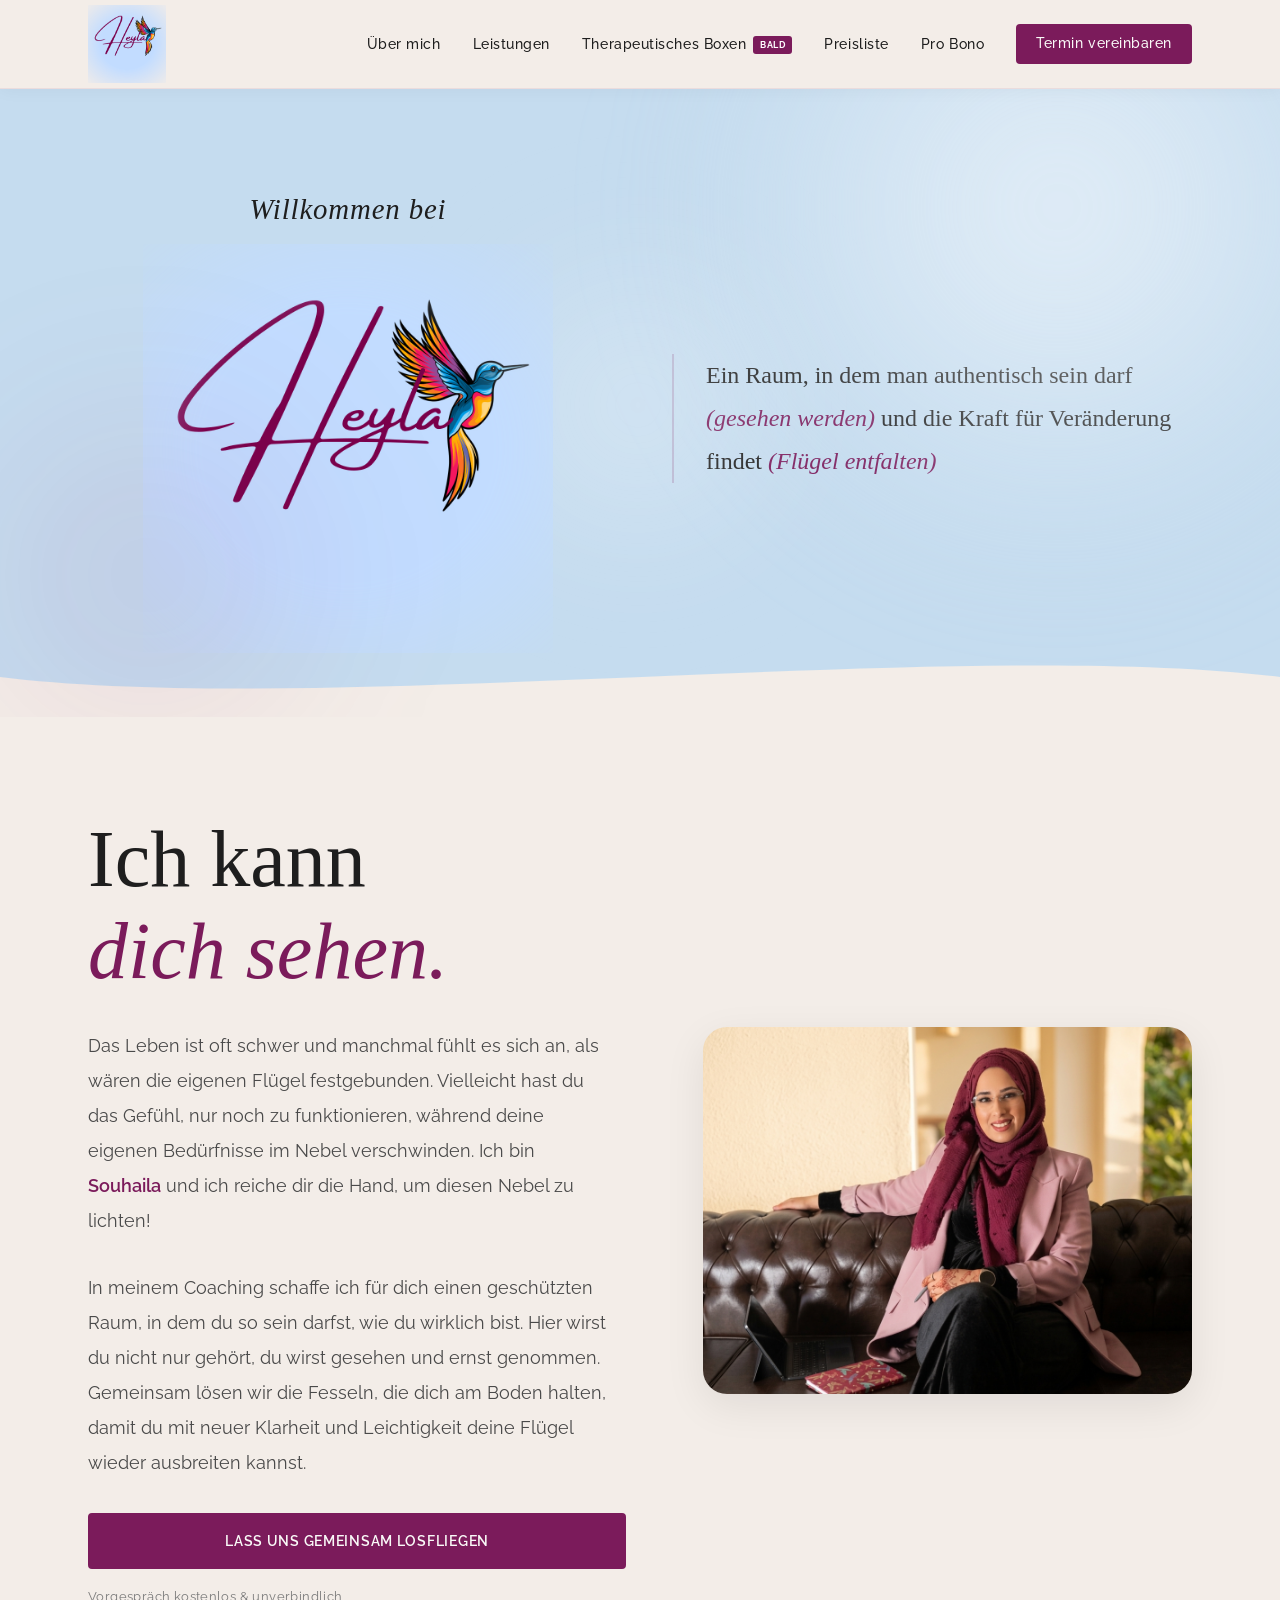
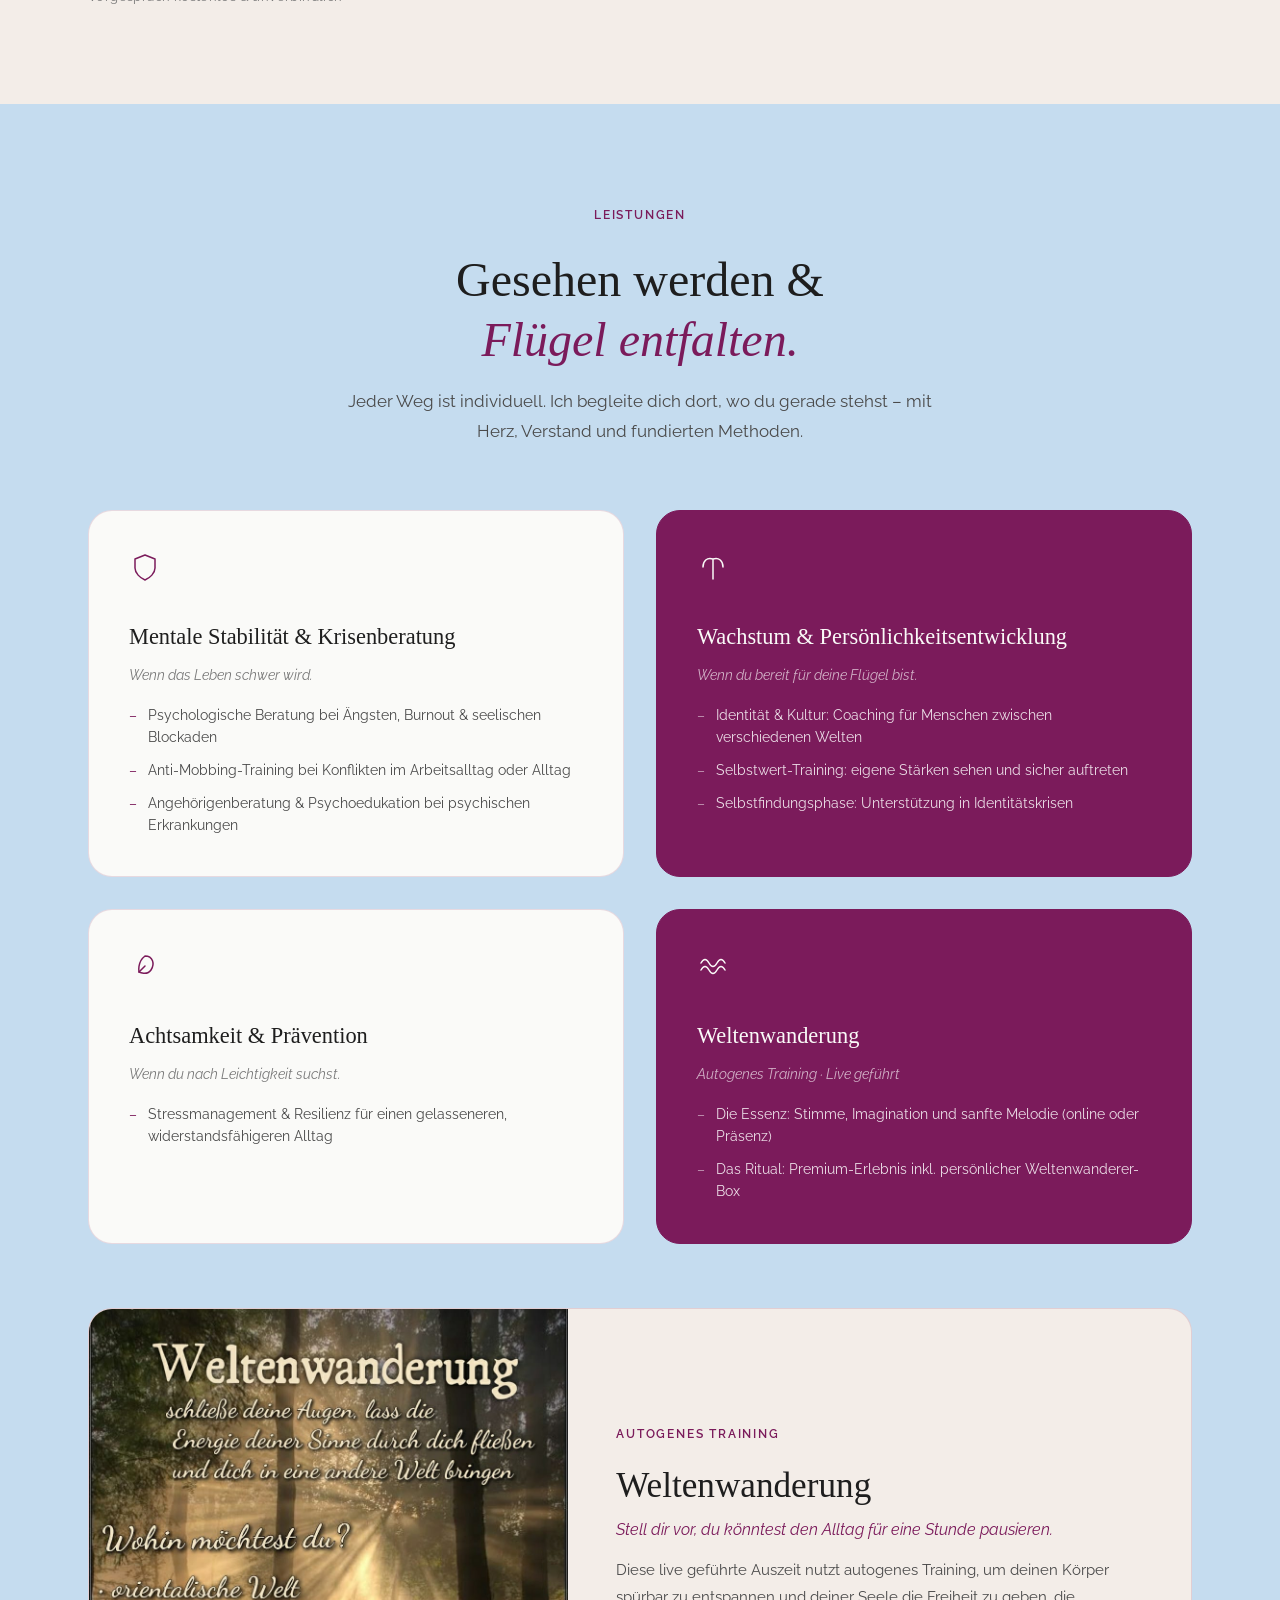
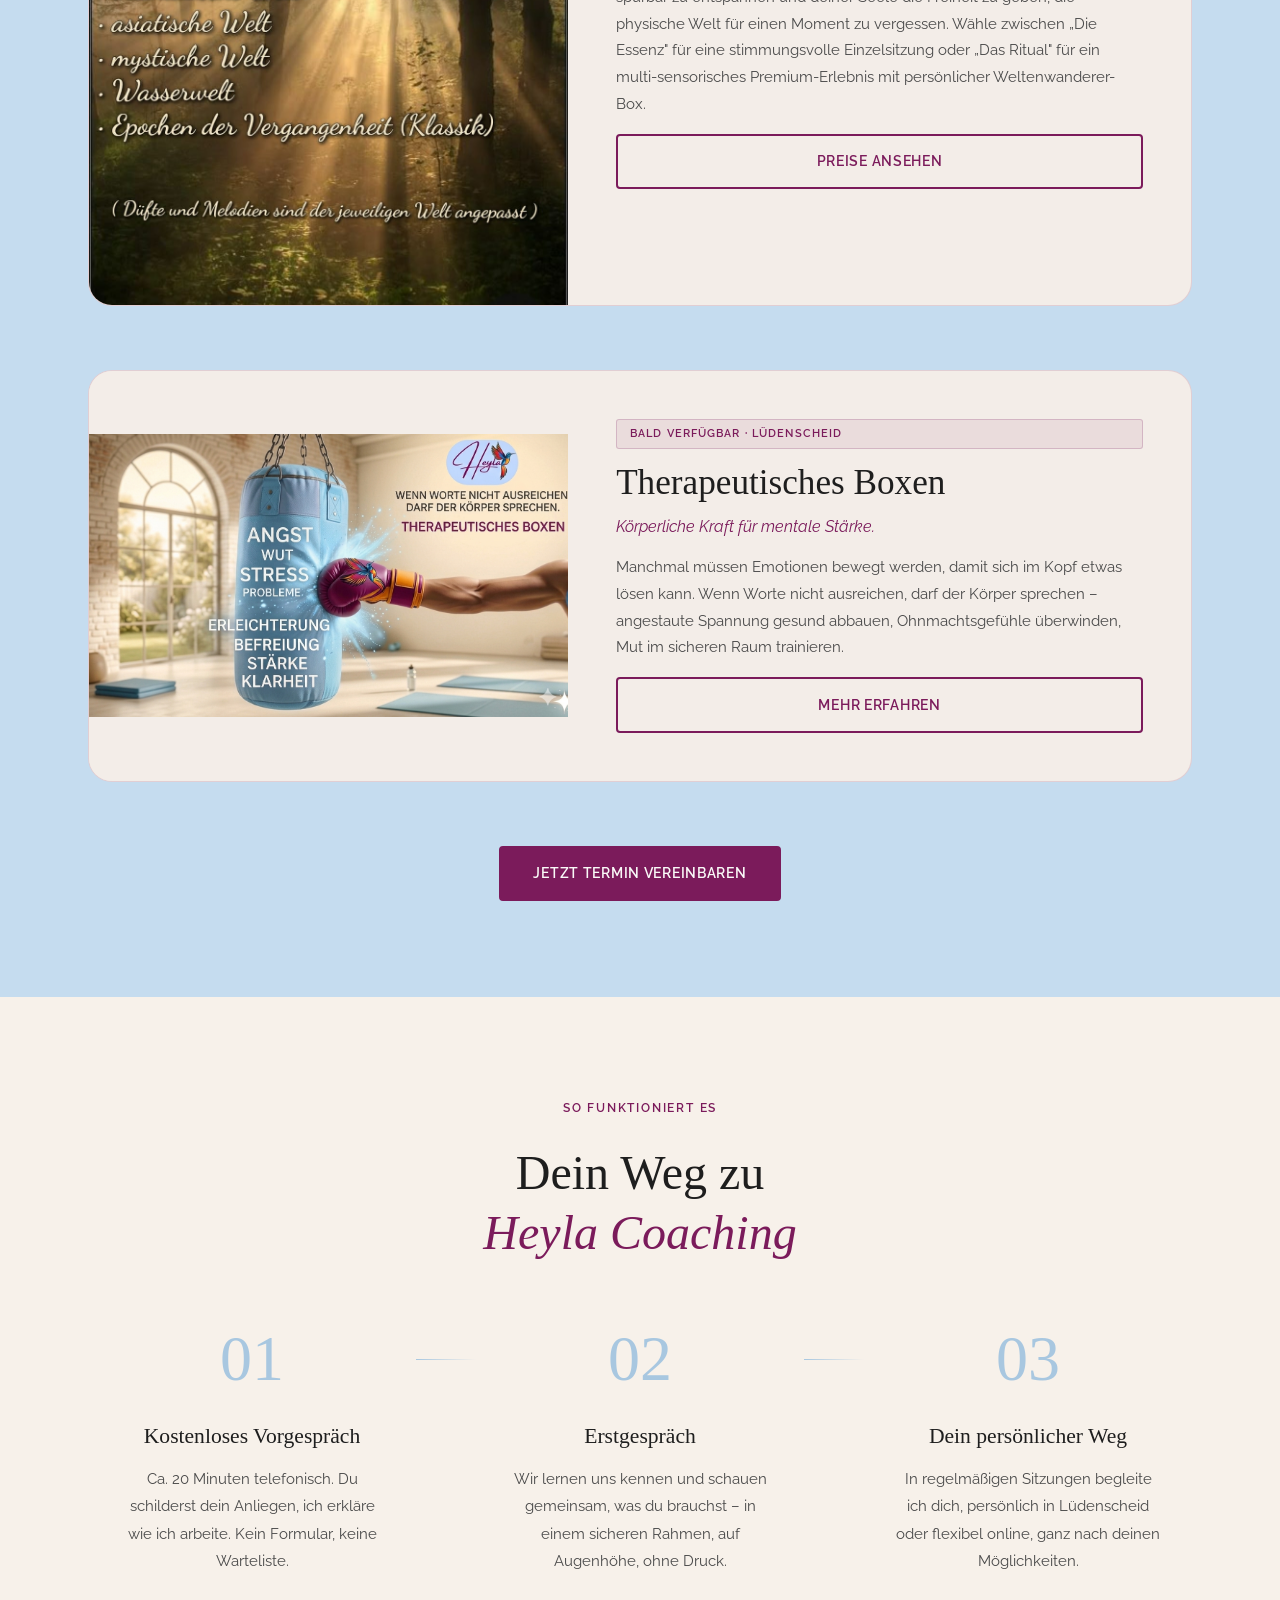
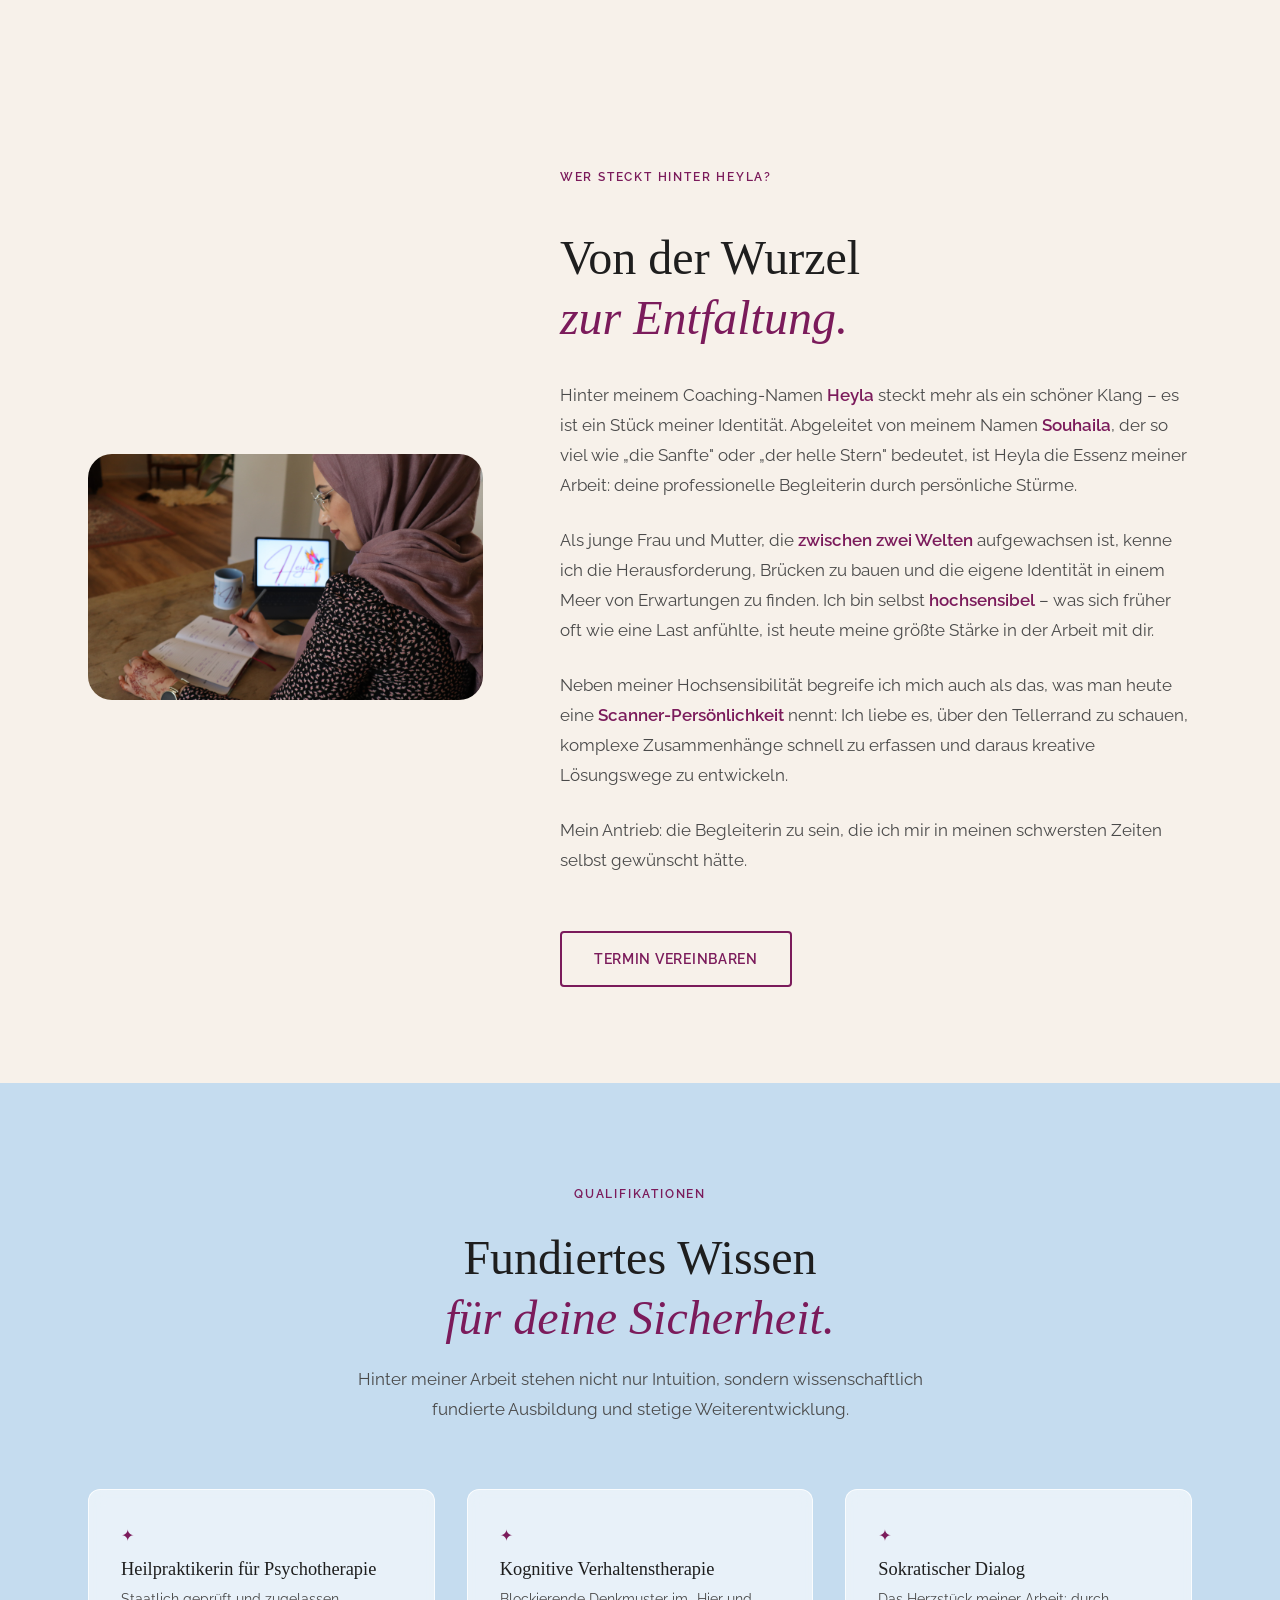
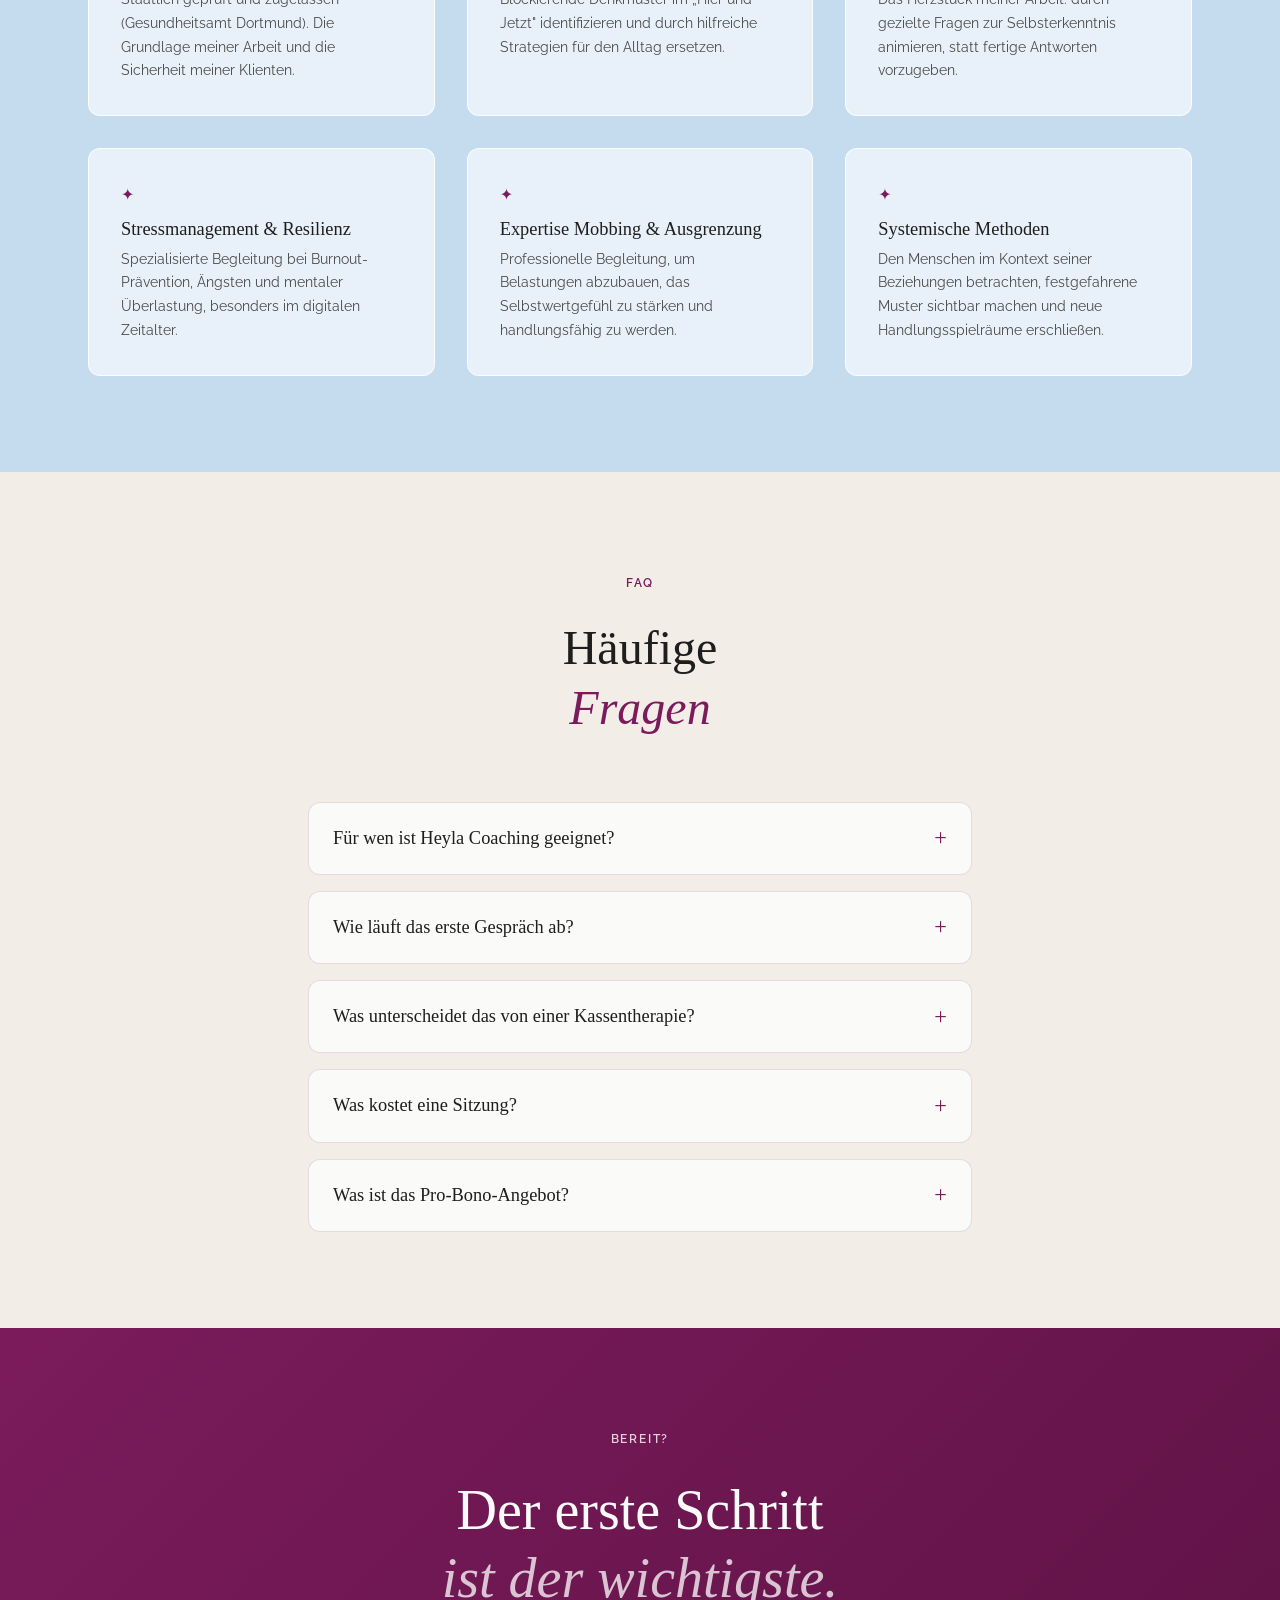
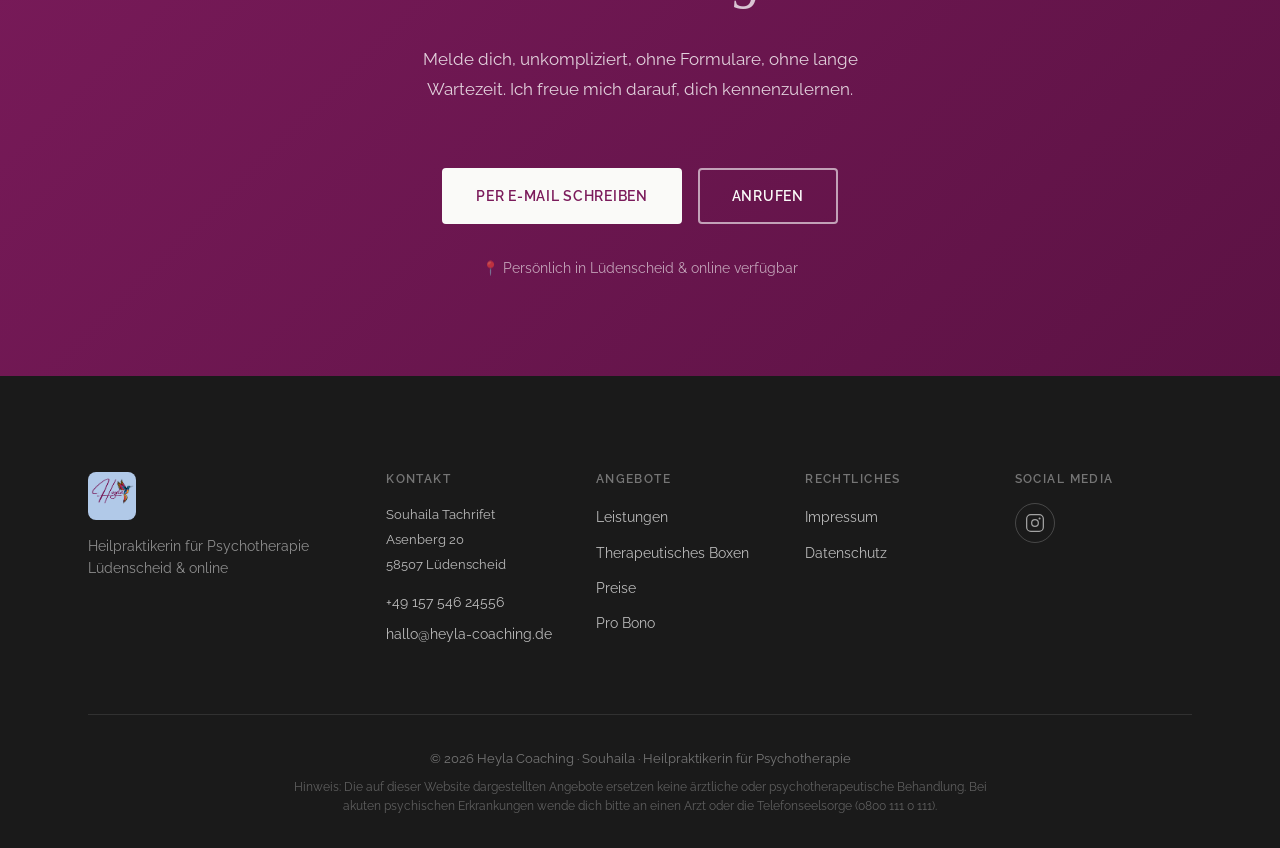
==== index.html @ 09fd82c3 "DSGVO-Audit: Rechtslücken geschlossen, Platzhalter befüllt - datenschutz.html: Art. 9 DSGVO (Gesundh" ====
<!DOCTYPE html>
<html lang="de">
<head>
  <meta charset="UTF-8">
  <meta name="viewport" content="width=device-width, initial-scale=1.0">
  <meta name="description" content="Heyla Coaching – Souhaila, Heilpraktikerin für Psychotherapie in Lüdenscheid & online. Psychologische Beratung, Coaching für innere Stärke, Identität und Selbstfindung.">
  <meta name="keywords" content="Heilpraktiker Psychotherapie, psychologische Beratung, Coaching, Stressbewältigung, innere Stärke, Identität, Lüdenscheid">
  <meta property="og:title" content="Heyla Coaching – Heilpraktikerin für Psychotherapie">
  <meta property="og:description" content="Ich kann dich sehen. Psychologische Beratung & Coaching mit Souhaila – zurück zu dir selbst finden.">
  <meta property="og:type" content="website">
  <meta property="og:image" content="Logo.jpg">
  <title>Heyla Coaching – Heilpraktikerin für Psychotherapie</title>

  <link rel="preconnect" href="https://fonts.bunny.net">
  <link href="https://fonts.bunny.net/css?family=cormorant-garamond:300,300i,400,400i,500,500i,600,600i|great-vibes:400|raleway:300,400,500,600&display=swap" rel="stylesheet">

  <link rel="stylesheet" href="style.css">
</head>
<body>

  <!-- ===== HEADER ===== -->
  <header class="header" id="header">
    <div class="header__inner container">

      <a href="index.html" class="header__logo">
        <img src="Logo.jpg" alt="Heyla Coaching Logo" class="logo-img">
      </a>

      <nav class="nav" id="nav" aria-label="Hauptnavigation">
        <ul class="nav__list">
          <li><a href="#ueber-mich" class="nav__link">Über mich</a></li>
          <li><a href="#angebote" class="nav__link">Leistungen</a></li>
          <li>
            <a href="therapeutisches-boxen.html" class="nav__link nav__link--badge">
              Therapeutisches Boxen
              <span class="nav__badge">Bald</span>
            </a>
          </li>
          <li><a href="honorar.html" class="nav__link">Preisliste</a></li>
          <li><a href="pro-bono.html" class="nav__link">Pro Bono</a></li>
          <li><a href="#kontakt" class="nav__link nav__link--cta">Termin vereinbaren</a></li>
        </ul>
      </nav>

      <button class="burger" id="burger" aria-label="Menü öffnen" aria-expanded="false">
        <span></span>
        <span></span>
        <span></span>
      </button>

    </div>
  </header>

  <main>

    <!-- ===== HERO ===== -->
    <section class="hero" id="hero">
      <div class="hero-orb3" aria-hidden="true"></div>
      <div class="hero__inner container">

        <!-- Links: Willkommen + Logo -->
        <div class="hero__welcome">
          <p class="hero__welcome-pre">Willkommen bei</p>
          <img src="Logo.jpg" alt="Heyla Coaching Logo" class="hero__logo-large">
        </div>

        <!-- Rechts: Tagline -->
        <div class="hero__tagline">
          <p class="hero__tagline-text">
            Ein Raum, in dem man authentisch sein darf
            <em>(gesehen werden)</em>
            und die Kraft für Veränderung findet
            <em>(Flügel entfalten)</em>
          </p>
        </div>

      </div>

      <div class="wave" aria-hidden="true">
        <svg viewBox="0 0 1440 80" fill="none" xmlns="http://www.w3.org/2000/svg" preserveAspectRatio="none">
          <path d="M0,40 C360,80 1080,0 1440,40 L1440,80 L0,80 Z" fill="#F3EDE8"/>
        </svg>
      </div>
    </section>

    <!-- ===== ICH KANN DICH SEHEN ===== -->
    <section class="ich-sehe" id="ich-sehe">
      <div class="container">
        <div class="ich-sehe__inner">

          <div class="ich-sehe__content">
            <h1 class="hero__headline">
              Ich kann<br>
              <em>dich&nbsp;sehen.</em>
            </h1>
            <p class="hero__sub">
              Das Leben ist oft schwer und manchmal fühlt es sich an, als wären die eigenen Flügel festgebunden.
              Vielleicht hast du das Gefühl, nur noch zu funktionieren, während deine eigenen Bedürfnisse im Nebel verschwinden.
              Ich bin <strong style="color: var(--berry);">Souhaila</strong> und ich reiche dir die Hand, um diesen Nebel zu lichten!
            </p>
            <p class="hero__sub">
              In meinem Coaching schaffe ich für dich einen geschützten Raum, in dem du so sein darfst, wie du wirklich bist.
              Hier wirst du nicht nur gehört, du wirst gesehen und ernst genommen.
              Gemeinsam lösen wir die Fesseln, die dich am Boden halten, damit du mit neuer Klarheit und Leichtigkeit
              deine Flügel wieder ausbreiten kannst.
            </p>
            <a href="#kontakt" class="btn btn--primary">Lass uns gemeinsam losfliegen</a>
            <p class="hero__hint">Vorgespräch kostenlos &amp; unverbindlich</p>
          </div>

          <div class="ich-sehe__visual">
            <img src="Bilder/Bild 01 Startseite.png" alt="Souhaila, Heilpraktikerin für Psychotherapie" class="ich-sehe__photo" loading="lazy">
          </div>

        </div>
      </div>
    </section>

    <!-- ===== ANGEBOTE ===== -->
    <section class="leistungen" id="angebote">
      <div class="container">
        <div class="section-header text-center">
          <span class="section-tag">Leistungen</span>
          <h2 class="section-title">Gesehen werden &amp;<br><em>Flügel entfalten.</em></h2>
          <p class="section-subtitle">
            Jeder Weg ist individuell. Ich begleite dich dort, wo du gerade stehst –
            mit Herz, Verstand und fundierten Methoden.
          </p>
        </div>

        <div class="cards">

          <article class="card">
            <div class="card__icon" aria-hidden="true">
              <svg width="32" height="32" viewBox="0 0 32 32" fill="none">
                <path d="M16 4 L26 8 L26 17 C26 22 21 27 16 29 C11 27 6 22 6 17 L6 8 Z" stroke="currentColor" stroke-width="1.5" stroke-linejoin="round"/>
              </svg>
            </div>
            <h3 class="card__title">Mentale Stabilität &amp; Krisenberatung</h3>
            <p class="card__text--sub">Wenn das Leben schwer wird.</p>
            <ul class="card__list">
              <li>Psychologische Beratung bei Ängsten, Burnout &amp; seelischen Blockaden</li>
              <li>Anti-Mobbing-Training bei Konflikten im Arbeitsalltag oder Alltag</li>
              <li>Angehörigenberatung &amp; Psychoedukation bei psychischen Erkrankungen</li>
            </ul>
          </article>

          <article class="card card--accent">
            <div class="card__icon" aria-hidden="true">
              <svg width="32" height="32" viewBox="0 0 32 32" fill="none">
                <path d="M16 28 L16 8 M6 16 C6 10 10 6 16 8 M26 16 C26 10 22 6 16 8" stroke="currentColor" stroke-width="1.5" stroke-linecap="round"/>
              </svg>
            </div>
            <h3 class="card__title">Wachstum &amp; Persönlichkeitsentwicklung</h3>
            <p class="card__text--sub">Wenn du bereit für deine Flügel bist.</p>
            <ul class="card__list">
              <li>Identität &amp; Kultur: Coaching für Menschen zwischen verschiedenen Welten</li>
              <li>Selbstwert-Training: eigene Stärken sehen und sicher auftreten</li>
              <li>Selbstfindungsphase: Unterstützung in Identitätskrisen</li>
            </ul>
          </article>

          <article class="card">
            <div class="card__icon" aria-hidden="true">
              <svg width="32" height="32" viewBox="0 0 32 32" fill="none">
                <path d="M10 22 C10 22 8 12 16 6 C24 6 26 14 22 20 C18 26 10 22 10 22Z" stroke="currentColor" stroke-width="1.5" stroke-linejoin="round"/>
                <path d="M10 22 L16 16" stroke="currentColor" stroke-width="1.5" stroke-linecap="round"/>
              </svg>
            </div>
            <h3 class="card__title">Achtsamkeit &amp; Prävention</h3>
            <p class="card__text--sub">Wenn du nach Leichtigkeit suchst.</p>
            <ul class="card__list">
              <li>Stressmanagement &amp; Resilienz für einen gelasseneren, widerstandsfähigeren Alltag</li>
            </ul>
          </article>

          <article class="card card--accent">
            <div class="card__icon" aria-hidden="true">
              <svg width="32" height="32" viewBox="0 0 32 32" fill="none">
                <path d="M4 20 Q8 13 12 20 Q16 27 20 20 Q24 13 28 20" stroke="currentColor" stroke-width="1.5" stroke-linecap="round"/>
                <path d="M4 13 Q8 6 12 13 Q16 20 20 13 Q24 6 28 13" stroke="currentColor" stroke-width="1.5" stroke-linecap="round"/>
              </svg>
            </div>
            <h3 class="card__title">Weltenwanderung</h3>
            <p class="card__text--sub">Autogenes Training · Live geführt</p>
            <ul class="card__list">
              <li>Die Essenz: Stimme, Imagination und sanfte Melodie (online oder Präsenz)</li>
              <li>Das Ritual: Premium-Erlebnis inkl. persönlicher Weltenwanderer-Box</li>
            </ul>
          </article>

        </div>

        <!-- Weltenwanderung Teaser -->
        <div class="weltenwanderung-teaser">
          <div class="weltenwanderung-teaser__image-wrap">
            <img src="Bilder/Autogenes%20Training.jpg" alt="Weltenwanderung – Autogenes Training bei Heyla Coaching" class="weltenwanderung-teaser__image" loading="lazy">
          </div>
          <div class="weltenwanderung-teaser__content">
            <span class="section-tag" style="margin-bottom:0.5rem;">Autogenes Training</span>
            <h3 class="weltenwanderung-teaser__title">Weltenwanderung</h3>
            <p class="weltenwanderung-teaser__subtitle">Stell dir vor, du könntest den Alltag für eine Stunde pausieren.</p>
            <p class="weltenwanderung-teaser__text">
              Diese live geführte Auszeit nutzt autogenes Training, um deinen Körper spürbar zu entspannen
              und deiner Seele die Freiheit zu geben, die physische Welt für einen Moment zu vergessen.
              Wähle zwischen „Die Essenz" für eine stimmungsvolle Einzelsitzung oder „Das Ritual"
              für ein multi-sensorisches Premium-Erlebnis mit persönlicher Weltenwanderer-Box.
            </p>
            <a href="honorar.html#weltenwanderung" class="btn btn--outline">Preise ansehen</a>
          </div>
        </div>

        <!-- Therapeutisches Boxen Teaser -->
        <div class="boxing-teaser">
          <div class="boxing-teaser__image-wrap">
            <img src="Bilder/Neues Bild therapeutisches Boxen.png" alt="Therapeutisches Boxen bei Heyla Coaching – Bald verfügbar" class="boxing-teaser__image" loading="lazy">
          </div>
          <div class="boxing-teaser__content">
            <span class="badge badge--soon">Bald verfügbar · Lüdenscheid</span>
            <h3 class="boxing-teaser__title">Therapeutisches Boxen</h3>
            <p class="boxing-teaser__subtitle">Körperliche Kraft für mentale Stärke.</p>
            <p class="boxing-teaser__text">
              Manchmal müssen Emotionen bewegt werden, damit sich im Kopf etwas lösen kann.
              Wenn Worte nicht ausreichen, darf der Körper sprechen –
              angestaute Spannung gesund abbauen, Ohnmachtsgefühle überwinden, Mut im sicheren Raum trainieren.
            </p>
            <a href="therapeutisches-boxen.html" class="btn btn--outline">Mehr erfahren</a>
          </div>
        </div>

        <div class="text-center cta-spacing">
          <a href="#kontakt" class="btn btn--primary">Jetzt Termin vereinbaren</a>
        </div>
      </div>
    </section>

    <!-- ===== ABLAUF ===== -->
    <section class="ablauf" id="ablauf">
      <div class="container">
        <div class="section-header text-center">
          <span class="section-tag">So funktioniert es</span>
          <h2 class="section-title">Dein Weg zu<br><em>Heyla Coaching</em></h2>
        </div>

        <div class="steps">

          <div class="step">
            <div class="step__number" aria-hidden="true">01</div>
            <div class="step__content">
              <h3 class="step__title">Kostenloses Vorgespräch</h3>
              <p class="step__text">
                Ca. 20 Minuten telefonisch. Du schilderst dein Anliegen,
                ich erkläre wie ich arbeite. Kein Formular, keine Warteliste.
              </p>
            </div>
          </div>

          <div class="step__connector" aria-hidden="true"></div>

          <div class="step">
            <div class="step__number" aria-hidden="true">02</div>
            <div class="step__content">
              <h3 class="step__title">Erstgespräch</h3>
              <p class="step__text">
                Wir lernen uns kennen und schauen gemeinsam, was du brauchst –
                in einem sicheren Rahmen, auf Augenhöhe, ohne Druck.
              </p>
            </div>
          </div>

          <div class="step__connector" aria-hidden="true"></div>

          <div class="step">
            <div class="step__number" aria-hidden="true">03</div>
            <div class="step__content">
              <h3 class="step__title">Dein persönlicher Weg</h3>
              <p class="step__text">
                In regelmäßigen Sitzungen begleite ich dich, persönlich in Lüdenscheid
                oder flexibel online, ganz nach deinen Möglichkeiten.
              </p>
            </div>
          </div>

        </div>
      </div>
    </section>

    <!-- ===== ÜBER MICH ===== -->
    <section class="ueber" id="ueber-mich">
      <div class="container">
        <div class="ueber__inner">

          <div class="ueber__image-wrap">
            <img src="Bilder/Bild mit Laptop.jpg" alt="Souhaila – Heilpraktikerin für Psychotherapie" class="ueber__photo" loading="lazy">
          </div>

          <div class="ueber__content">
            <span class="section-tag">Wer steckt hinter Heyla?</span>
            <h2 class="section-title">Von der Wurzel<br><em>zur Entfaltung.</em></h2>
            <p>
              Hinter meinem Coaching-Namen <strong>Heyla</strong> steckt mehr als ein schöner Klang –
              es ist ein Stück meiner Identität. Abgeleitet von meinem Namen <strong>Souhaila</strong>,
              der so viel wie „die Sanfte" oder „der helle Stern" bedeutet, ist Heyla die Essenz
              meiner Arbeit: deine professionelle Begleiterin durch persönliche Stürme.
            </p>
            <p>
              Als junge Frau und Mutter, die <strong>zwischen zwei Welten</strong> aufgewachsen ist,
              kenne ich die Herausforderung, Brücken zu bauen und die eigene Identität in einem Meer
              von Erwartungen zu finden. Ich bin selbst <strong>hochsensibel</strong> –
              was sich früher oft wie eine Last anfühlte, ist heute meine größte Stärke in der Arbeit mit dir.
            </p>
            <p>
              Neben meiner Hochsensibilität begreife ich mich auch als das, was man heute eine
              <strong>Scanner-Persönlichkeit</strong> nennt: Ich liebe es, über den Tellerrand zu schauen,
              komplexe Zusammenhänge schnell zu erfassen und daraus kreative Lösungswege zu entwickeln.
            </p>
            <p>
              Mein Antrieb: die Begleiterin zu sein, die ich mir in meinen schwersten Zeiten
              selbst gewünscht hätte.
            </p>
            <a href="#kontakt" class="btn btn--outline">Termin vereinbaren</a>
          </div>

        </div>
      </div>
    </section>

    <!-- ===== QUALIFIKATIONEN ===== -->
    <section class="qual" id="qualifikationen">
      <div class="container">
        <div class="section-header text-center">
          <span class="section-tag">Qualifikationen</span>
          <h2 class="section-title">Fundiertes Wissen<br><em>für deine Sicherheit.</em></h2>
          <p class="section-subtitle">
            Hinter meiner Arbeit stehen nicht nur Intuition, sondern wissenschaftlich
            fundierte Ausbildung und stetige Weiterentwicklung.
          </p>
        </div>

        <div class="qual-grid">

          <div class="qual-item">
            <div class="qual-item__icon" aria-hidden="true">✦</div>
            <h3 class="qual-item__title">Heilpraktikerin für Psychotherapie</h3>
            <p class="qual-item__text">Staatlich geprüft und zugelassen (Gesundheitsamt Dortmund). Die Grundlage meiner Arbeit und die Sicherheit meiner Klienten.</p>
          </div>

          <div class="qual-item">
            <div class="qual-item__icon" aria-hidden="true">✦</div>
            <h3 class="qual-item__title">Kognitive Verhaltenstherapie</h3>
            <p class="qual-item__text">Blockierende Denkmuster im „Hier und Jetzt" identifizieren und durch hilfreiche Strategien für den Alltag ersetzen.</p>
          </div>

          <div class="qual-item">
            <div class="qual-item__icon" aria-hidden="true">✦</div>
            <h3 class="qual-item__title">Sokratischer Dialog</h3>
            <p class="qual-item__text">Das Herzstück meiner Arbeit: durch gezielte Fragen zur Selbsterkenntnis animieren, statt fertige Antworten vorzugeben.</p>
          </div>

          <div class="qual-item">
            <div class="qual-item__icon" aria-hidden="true">✦</div>
            <h3 class="qual-item__title">Stressmanagement &amp; Resilienz</h3>
            <p class="qual-item__text">Spezialisierte Begleitung bei Burnout-Prävention, Ängsten und mentaler Überlastung, besonders im digitalen Zeitalter.</p>
          </div>

          <div class="qual-item">
            <div class="qual-item__icon" aria-hidden="true">✦</div>
            <h3 class="qual-item__title">Expertise Mobbing &amp; Ausgrenzung</h3>
            <p class="qual-item__text">Professionelle Begleitung, um Belastungen abzubauen, das Selbstwertgefühl zu stärken und handlungsfähig zu werden.</p>
          </div>

          <div class="qual-item">
            <div class="qual-item__icon" aria-hidden="true">✦</div>
            <h3 class="qual-item__title">Systemische Methoden</h3>
            <p class="qual-item__text">Den Menschen im Kontext seiner Beziehungen betrachten, festgefahrene Muster sichtbar machen und neue Handlungsspielräume erschließen.</p>
          </div>

        </div>
      </div>
    </section>

    <!-- ===== FAQ ===== -->
    <section class="faq" id="faq">
      <div class="container container--narrow">
        <div class="section-header text-center">
          <span class="section-tag">FAQ</span>
          <h2 class="section-title">Häufige<br><em>Fragen</em></h2>
        </div>

        <div class="faq__list">

          <details class="faq__item">
            <summary class="faq__question">
              Für wen ist Heyla Coaching geeignet?
              <span class="faq__icon" aria-hidden="true">+</span>
            </summary>
            <div class="faq__answer">
              <p>
                Für Menschen, die in einer belastenden Lebensphase stecken, sich neu orientieren möchten
                oder jemanden suchen, der ehrlich zuhört. Ob Stress, innere Unruhe, Orientierungslosigkeit
                oder das Gefühl, nicht mehr ganz man selbst zu sein. Du bist willkommen, wie du bist.
              </p>
            </div>
          </details>

          <details class="faq__item">
            <summary class="faq__question">
              Wie läuft das erste Gespräch ab?
              <span class="faq__icon" aria-hidden="true">+</span>
            </summary>
            <div class="faq__answer">
              <p>
                Das kostenlose Vorgespräch dauert ca. 20 Minuten und findet telefonisch statt.
                Du schilderst, was dich beschäftigt, ich erkläre wie ich arbeite –
                gemeinsam schauen wir, ob wir gut zusammenpassen. Kein Druck, keine Verpflichtung.
              </p>
            </div>
          </details>

          <details class="faq__item">
            <summary class="faq__question">
              Was unterscheidet das von einer Kassentherapie?
              <span class="faq__icon" aria-hidden="true">+</span>
            </summary>
            <div class="faq__answer">
              <p>
                Als Heilpraktikerin für Psychotherapie arbeite ich außerhalb des Kassensystems –
                das bedeutet mehr Flexibilität, deutlich kürzere Wartezeiten und ein individuell
                abgestimmtes Vorgehen ohne formale Diagnose. Die Kosten werden in der Regel selbst
                getragen und können ggf. über eine private Zusatzversicherung abgerechnet werden.
              </p>
            </div>
          </details>

          <details class="faq__item">
            <summary class="faq__question">
              Was kostet eine Sitzung?
              <span class="faq__icon" aria-hidden="true">+</span>
            </summary>
            <div class="faq__answer">
              <p>
                Eine Einzelsitzung (60 Min.) kostet 95,00 €. Es gibt auch Coaching-Pakete ab 275,00 €
                für eine nachhaltige Begleitung.
                <a href="honorar.html" class="faq__link">Alle Preise &amp; Pakete findest du hier.</a>
              </p>
            </div>
          </details>

          <details class="faq__item">
            <summary class="faq__question">
              Was ist das Pro-Bono-Angebot?
              <span class="faq__icon" aria-hidden="true">+</span>
            </summary>
            <div class="faq__answer">
              <p>
                Mentale Gesundheit sollte kein Privileg sein. Ich vergebe pro Monat bis zu 2 Plätze
                für Menschen in schwierigen finanziellen Notlagen, kostenfrei oder zu reduzierten Konditionen.
                <a href="pro-bono.html" class="faq__link">Mehr zum Pro-Bono-Angebot.</a>
              </p>
            </div>
          </details>

        </div>
      </div>
    </section>

    <!-- ===== CTA / KONTAKT ===== -->
    <section class="cta-section" id="kontakt">
      <div class="container text-center">
        <span class="section-tag section-tag--light">Bereit?</span>
        <h2 class="cta-section__headline">
          Der erste Schritt<br>
          <em>ist der wichtigste.</em>
        </h2>
        <p class="cta-section__text">
          Melde dich, unkompliziert, ohne Formulare, ohne lange Wartezeit.
          Ich freue mich darauf, dich kennenzulernen.
        </p>
        <div class="cta-section__buttons">
          <a href="mailto:hallo@heyla-coaching.de" class="btn btn--white">Per E-Mail schreiben</a>
          <a href="tel:+4915754624556" class="btn btn--outline-white">Anrufen</a>
        </div>
        <p class="cta-section__location">📍 Persönlich in Lüdenscheid &amp; online verfügbar</p>
      </div>
    </section>

  </main>

  <!-- ===== FOOTER ===== -->
  <footer class="footer">
    <div class="container">
      <div class="footer__inner">

        <div class="footer__brand">
          <img src="Logo.jpg" alt="Heyla Coaching" class="footer__logo">
          <p class="footer__tagline">Heilpraktikerin für Psychotherapie<br>Lüdenscheid &amp; online</p>
        </div>

        <div class="footer__contact">
          <h3 class="footer__heading">Kontakt</h3>
          <p class="footer__address">
            Souhaila Tachrifet<br>
            Asenberg 20<br>
            58507 Lüdenscheid
          </p>
          <p>
            <a href="tel:+4915754624556" class="footer__link">+49 157 546 24556</a><br>
            <a href="mailto:hallo@heyla-coaching.de" class="footer__link">hallo@heyla-coaching.de</a>
          </p>
        </div>

        <div class="footer__nav">
          <h3 class="footer__heading">Angebote</h3>
          <ul class="footer__list">
            <li><a href="#angebote" class="footer__link">Leistungen</a></li>
            <li><a href="therapeutisches-boxen.html" class="footer__link">Therapeutisches Boxen</a></li>
            <li><a href="honorar.html" class="footer__link">Preise</a></li>
            <li><a href="pro-bono.html" class="footer__link">Pro Bono</a></li>
          </ul>
        </div>

        <div class="footer__nav">
          <h3 class="footer__heading">Rechtliches</h3>
          <ul class="footer__list">
            <li><a href="impressum.html" class="footer__link">Impressum</a></li>
            <li><a href="datenschutz.html" class="footer__link">Datenschutz</a></li>
          </ul>
        </div>

        <div class="footer__social">
          <h3 class="footer__heading">Social Media</h3>
          <div class="social-links">
            <a href="https://www.instagram.com/heyla_coaching?igsh=MWkzM3N6ZHNwd3JidQ==" data-instagram-consent class="social-link" aria-label="Instagram" target="_blank" rel="noopener noreferrer">
              <svg width="20" height="20" viewBox="0 0 24 24" fill="none" stroke="currentColor" stroke-width="1.5">
                <rect x="2" y="2" width="20" height="20" rx="5" ry="5"/>
                <circle cx="12" cy="12" r="4"/>
                <circle cx="17.5" cy="6.5" r="0.5" fill="currentColor"/>
              </svg>
            </a>
          </div>
        </div>

      </div>

      <div class="footer__bottom">
        <p>&copy; 2026 Heyla Coaching · Souhaila · Heilpraktikerin für Psychotherapie</p>
        <p class="footer__disclaimer">
          Hinweis: Die auf dieser Website dargestellten Angebote ersetzen keine ärztliche oder
          psychotherapeutische Behandlung. Bei akuten psychischen Erkrankungen wende dich bitte
          an einen Arzt oder die Telefonseelsorge (0800 111 0 111).
        </p>
      </div>

    </div>
  </footer>

  <script src="script.js"></script>
</body>
</html>
---- style.css ----
/* ============================================
   HEYLA COACHING – Stylesheet
   Heilpraktikerin für Psychotherapie
   Lüdenscheid & online
   ============================================ */

/* ===== CSS VARIABLEN ===== */
:root {
  /* Farben aus dem Logo */
  --powder-blue:    #C5DCEF;
  --powder-mid:     #A8C7E0;
  --powder-deep:    #8AAECB;
  --berry:          #7B1B5B;
  --berry-dark:     #5C1244;
  --berry-light:    #9B2B75;

  /* Neutrale Töne */
  --white:          #FAFAF8;
  --beige-light:    #F7F1EA;
  --cream:          #F3EDE8;
  --text-dark:      #1E1E1E;
  --text-mid:       #4A4A4A;
  --text-light:     #7A7A7A;
  --border:         rgba(123, 27, 91, 0.15);

  /* Typografie */
  --font-display:   'Great Vibes', cursive;
  --font-heading:   'Cormorant Garamond', Georgia, serif;
  --font-body:      'Raleway', system-ui, sans-serif;

  /* Abstände */
  --space-xs:   0.5rem;
  --space-sm:   1rem;
  --space-md:   2rem;
  --space-lg:   4rem;
  --space-xl:   6rem;
  --space-2xl:  9rem;

  /* Layout */
  --container:    1200px;
  --container-narrow: 760px;
  --radius:       12px;
  --radius-lg:    24px;

  /* Übergänge */
  --transition:   0.3s ease;
}

/* ===== RESET & BASIS ===== */
*, *::before, *::after {
  box-sizing: border-box;
  margin: 0;
  padding: 0;
}

html {
  scroll-behavior: smooth;
  font-size: 16px;
}

body {
  font-family: var(--font-body);
  font-weight: 400;
  color: var(--text-dark);
  background-color: var(--white);
  line-height: 1.7;
  -webkit-font-smoothing: antialiased;
}

img {
  max-width: 100%;
  height: auto;
  display: block;
}

a {
  color: inherit;
  text-decoration: none;
}

ul {
  list-style: none;
}

/* ===== TYPOGRAFIE ===== */
h1, h2, h3, h4 {
  font-family: var(--font-heading);
  font-weight: 400;
  line-height: 1.25;
  color: var(--text-dark);
}

h1 { font-size: clamp(2.4rem, 6vw, 4.2rem); }
h2 { font-size: clamp(2rem, 4vw, 3rem); }
h3 { font-size: clamp(1.2rem, 2.5vw, 1.6rem); }

em {
  font-style: italic;
  color: var(--berry);
}

p {
  font-size: clamp(0.95rem, 2vw, 1.05rem);
  color: var(--text-mid);
  line-height: 1.8;
}

strong {
  font-weight: 600;
  color: var(--text-dark);
}

/* ===== LAYOUT-HELFER ===== */
.container {
  width: 100%;
  max-width: var(--container);
  margin-inline: auto;
  padding-inline: clamp(1.25rem, 5vw, 3rem);
}

.container--narrow {
  max-width: var(--container-narrow);
}

.text-center {
  text-align: center;
}

.cta-spacing {
  margin-top: var(--space-lg);
}

/* ===== SECTION HEADER ===== */
.section-header {
  margin-bottom: var(--space-lg);
}

.section-tag {
  display: inline-block;
  font-family: var(--font-body);
  font-size: 0.75rem;
  font-weight: 600;
  letter-spacing: 0.15em;
  text-transform: uppercase;
  color: var(--berry);
  margin-bottom: var(--space-sm);
}

.section-tag--light {
  color: rgba(255, 255, 255, 0.8);
}

.section-title {
  margin-top: 0.5rem;
}

/* ===== BUTTONS ===== */
.btn {
  display: inline-flex;
  align-items: center;
  justify-content: center;
  min-height: 52px;
  padding: 0.85rem 2rem;
  font-family: var(--font-body);
  font-size: 0.9rem;
  font-weight: 600;
  letter-spacing: 0.05em;
  text-transform: uppercase;
  border-radius: 4px;
  border: 2px solid transparent;
  cursor: pointer;
  transition: background var(--transition), color var(--transition),
              border-color var(--transition), transform var(--transition),
              box-shadow var(--transition);
  white-space: nowrap;
}

.btn:hover {
  transform: translateY(-2px);
}

.btn--primary {
  background: var(--berry);
  color: var(--white);
  border-color: var(--berry);
}

.btn--primary:hover {
  background: var(--berry-dark);
  border-color: var(--berry-dark);
  box-shadow: 0 8px 24px rgba(123, 27, 91, 0.3);
}

.btn--outline {
  background: transparent;
  color: var(--berry);
  border-color: var(--berry);
}

.btn--outline:hover {
  background: var(--berry);
  color: var(--white);
}

.btn--white {
  background: var(--white);
  color: var(--berry);
  border-color: var(--white);
}

.btn--white:hover {
  background: var(--cream);
  box-shadow: 0 8px 24px rgba(0, 0, 0, 0.15);
}

.btn--outline-white {
  background: transparent;
  color: var(--white);
  border-color: rgba(255, 255, 255, 0.6);
}

.btn--outline-white:hover {
  background: rgba(255, 255, 255, 0.15);
  border-color: var(--white);
}

/* ===== HEADER ===== */
.header {
  position: fixed;
  top: 0;
  left: 0;
  right: 0;
  z-index: 100;
  background: var(--cream);
  border-bottom: 1px solid rgba(123, 27, 91, 0.08);
  box-shadow: 0 2px 16px rgba(0, 0, 0, 0.04);
  transition: box-shadow var(--transition);
}

.header__inner {
  display: flex;
  align-items: center;
  justify-content: space-between;
  height: 88px;
}

.header__logo {
  flex-shrink: 0;
}

.logo-img {
  height: 78px;
  width: auto;
  object-fit: contain;
  /* Ränder weich in den weißen Header ausblenden */
  -webkit-mask-image: radial-gradient(ellipse 78% 72% at 50% 50%, black 45%, transparent 100%);
  mask-image: radial-gradient(ellipse 78% 72% at 50% 50%, black 45%, transparent 100%);
}

/* Navigation */
.nav__list {
  display: flex;
  align-items: center;
  gap: clamp(1rem, 2.5vw, 2rem);
}

.nav__link {
  font-size: 0.85rem;
  font-weight: 500;
  letter-spacing: 0.04em;
  color: var(--text-dark);
  transition: color var(--transition);
  position: relative;
}

.nav__link::after {
  content: '';
  position: absolute;
  left: 0;
  bottom: -4px;
  width: 0;
  height: 1px;
  background: var(--berry);
  transition: width var(--transition);
}

.nav__link:hover {
  color: var(--berry);
}

.nav__link:hover::after {
  width: 100%;
}

.nav__link--cta {
  background: var(--berry);
  color: var(--white) !important;
  padding: 0.5rem 1.25rem;
  border-radius: 4px;
  min-height: 40px;
  display: inline-flex;
  align-items: center;
  transition: background var(--transition), transform var(--transition);
}

.nav__link--cta::after { display: none; }

.nav__link--cta:hover {
  background: var(--berry-dark);
  transform: translateY(-1px);
}

/* Burger Menu */
.burger {
  display: none;
  flex-direction: column;
  gap: 5px;
  background: none;
  border: none;
  cursor: pointer;
  padding: 8px;
  min-height: 44px;
  min-width: 44px;
  align-items: center;
  justify-content: center;
}

.burger span {
  display: block;
  width: 24px;
  height: 1.5px;
  background: var(--text-dark);
  transition: transform var(--transition), opacity var(--transition);
}

.burger.open span:nth-child(1) {
  transform: translateY(6.5px) rotate(45deg);
}

.burger.open span:nth-child(2) {
  opacity: 0;
}

.burger.open span:nth-child(3) {
  transform: translateY(-6.5px) rotate(-45deg);
}

/* ===== HERO ===== */
@keyframes orb1 {
  0%, 100% { transform: translate(0, 0) scale(1); }
  33%       { transform: translate(40px, -30px) scale(1.08); }
  66%       { transform: translate(-20px, 20px) scale(0.95); }
}
@keyframes orb2 {
  0%, 100% { transform: translate(0, 0) scale(1); }
  40%       { transform: translate(-50px, 30px) scale(1.12); }
  75%       { transform: translate(30px, -20px) scale(0.92); }
}
@keyframes orb3 {
  0%, 100% { transform: translate(0, 0) scale(1); }
  50%       { transform: translate(25px, 40px) scale(1.06); }
}

.hero {
  background: #C5DCEF;
  padding-top: calc(88px + var(--space-xl));
  padding-bottom: var(--space-lg);
  position: relative;
  overflow: hidden;
}

/* Sanft schwebende Farbkreise */
.hero::before,
.hero::after {
  content: '';
  position: absolute;
  border-radius: 50%;
  pointer-events: none;
  filter: blur(70px);
}

/* Orb oben rechts – warmes Weiß */
.hero::before {
  width: 55vw;
  height: 55vw;
  max-width: 700px;
  max-height: 700px;
  top: -20%;
  right: -10%;
  background: radial-gradient(circle, rgba(255,255,255,0.55) 0%, rgba(197,220,239,0.1) 70%);
  animation: orb1 14s ease-in-out infinite;
}

/* Orb unten links – zartes Berry */
.hero::after {
  width: 40vw;
  height: 40vw;
  max-width: 500px;
  max-height: 500px;
  bottom: -15%;
  left: -8%;
  background: radial-gradient(circle, rgba(155,43,117,0.10) 0%, rgba(197,220,239,0.0) 70%);
  animation: orb2 18s ease-in-out infinite;
}

/* Dritter Orb – mittiges Aufhellen */
.hero .hero-orb3 {
  position: absolute;
  width: 30vw;
  height: 30vw;
  max-width: 380px;
  max-height: 380px;
  top: 30%;
  left: 35%;
  border-radius: 50%;
  pointer-events: none;
  filter: blur(60px);
  background: radial-gradient(circle, rgba(255,255,255,0.30) 0%, transparent 70%);
  animation: orb3 22s ease-in-out infinite;
}

.hero__inner {
  display: grid;
  grid-template-columns: 1.1fr 1fr;
  gap: var(--space-lg);
  align-items: center;
}

.hero__content {
  max-width: 640px;
}

.hero__eyebrow {
  font-size: 0.8rem;
  font-weight: 600;
  letter-spacing: 0.12em;
  text-transform: uppercase;
  color: var(--berry);
  margin-bottom: var(--space-md);
}

.hero__headline {
  font-family: var(--font-heading);
  font-size: clamp(2.8rem, 7vw, 5rem);
  font-weight: 300;
  line-height: 1.15;
  color: var(--text-dark);
  margin-bottom: var(--space-md);
}

.hero__sub {
  font-size: clamp(1rem, 2.5vw, 1.15rem);
  color: var(--text-mid);
  margin-bottom: var(--space-md);
  max-width: 520px;
  line-height: 1.9;
}

.hero__hint {
  margin-top: var(--space-sm);
  font-size: 0.82rem;
  color: var(--text-light);
  letter-spacing: 0.03em;
}

/* Hero Visual */
.hero__visual {
  display: flex;
  align-items: center;
  justify-content: center;
}

/* Hero Foto */
.hero__photo-wrap {
  position: relative;
  width: clamp(280px, 38vw, 480px);
  flex-shrink: 0;
}

.hero__photo-wrap::before {
  display: none;
}

.hero__photo {
  width: 100%;
  aspect-ratio: 4 / 3;
  object-fit: cover;
  object-position: center center;
  border-radius: var(--radius-lg);
  display: block;
  position: relative;
  z-index: 1;
}

/* Welle */
.wave {
  position: absolute;
  bottom: 0;
  left: 0;
  right: 0;
  line-height: 0;
}

.wave svg {
  width: 100%;
  height: 80px;
}

/* ===== INTRO ===== */
.intro {
  background: var(--beige-light);
  padding: var(--space-xl) 0;
}

.intro__text {
  font-size: clamp(1.05rem, 2.5vw, 1.2rem);
  line-height: 1.9;
  max-width: 640px;
  margin-inline: auto;
  margin-top: var(--space-md);
}

/* ===== LEISTUNGEN ===== */
.leistungen {
  background: var(--powder-blue);
  padding: var(--space-xl) 0;
}

.cards {
  display: grid;
  grid-template-columns: repeat(2, 1fr);
  gap: var(--space-md);
  margin-top: var(--space-lg);
}

.card {
  background: var(--white);
  border-radius: var(--radius-lg);
  padding: clamp(1.5rem, 4vw, 2.5rem);
  border: 1px solid var(--border);
  transition: transform var(--transition), box-shadow var(--transition);
}

.card:hover {
  transform: translateY(-4px);
  box-shadow: 0 16px 48px rgba(0, 0, 0, 0.08);
}

.card--accent {
  background: var(--berry);
  border-color: var(--berry);
}

.card--accent .card__icon,
.card--accent .card__title,
.card--accent .card__text {
  color: var(--white);
}

.card__icon {
  color: var(--berry);
  margin-bottom: var(--space-md);
}

.card__title {
  font-family: var(--font-heading);
  font-size: 1.4rem;
  font-weight: 400;
  margin-bottom: var(--space-sm);
  color: var(--text-dark);
}

.card__text {
  font-size: 0.95rem;
  line-height: 1.8;
}

/* ===== ABLAUF ===== */
.ablauf {
  background: var(--beige-light);
  padding: var(--space-xl) 0;
}

.steps {
  display: flex;
  align-items: flex-start;
  gap: 0;
  margin-top: var(--space-lg);
  flex-wrap: wrap;
}

.step {
  flex: 1;
  min-width: 200px;
  display: flex;
  flex-direction: column;
  align-items: center;
  text-align: center;
  padding: 0 var(--space-md);
}

.step__number {
  font-family: var(--font-heading);
  font-size: 4rem;
  font-weight: 300;
  color: var(--powder-mid);
  line-height: 1;
  margin-bottom: var(--space-md);
  transition: color var(--transition);
}

.step:hover .step__number {
  color: var(--berry-light);
}

.step__title {
  font-family: var(--font-heading);
  font-size: 1.35rem;
  font-weight: 400;
  margin-bottom: var(--space-sm);
}

.step__text {
  font-size: 0.95rem;
  line-height: 1.8;
}

.step__connector {
  flex: 0 0 60px;
  height: 1px;
  background: linear-gradient(to right, var(--powder-mid), transparent);
  margin-top: 2rem;
  align-self: flex-start;
}

/* ===== WARUM HEYLA ===== */
.warum {
  background: var(--powder-blue);
  padding: var(--space-xl) 0;
}

.usps {
  display: grid;
  grid-template-columns: repeat(auto-fit, minmax(min(100%, 240px), 1fr));
  gap: var(--space-md);
  margin-top: var(--space-lg);
}

.usp {
  background: rgba(255, 255, 255, 0.6);
  border-radius: var(--radius);
  padding: var(--space-md) var(--space-md) var(--space-md);
  border: 1px solid rgba(255, 255, 255, 0.8);
  backdrop-filter: blur(8px);
  transition: background var(--transition), transform var(--transition);
}

.usp:hover {
  background: rgba(255, 255, 255, 0.85);
  transform: translateY(-3px);
}

.usp__icon {
  font-size: 1.1rem;
  color: var(--berry);
  margin-bottom: 0.75rem;
}

.usp__title {
  font-family: var(--font-heading);
  font-size: 1.2rem;
  font-weight: 500;
  margin-bottom: 0.5rem;
}

.usp__text {
  font-size: 0.9rem;
  line-height: 1.7;
}

/* ===== ÜBER MICH ===== */
.ueber {
  background: var(--beige-light);
  padding: var(--space-xl) 0;
}

.ueber__inner {
  display: grid;
  grid-template-columns: 1fr 1.6fr;
  gap: clamp(2rem, 6vw, 5rem);
  align-items: center;
}

.ueber__image-wrap {
  position: relative;
  border-radius: var(--radius-lg);
  overflow: hidden;
}

.ueber__photo {
  width: 100%;
  height: auto;
  display: block;
  transform: scale(1.1);
}


.ueber__content {
  display: flex;
  flex-direction: column;
  gap: var(--space-sm);
}

.ueber__content .section-title {
  margin-bottom: var(--space-sm);
}

.ueber__content p {
  margin-bottom: 0.5rem;
}

.ueber__content strong {
  color: var(--berry);
}

.ueber__content .btn {
  margin-top: var(--space-md);
  align-self: flex-start;
}

/* ===== FAQ ===== */
.faq {
  background: var(--cream);
  padding: var(--space-xl) 0;
}

.faq__list {
  margin-top: var(--space-lg);
  display: flex;
  flex-direction: column;
  gap: var(--space-sm);
}

.faq__item {
  background: var(--white);
  border: 1px solid var(--border);
  border-radius: var(--radius);
  overflow: hidden;
}

.faq__question {
  display: flex;
  align-items: center;
  justify-content: space-between;
  gap: var(--space-md);
  padding: 1.25rem 1.5rem;
  cursor: pointer;
  font-family: var(--font-heading);
  font-size: 1.15rem;
  font-weight: 500;
  color: var(--text-dark);
  list-style: none;
  transition: background var(--transition), color var(--transition);
  min-height: 56px;
}

.faq__question::-webkit-details-marker { display: none; }

.faq__item[open] .faq__question {
  color: var(--berry);
  background: rgba(123, 27, 91, 0.03);
}

.faq__icon {
  flex-shrink: 0;
  font-size: 1.4rem;
  font-weight: 300;
  color: var(--berry);
  transition: transform var(--transition);
  line-height: 1;
}

.faq__item[open] .faq__icon {
  transform: rotate(45deg);
}

.faq__answer {
  padding: 0 1.5rem 1.5rem;
  border-top: 1px solid var(--border);
}

.faq__answer p {
  padding-top: 1rem;
  font-size: 0.95rem;
}

/* ===== ABSCHLUSS-CTA ===== */
.cta-section {
  background: linear-gradient(135deg, var(--berry) 0%, var(--berry-dark) 100%);
  padding: var(--space-xl) 0;
  position: relative;
  overflow: hidden;
}


.cta-section__headline {
  font-family: var(--font-heading);
  font-size: clamp(2rem, 5vw, 3.5rem);
  font-weight: 300;
  color: var(--white);
  margin: 0.75rem 0 var(--space-md);
  line-height: 1.2;
}

.cta-section__headline em {
  color: rgba(255, 255, 255, 0.75);
  font-style: italic;
}

.cta-section__text {
  font-size: 1.05rem;
  color: rgba(255, 255, 255, 0.8);
  max-width: 480px;
  margin-inline: auto;
  margin-bottom: var(--space-lg);
}

.cta-section__buttons {
  display: flex;
  align-items: center;
  justify-content: center;
  gap: var(--space-sm);
  flex-wrap: wrap;
}

.cta-section__location {
  margin-top: var(--space-md);
  font-size: 0.85rem;
  color: rgba(255, 255, 255, 0.6);
}

/* ===== FOOTER ===== */
.footer {
  background: #1A1A1A;
  color: rgba(255, 255, 255, 0.75);
  padding: var(--space-xl) 0 var(--space-md);
}

.footer__inner {
  display: grid;
  grid-template-columns: 1.5fr 1fr 1fr 1fr 1fr;
  gap: var(--space-md);
  padding-bottom: var(--space-lg);
  border-bottom: 1px solid rgba(255, 255, 255, 0.1);
}

.footer__logo {
  height: 48px;
  width: auto;
  object-fit: contain;
  margin-bottom: var(--space-sm);
  /* Das Logo hat blauen Hintergrund, leicht abdunkeln */
  border-radius: 8px;
  opacity: 0.9;
}

.footer__tagline {
  font-size: 0.85rem;
  color: rgba(255, 255, 255, 0.5);
  line-height: 1.6;
}

.footer__heading {
  font-family: var(--font-body);
  font-size: 0.75rem;
  font-weight: 600;
  letter-spacing: 0.12em;
  text-transform: uppercase;
  color: rgba(255, 255, 255, 0.4);
  margin-bottom: 1rem;
}

.footer__list {
  display: flex;
  flex-direction: column;
  gap: 0.5rem;
}

.footer__link {
  font-size: 0.9rem;
  color: rgba(255, 255, 255, 0.7);
  transition: color var(--transition);
}

.footer__link:hover {
  color: var(--white);
}

.footer__contact p {
  color: rgba(255, 255, 255, 0.7);
  line-height: 1.9;
}

/* Social Links */
.social-links {
  display: flex;
  gap: 0.75rem;
}

.social-link {
  display: flex;
  align-items: center;
  justify-content: center;
  width: 40px;
  height: 40px;
  border-radius: 50%;
  border: 1px solid rgba(255, 255, 255, 0.2);
  color: rgba(255, 255, 255, 0.6);
  transition: border-color var(--transition), color var(--transition),
              background var(--transition);
}

.social-link:hover {
  border-color: var(--berry-light);
  color: var(--white);
  background: rgba(123, 27, 91, 0.3);
}

/* Footer Bottom */
.footer__bottom {
  padding-top: var(--space-md);
  display: flex;
  flex-direction: column;
  gap: 0.5rem;
  text-align: center;
}

.footer__bottom p {
  font-size: 0.8rem;
  color: rgba(255, 255, 255, 0.4);
}

.footer__disclaimer {
  font-size: 0.75rem !important;
  color: rgba(255, 255, 255, 0.3) !important;
  max-width: 700px;
  margin-inline: auto;
  line-height: 1.6;
}

/* ===== ANIMATIONEN – Scroll Reveal ===== */
@keyframes fadeUp {
  from {
    opacity: 0;
    transform: translateY(24px);
  }
  to {
    opacity: 1;
    transform: translateY(0);
  }
}

.reveal {
  opacity: 0;
  animation: fadeUp 0.7s ease forwards;
}

.reveal.visible {
  opacity: 1;
  animation: fadeUp 0.7s ease forwards;
}

/* ===== RESPONSIVE ===== */

/* TABLET ≤1024px */
@media (max-width: 1024px) {
  .footer__inner {
    grid-template-columns: 1fr 1fr 1fr;
    gap: var(--space-md);
  }

  .ueber__inner {
    grid-template-columns: 1fr 1fr;
    gap: var(--space-md);
  }

  .ich-sehe__inner {
    gap: var(--space-md);
  }

  .boxing-after-inner {
    grid-template-columns: 1fr;
    gap: var(--space-lg);
  }

  .step__connector {
    display: none;
  }

  .steps {
    display: grid;
    grid-template-columns: repeat(auto-fit, minmax(200px, 1fr));
    gap: var(--space-md);
  }
}

/* MOBILE ≤768px */
@media (max-width: 768px) {

  /* Abstände reduzieren */
  :root {
    --space-xl: 4.5rem;
    --space-lg: 3rem;
  }

  /* Header kompakter */
  .header__inner {
    height: 68px;
  }

  .logo-img {
    height: 58px;
  }

  /* Burger sichtbar */
  .burger {
    display: flex;
  }

  /* Mobile Nav Overlay */
  .nav {
    position: fixed;
    top: 68px;
    left: 0;
    right: 0;
    background: rgba(250, 250, 248, 0.97);
    backdrop-filter: blur(16px);
    -webkit-backdrop-filter: blur(16px);
    border-bottom: 1px solid var(--border);
    transform: translateY(-100%);
    opacity: 0;
    visibility: hidden;
    transition: transform 0.35s ease, opacity 0.35s ease, visibility 0.35s ease;
    padding: var(--space-md) 0;
  }

  .nav.open {
    transform: translateY(0);
    opacity: 1;
    visibility: visible;
  }

  .nav__list {
    flex-direction: column;
    gap: 0;
    align-items: stretch;
  }

  .nav__link {
    display: block;
    padding: 1rem 1.5rem;
    font-size: 1rem;
    border-bottom: 1px solid rgba(123, 27, 91, 0.06);
  }

  .nav__link::after { display: none; }

  .nav__link--cta {
    margin: 1rem 1.5rem 0;
    text-align: center;
    border-radius: 4px;
    border-bottom: none;
  }

  /* Abstände für fixierten Header anpassen */
  .hero {
    padding-top: calc(68px + var(--space-lg));
    padding-bottom: var(--space-xl);
  }

  .page-hero {
    padding-top: calc(68px + var(--space-lg));
  }

  .boxing-page-hero {
    padding-top: calc(68px + var(--space-md));
  }

  /* Hero: 2 Spalten → 1 Spalte */
  .hero__inner {
    grid-template-columns: 1fr;
    min-height: auto;
    text-align: center;
    gap: var(--space-md);
  }

  .hero__logo-large {
    width: clamp(180px, 60vw, 280px);
  }

  .hero__tagline {
    border-left: none;
    padding-left: 0;
    border-top: none;
    padding-top: 0;
    justify-content: center;
    text-align: center;
  }

  .hero__sub {
    max-width: 100%;
    margin-inline: auto;
  }

  .hero__visual {
    display: flex;
    justify-content: center;
  }

  .hero__photo-wrap {
    width: clamp(240px, 80vw, 360px);
  }

  .hero__photo {
    aspect-ratio: 4 / 3;
  }

  /* Ich-sehe: 2 Spalten → 1 Spalte, Foto oben */
  .ich-sehe__inner {
    grid-template-columns: 1fr;
  }

  .ich-sehe__visual {
    order: -1;
  }

  .ich-sehe__content .btn {
    align-self: stretch;
    text-align: center;
  }

  /* Über mich: 2 Spalten → 1 Spalte */
  .ueber__inner {
    grid-template-columns: 1fr;
  }

  .ueber__content .btn {
    align-self: stretch;
    text-align: center;
  }

  /* Ablauf: 1 Spalte */
  .steps {
    grid-template-columns: 1fr;
  }

  /* Footer: 2 Spalten */
  .footer__inner {
    grid-template-columns: 1fr 1fr;
    gap: var(--space-md);
  }

  /* CTA Buttons */
  .cta-section__buttons {
    flex-direction: column;
    align-items: stretch;
    padding-inline: var(--space-md);
  }

  .cta-section__buttons .btn {
    text-align: center;
  }

  /* Boxing Teaser */
  .boxing-teaser {
    grid-template-columns: 1fr;
  }

  .boxing-teaser__image-wrap {
    aspect-ratio: 4 / 3;
    min-height: unset;
    max-height: unset;
  }

  .boxing-teaser__image {
    object-fit: cover;
    height: 100%;
  }

  .boxing-teaser__content {
    padding: var(--space-md);
  }

  /* Boxing Unterseite Hero */
  .boxing-page-hero__inner {
    grid-template-columns: 1fr;
  }

  .boxing-page-hero__content {
    padding-bottom: var(--space-md);
  }

  .boxing-page-hero__image-wrap {
    display: flex;
    justify-content: center;
    width: 100%;
    padding: var(--space-md) 0;
    order: unset;
  }

  /* Boxing Danach-Bild */
  .boxing-after-inner {
    grid-template-columns: 1fr;
    gap: var(--space-md);
  }

  /* Pro-Bono Zielgruppe: 3 schmale Spalten → 1 Spalte */
  .probono-who-grid {
    grid-template-columns: 1fr;
  }

  /* Hero-Hinweis zentrieren */
  .hero__hint {
    text-align: center;
  }

  /* Section Header Abstand kompakter */
  .section-header {
    margin-bottom: var(--space-md);
  }

  /* Qualifikationen auf Tablet: 2 Spalten */
  .qual-grid {
    grid-template-columns: repeat(2, 1fr);
  }

  /* Page-Hero Unterseiten kompakter */
  .page-hero {
    padding-bottom: var(--space-md);
  }

  /* Über-mich Abstand kompakter */
  .ueber__content {
    gap: var(--space-sm);
  }
}

/* MITTLERE MOBILGERÄTE ≤640px */
@media (max-width: 640px) {

  /* Boxing Zielgruppe: explizit 1 Spalte */
  .boxing-targets-grid {
    grid-template-columns: 1fr;
  }

  /* Boxing Fakten: explizit 1 Spalte */
  .boxing-facts-grid {
    grid-template-columns: 1fr;
  }

  /* Leistungskarten 1 Spalte */
  .cards {
    grid-template-columns: 1fr;
  }

  /* Preiskarten 1 Spalte */
  .price-cards {
    grid-template-columns: 1fr;
  }

  /* CTA Buttons vollbreit + gestapelt */
  .cta-section__buttons,
  .boxing-cta-section .cta-section__buttons,
  .ig-modal__buttons {
    flex-direction: column;
    align-items: stretch;
    padding-inline: 0;
  }

  .cta-section__buttons .btn,
  .ig-modal__buttons .btn {
    text-align: center;
    width: 100%;
  }
}

/* KLEINE MOBILGERÄTE ≤480px */
@media (max-width: 480px) {
  :root {
    --space-xl: 3.5rem;
    --space-lg: 2.5rem;
    --space-md: 1.5rem;
  }

  /* Typografie: kompaktere Headings */
  h1 { font-size: clamp(2rem, 9vw, 2.6rem); }
  h2 { font-size: clamp(1.6rem, 7vw, 2.2rem); }
  h3 { font-size: clamp(1.05rem, 4.5vw, 1.3rem); }

  .hero__headline {
    font-size: clamp(2rem, 9vw, 2.6rem);
  }

  .boxing-page-hero__title {
    font-size: clamp(2rem, 9vw, 2.8rem);
  }

  /* Karten: 1 Spalte (bereits durch 640px, Sicherheit) */
  .cards {
    grid-template-columns: 1fr;
  }

  .usps {
    grid-template-columns: 1fr;
  }

  /* Preiskarten: 1 Spalte */
  .price-cards {
    grid-template-columns: 1fr;
  }

  /* Footer: 1 Spalte */
  .footer__inner {
    grid-template-columns: 1fr;
  }

  /* Qualifikationen: 1 Spalte */
  .qual-grid {
    grid-template-columns: 1fr;
  }

  /* Boxing Inklusiv: weniger Padding */
  .boxing-inclusiv-item {
    padding: 0.75rem 1rem;
  }

  /* Section Header kompakter */
  .section-header {
    margin-bottom: var(--space-sm);
  }

  /* Ich-sehe Foto: Höhe begrenzen */
  .ich-sehe__photo {
    max-height: 260px;
  }

  /* FAQ Fragen */
  .faq__question {
    font-size: 1rem;
    line-height: 1.4;
  }

  /* Buttons volle Breite */
  .ich-sehe__content .btn {
    width: 100%;
  }

  /* Container Padding enger */
  .container {
    padding-inline: 1.25rem;
  }
}

/* ===== FOKUS-STILE (Accessibility) ===== */
:focus-visible {
  outline: 2px solid var(--berry);
  outline-offset: 3px;
  border-radius: 2px;
}

/* ===== SCROLLBAR ===== */
::-webkit-scrollbar {
  width: 8px;
}

::-webkit-scrollbar-track {
  background: var(--powder-blue);
}

::-webkit-scrollbar-thumb {
  background: var(--powder-mid);
  border-radius: 4px;
}

::-webkit-scrollbar-thumb:hover {
  background: var(--berry-light);
}

/* ============================================
   NEUE KOMPONENTEN & SEITEN
   ============================================ */

/* ===== NAV BADGE ===== */
.nav__link--badge {
  display: inline-flex;
  align-items: center;
  gap: 0.4rem;
}

.nav__badge {
  display: inline-block;
  background: var(--berry);
  color: #fff;
  font-size: 0.58rem;
  font-weight: 700;
  letter-spacing: 0.06em;
  text-transform: uppercase;
  padding: 0.15rem 0.45rem;
  border-radius: 3px;
  line-height: 1.5;
  vertical-align: middle;
}

/* ===== SECTION SUBTITLE ===== */
.section-subtitle {
  font-size: clamp(0.95rem, 2vw, 1.05rem);
  color: var(--text-mid);
  max-width: 600px;
  margin-inline: auto;
  margin-top: var(--space-sm);
  line-height: 1.8;
}

/* ===== CARD LIST (neue Leistungs-Karten) ===== */
.card__text--sub {
  font-size: 0.85rem;
  font-style: italic;
  color: var(--text-light);
  margin-bottom: var(--space-sm);
  margin-top: -0.25rem;
}

.card--accent .card__text--sub {
  color: rgba(255, 255, 255, 0.65);
}

.card__list {
  list-style: none;
  display: flex;
  flex-direction: column;
  gap: 0.65rem;
  margin-top: var(--space-sm);
}

.card__list li {
  font-size: 0.9rem;
  color: var(--text-mid);
  padding-left: 1.2rem;
  position: relative;
  line-height: 1.55;
}

.card__list li::before {
  content: '–';
  position: absolute;
  left: 0;
  color: var(--berry);
}

.card--accent .card__list li {
  color: rgba(255, 255, 255, 0.85);
}

.card--accent .card__list li::before {
  color: rgba(255, 255, 255, 0.55);
}

/* ===== BADGE ===== */
.badge {
  display: inline-block;
  font-family: var(--font-body);
  font-size: 0.7rem;
  font-weight: 600;
  letter-spacing: 0.1em;
  text-transform: uppercase;
  padding: 0.3rem 0.8rem;
  border-radius: 3px;
}

.badge--soon {
  background: rgba(123, 27, 91, 0.08);
  color: var(--berry);
  border: 1px solid rgba(123, 27, 91, 0.2);
}

/* ===== BOXING TEASER ===== */
.boxing-teaser {
  display: grid;
  grid-template-columns: 1fr 1.3fr;
  gap: 0;
  background: var(--cream);
  border-radius: var(--radius-lg);
  overflow: hidden;
  margin-top: var(--space-lg);
  border: 1px solid var(--border);
}

.boxing-teaser__image-wrap {
  min-height: 280px;
  overflow: hidden;
  background: var(--cream);
  display: flex;
  align-items: center;
}

.boxing-teaser__image {
  width: 100%;
  height: auto;
  object-fit: contain;
  display: block;
}

.boxing-teaser__content {
  padding: clamp(1.75rem, 4vw, 3rem);
  display: flex;
  flex-direction: column;
  gap: 0.5rem;
  justify-content: center;
}

.boxing-teaser__title {
  font-family: var(--font-heading);
  font-size: clamp(1.6rem, 3vw, 2.2rem);
  font-weight: 400;
  color: var(--text-dark);
  margin-top: 0.25rem;
}

.boxing-teaser__subtitle {
  font-size: 1rem;
  font-style: italic;
  color: var(--berry);
}

.boxing-teaser__text {
  font-size: 0.93rem;
  line-height: 1.8;
  color: var(--text-mid);
  margin: 0.25rem 0 0.5rem;
}

/* ===== WELTENWANDERUNG TEASER ===== */
.weltenwanderung-teaser {
  display: grid;
  grid-template-columns: 1fr 1.3fr;
  gap: 0;
  background: var(--cream);
  border-radius: var(--radius-lg);
  overflow: hidden;
  margin-top: var(--space-lg);
  border: 1px solid var(--border);
}

.weltenwanderung-teaser__image-wrap {
  min-height: 280px;
  overflow: hidden;
}

.weltenwanderung-teaser__image {
  width: 100%;
  height: 100%;
  object-fit: cover;
  display: block;
}

.weltenwanderung-teaser__content {
  padding: clamp(1.75rem, 4vw, 3rem);
  display: flex;
  flex-direction: column;
  gap: 0.5rem;
  justify-content: center;
}

.weltenwanderung-teaser__title {
  font-family: var(--font-heading);
  font-size: clamp(1.6rem, 3vw, 2.2rem);
  font-weight: 400;
  color: var(--text-dark);
  margin-top: 0.25rem;
}

.weltenwanderung-teaser__subtitle {
  font-size: 1rem;
  font-style: italic;
  color: var(--berry);
}

.weltenwanderung-teaser__text {
  font-size: 0.93rem;
  line-height: 1.8;
  color: var(--text-mid);
  margin: 0.25rem 0 0.5rem;
}

/* ===== PRICE CARD SUB-PRICES ===== */
.price-card__sub-prices {
  list-style: none;
  margin-top: 0.5rem;
  margin-bottom: 0.5rem;
  display: flex;
  flex-direction: column;
  gap: 0;
  font-size: 0.82rem;
}

.price-card__sub-prices li {
  display: flex;
  justify-content: space-between;
  color: var(--text-mid);
  padding: 0.3rem 0;
  border-bottom: 1px solid rgba(0, 0, 0, 0.06);
}

.price-card--featured .price-card__sub-prices li {
  color: rgba(255, 255, 255, 0.8);
  border-bottom-color: rgba(255, 255, 255, 0.15);
}

/* ===== FOOTER ADDRESS ===== */
.footer__address {
  font-size: 0.82rem;
  color: var(--text-mid);
  line-height: 1.6;
  margin-bottom: 0.5rem;
}

/* ===== FAQ LINK ===== */
.faq__link {
  color: var(--berry);
  text-decoration: underline;
  text-underline-offset: 2px;
}

/* ===== QUALIFIKATIONEN ===== */
.qual {
  background: var(--powder-blue);
  padding: var(--space-xl) 0;
}

.qual-grid {
  display: grid;
  grid-template-columns: repeat(auto-fit, minmax(min(100%, 300px), 1fr));
  gap: var(--space-md);
  margin-top: var(--space-lg);
}

.qual-item {
  background: rgba(255, 255, 255, 0.6);
  border-radius: var(--radius);
  padding: var(--space-md);
  border: 1px solid rgba(255, 255, 255, 0.8);
  backdrop-filter: blur(8px);
  transition: background var(--transition), transform var(--transition);
}

.qual-item:hover {
  background: rgba(255, 255, 255, 0.9);
  transform: translateY(-3px);
}

.qual-item__icon {
  font-size: 1rem;
  color: var(--berry);
  margin-bottom: 0.6rem;
}

.qual-item__title {
  font-family: var(--font-heading);
  font-size: 1.15rem;
  font-weight: 500;
  margin-bottom: 0.4rem;
  color: var(--text-dark);
}

.qual-item__text {
  font-size: 0.88rem;
  line-height: 1.7;
}


/* ============================================
   SUBPAGE: GEMEINSAME STYLES
   ============================================ */

/* Page Hero (Unterseiten-Header) */
.page-hero {
  background: var(--powder-blue);
  padding-top: calc(88px + var(--space-xl));
  padding-bottom: var(--space-lg);
  position: relative;
  overflow: hidden;
  text-align: center;
}

.page-hero::before {
  content: '';
  position: absolute;
  width: 45vw;
  height: 45vw;
  max-width: 550px;
  max-height: 550px;
  top: -20%;
  right: -8%;
  border-radius: 50%;
  background: radial-gradient(circle, rgba(255,255,255,0.45) 0%, transparent 70%);
  filter: blur(60px);
  pointer-events: none;
}

.page-hero__eyebrow {
  font-family: var(--font-body);
  font-size: 0.75rem;
  font-weight: 600;
  letter-spacing: 0.15em;
  text-transform: uppercase;
  color: var(--berry);
  margin-bottom: var(--space-sm);
  display: block;
}

.page-hero__title {
  font-family: var(--font-heading);
  font-size: clamp(2.4rem, 6vw, 4rem);
  font-weight: 300;
  line-height: 1.15;
  color: var(--text-dark);
  margin-bottom: var(--space-md);
}

.page-hero__subtitle {
  font-size: clamp(1rem, 2.5vw, 1.15rem);
  color: var(--text-mid);
  max-width: 580px;
  margin-inline: auto;
  line-height: 1.9;
}

/* ============================================
   SUBPAGE: THERAPEUTISCHES BOXEN
   ============================================ */

.boxing-page-hero {
  background: var(--powder-blue);
  padding-top: calc(88px + var(--space-lg));
  padding-bottom: 0;
  position: relative;
  overflow: hidden;
}

.boxing-page-hero__inner {
  display: grid;
  grid-template-columns: 1fr 1fr;
  gap: var(--space-lg);
  align-items: end;
}

.boxing-page-hero__content {
  padding-bottom: var(--space-xl);
  position: relative;
  z-index: 1;
}

.boxing-page-hero__eyebrow {
  font-family: var(--font-body);
  font-size: 0.75rem;
  font-weight: 600;
  letter-spacing: 0.15em;
  text-transform: uppercase;
  color: var(--berry);
  margin-bottom: var(--space-sm);
  display: block;
}

.boxing-page-hero__title {
  font-family: var(--font-heading);
  font-size: clamp(2.8rem, 6vw, 4.8rem);
  font-weight: 300;
  color: var(--text-dark);
  line-height: 1.1;
  margin-bottom: var(--space-md);
}

.boxing-page-hero__title em {
  color: var(--berry);
}

.boxing-page-hero__sub {
  color: var(--text-mid);
  font-size: 1.05rem;
  line-height: 1.9;
  margin-bottom: var(--space-lg);
  max-width: 460px;
}

.boxing-page-hero__image-wrap {
  align-self: center;
  display: flex;
  align-items: center;
  justify-content: center;
  order: 2;
}

.boxing-page-hero__content {
  order: 1;
}

.boxing-page-hero__image {
  width: 100%;
  max-width: 620px;
  display: block;
  border-radius: var(--radius-lg);
  object-fit: contain;
  box-shadow: 0 12px 40px rgba(0, 0, 0, 0.12);
}

/* Boxing Körper-Fakten */
.boxing-facts-section {
  background: var(--beige-light);
  padding: var(--space-xl) 0;
}

.boxing-facts-grid {
  display: grid;
  grid-template-columns: repeat(auto-fit, minmax(min(100%, 240px), 1fr));
  gap: var(--space-md);
  margin-top: var(--space-lg);
}

.boxing-fact-card {
  background: var(--powder-blue);
  border-radius: var(--radius);
  padding: var(--space-md);
}

.boxing-fact-card__title {
  font-family: var(--font-heading);
  font-size: 1.2rem;
  font-weight: 500;
  color: var(--berry);
  margin-bottom: 0.5rem;
}

.boxing-fact-card__text {
  font-size: 0.9rem;
  line-height: 1.7;
}

/* Boxing Zielgruppe */
.boxing-targets-section {
  background: var(--cream);
  padding: var(--space-xl) 0;
}

.boxing-targets-grid {
  display: grid;
  grid-template-columns: repeat(auto-fit, minmax(min(100%, 280px), 1fr));
  gap: var(--space-md);
  margin-top: var(--space-lg);
}

.boxing-target-item {
  display: flex;
  gap: 1rem;
  align-items: flex-start;
}

.boxing-target-item__icon {
  flex-shrink: 0;
  width: 42px;
  height: 42px;
  border-radius: 50%;
  background: var(--berry);
  color: #fff;
  display: flex;
  align-items: center;
  justify-content: center;
  font-size: 1.1rem;
}

.boxing-target-item__body h4 {
  font-family: var(--font-heading);
  font-size: 1.1rem;
  font-weight: 500;
  margin-bottom: 0.25rem;
  color: var(--text-dark);
}

.boxing-target-item__body p {
  font-size: 0.88rem;
  line-height: 1.65;
}

/* Boxing Nach-dem-Training Bild */
.boxing-after-section {
  background: var(--beige-light);
  padding: var(--space-xl) 0;
}

.boxing-after-inner {
  display: grid;
  grid-template-columns: 1fr 1fr;
  gap: clamp(2rem, 6vw, 5rem);
  align-items: center;
}

.boxing-after-image {
  width: 100%;
  border-radius: var(--radius-lg);
  display: block;
}

.boxing-after-content {
  display: flex;
  flex-direction: column;
  gap: var(--space-sm);
}

.boxing-after-content .section-title {
  margin-bottom: 0;
}

/* Boxing Inklusiv */
.boxing-inclusiv-section {
  background: var(--powder-blue);
  padding: var(--space-xl) 0;
}

.boxing-inclusiv-list {
  display: flex;
  flex-direction: column;
  gap: 1rem;
  margin-top: var(--space-lg);
  max-width: 640px;
  margin-inline: auto;
}

.boxing-inclusiv-item {
  background: rgba(255, 255, 255, 0.65);
  border-radius: var(--radius);
  padding: 1rem 1.5rem;
  display: flex;
  align-items: flex-start;
  gap: 1rem;
  border: 1px solid rgba(255,255,255,0.8);
}

.boxing-inclusiv-item__icon {
  color: var(--berry);
  font-size: 1rem;
  flex-shrink: 0;
  margin-top: 2px;
}

.boxing-inclusiv-item__text {
  font-size: 0.92rem;
  line-height: 1.6;
}

/* Boxing CTA */
.boxing-cta-section {
  background: var(--berry);
  padding: var(--space-xl) 0;
  text-align: center;
}

.boxing-cta-section__title {
  font-family: var(--font-heading);
  font-size: clamp(2rem, 5vw, 3.2rem);
  font-weight: 300;
  color: #fff;
  margin: 0.75rem 0 var(--space-md);
  line-height: 1.2;
}

.boxing-cta-section__title em {
  color: rgba(255, 255, 255, 0.85);
}

.boxing-cta-section__text {
  color: rgba(255,255,255,0.72);
  max-width: 480px;
  margin-inline: auto;
  margin-bottom: var(--space-lg);
  font-size: 1.05rem;
  line-height: 1.8;
}


/* ============================================
   SUBPAGE: HONORAR
   ============================================ */

.honorar-section {
  background: var(--beige-light);
  padding: var(--space-xl) 0;
}

.price-group {
  margin-bottom: var(--space-xl);
}

.price-group__title {
  font-family: var(--font-heading);
  font-size: clamp(1.6rem, 3vw, 2.2rem);
  font-weight: 400;
  color: var(--text-dark);
  margin-bottom: 0.4rem;
  padding-bottom: 0.75rem;
  border-bottom: 1px solid var(--border);
}

.price-group__subtitle {
  font-size: 0.88rem;
  color: var(--text-light);
  font-style: italic;
  margin-bottom: var(--space-md);
  margin-top: 0.5rem;
}

.price-cards {
  display: grid;
  grid-template-columns: repeat(auto-fit, minmax(min(100%, 220px), 1fr));
  gap: var(--space-md);
}

.price-card {
  background: var(--cream);
  border-radius: var(--radius);
  padding: var(--space-md);
  border: 1px solid var(--border);
  display: flex;
  flex-direction: column;
  position: relative;
  transition: transform 0.2s ease, box-shadow 0.2s ease;
}

.price-card:hover {
  transform: translateY(-4px);
  box-shadow: 0 8px 24px rgba(123, 27, 91, 0.12);
}

.price-card--featured {
  background: var(--berry);
  border-color: var(--berry);
}

.price-card--featured .price-card__label,
.price-card--featured .price-card__title,
.price-card--featured .price-card__duration,
.price-card--featured .price-card__price,
.price-card--featured .price-card__text {
  color: #fff;
}

.price-card--featured .price-card__duration {
  color: rgba(255, 255, 255, 0.65);
}

.price-card--featured .price-card__price {
  color: rgba(255, 255, 255, 0.9);
}

.price-card--coming {
  background: var(--cream);
  border-color: rgba(0,0,0,0.08);
}

.price-card--coming.price-card--featured {
  opacity: 1;
  background: var(--berry);
  border-color: var(--berry);
}

.price-card__label {
  font-size: 0.68rem;
  font-weight: 700;
  letter-spacing: 0.1em;
  text-transform: uppercase;
  color: var(--berry);
  margin-bottom: 0.5rem;
}

.price-card__title {
  font-family: var(--font-heading);
  font-size: 1.35rem;
  font-weight: 500;
  color: var(--text-dark);
  margin-bottom: 0.2rem;
}

.price-card__duration {
  font-size: 0.78rem;
  color: var(--text-light);
  margin-bottom: var(--space-sm);
}

.price-card__price {
  font-family: var(--font-heading);
  font-size: 2.4rem;
  font-weight: 300;
  color: var(--berry);
  margin: auto 0 0.5rem;
  line-height: 1;
}

.price-card__price-suffix {
  font-size: 1rem;
  font-weight: 400;
}

.price-card__text {
  font-size: 0.85rem;
  line-height: 1.6;
  color: var(--text-mid);
}

.price-card__badge {
  position: absolute;
  top: -10px;
  right: 1rem;
  background: var(--powder-deep);
  color: #fff;
  font-size: 0.65rem;
  font-weight: 700;
  letter-spacing: 0.08em;
  text-transform: uppercase;
  padding: 0.25rem 0.6rem;
  border-radius: 3px;
}

.honorar-note-box {
  background: var(--powder-blue);
  border-radius: var(--radius-lg);
  padding: clamp(1.5rem, 4vw, 3rem);
  margin-top: var(--space-xl);
}

.honorar-note-box h3 {
  font-family: var(--font-heading);
  font-size: 1.5rem;
  font-weight: 400;
  margin-bottom: var(--space-md);
}

.honorar-note-box ul {
  list-style: none;
  display: flex;
  flex-direction: column;
  gap: 0.85rem;
}

.honorar-note-box li {
  font-size: 0.92rem;
  line-height: 1.65;
  color: var(--text-mid);
  padding-left: 1.5rem;
  position: relative;
}

.honorar-note-box li::before {
  content: '✦';
  position: absolute;
  left: 0;
  color: var(--berry);
  font-size: 0.65rem;
  top: 5px;
}

/* ============================================
   SUBPAGE: PRO BONO
   ============================================ */

.probono-section {
  background: var(--beige-light);
  padding: var(--space-xl) 0;
}

.probono-quote-box {
  background: var(--cream);
  border-left: 3px solid var(--berry);
  border-radius: 0 var(--radius) var(--radius) 0;
  padding: clamp(1.5rem, 4vw, 2.5rem);
  margin-bottom: var(--space-xl);
}

.probono-quote-box blockquote {
  font-family: var(--font-heading);
  font-size: clamp(1.3rem, 3vw, 1.9rem);
  font-weight: 300;
  font-style: italic;
  color: var(--berry);
  line-height: 1.4;
  margin-bottom: 0.75rem;
}

.probono-quote-box p {
  font-size: 0.95rem;
  line-height: 1.8;
}

.probono-who-grid {
  display: grid;
  grid-template-columns: repeat(3, 1fr);
  gap: var(--space-md);
  margin: var(--space-lg) 0;
}

.probono-who-item {
  background: var(--white);
  border: 1px solid var(--border);
  border-top: 3px solid var(--berry);
  border-radius: 0 0 var(--radius) var(--radius);
  padding: var(--space-md);
  display: flex;
  flex-direction: column;
  gap: 0.6rem;
  transition: transform var(--transition), box-shadow var(--transition);
}

.probono-who-item:hover {
  transform: translateY(-4px);
  box-shadow: 0 16px 48px rgba(123, 27, 91, 0.10);
}

.probono-who-item__icon {
  color: var(--berry);
  display: flex;
  align-items: center;
  margin-bottom: 0.25rem;
}

.probono-who-item h4 {
  font-family: var(--font-heading);
  font-size: 1.2rem;
  font-weight: 500;
  color: var(--text-dark);
  line-height: 1.3;
}

.probono-who-item p {
  font-size: 0.9rem;
  line-height: 1.65;
  color: var(--text-mid);
}

.probono-process-box {
  background: var(--cream);
  border-radius: var(--radius-lg);
  padding: clamp(1.5rem, 4vw, 3rem);
  margin-top: var(--space-xl);
  transition: transform var(--transition), box-shadow var(--transition);
}

.probono-process-box:hover {
  transform: translateY(-4px);
  box-shadow: 0 16px 48px rgba(0, 0, 0, 0.08);
}

.probono-promise-box {
  transition: transform var(--transition), box-shadow var(--transition);
}

.probono-promise-box:hover {
  transform: translateY(-4px);
  box-shadow: 0 16px 48px rgba(123, 27, 91, 0.20);
}

.probono-process-box h3 {
  font-family: var(--font-heading);
  font-size: 1.5rem;
  font-weight: 400;
  margin-bottom: var(--space-md);
}

.probono-steps {
  display: flex;
  flex-direction: column;
  gap: 1.25rem;
}

.probono-step {
  display: flex;
  gap: 1.25rem;
  align-items: flex-start;
}

.probono-step__num {
  flex-shrink: 0;
  width: 36px;
  height: 36px;
  border-radius: 50%;
  background: var(--berry);
  color: #fff;
  display: flex;
  align-items: center;
  justify-content: center;
  font-family: var(--font-heading);
  font-size: 1rem;
  font-weight: 500;
}

.probono-step__text h4 {
  font-family: var(--font-heading);
  font-size: 1.05rem;
  font-weight: 500;
  margin-bottom: 0.2rem;
}

.probono-step__text p {
  font-size: 0.88rem;
  line-height: 1.6;
}

/* ============================================
   SUBPAGE: IMPRESSUM & DATENSCHUTZ
   ============================================ */

.legal-page {
  background: var(--beige-light);
  padding: var(--space-xl) 0;
}

.legal-content {
  max-width: 760px;
}

.legal-content h2 {
  font-family: var(--font-heading);
  font-size: clamp(1.4rem, 3vw, 1.9rem);
  font-weight: 400;
  margin: var(--space-lg) 0 var(--space-sm);
  padding-top: var(--space-md);
  border-top: 1px solid var(--border);
  color: var(--text-dark);
}

.legal-content h2:first-child {
  border-top: none;
  margin-top: 0;
  padding-top: 0;
}

.legal-content h3 {
  font-family: var(--font-heading);
  font-size: clamp(1.1rem, 2vw, 1.35rem);
  font-weight: 500;
  margin: var(--space-md) 0 0.5rem;
  color: var(--text-dark);
}

.legal-content p {
  font-size: 0.95rem;
  line-height: 1.85;
  margin-bottom: 0.75rem;
}

.legal-content ul {
  list-style: disc;
  padding-left: 1.5rem;
  margin-bottom: 0.75rem;
}

.legal-content ul li {
  font-size: 0.95rem;
  line-height: 1.8;
  margin-bottom: 0.3rem;
}

.legal-content a {
  color: var(--berry);
  text-decoration: underline;
  text-underline-offset: 2px;
}

.placeholder-field {
  display: inline-block;
  background: rgba(255, 193, 7, 0.18);
  border: 1px dashed #c09000;
  padding: 0.05rem 0.5rem;
  border-radius: 3px;
  font-style: italic;
  color: #7a5c00;
  font-size: 0.9em;
}

/* ===== HERO: WELCOME LINKS + TAGLINE RECHTS ===== */
.hero__inner {
  display: grid;
  grid-template-columns: 1fr 1fr;
  gap: var(--space-lg);
  align-items: center;
  min-height: calc(55vh - 88px);
}

.hero__welcome {
  display: flex;
  flex-direction: column;
  align-items: center;
  text-align: center;
  gap: 0.5rem;
}

.hero__welcome-pre {
  font-family: var(--font-heading);
  font-size: clamp(1.3rem, 2.5vw, 1.8rem);
  font-weight: 300;
  font-style: italic;
  color: var(--text-dark);
  letter-spacing: 0.03em;
}

/* Gleiche Maske wie Header-Logo */
.hero__logo-large {
  width: clamp(200px, 32vw, 420px);
  height: auto;
  display: block;
  -webkit-mask-image: radial-gradient(ellipse 78% 72% at 50% 50%, black 45%, transparent 100%);
  mask-image: radial-gradient(ellipse 78% 72% at 50% 50%, black 45%, transparent 100%);
}

.hero__tagline {
  display: flex;
  align-items: center;
  justify-content: flex-start;
  padding-left: var(--space-md);
  border-left: 2px solid rgba(123, 27, 91, 0.2);
}

.hero__tagline-text {
  font-family: var(--font-heading);
  font-size: clamp(1.1rem, 2.2vw, 1.5rem);
  font-weight: 300;
  color: var(--text-dark);
  line-height: 1.8;
}

.hero__tagline-text em {
  font-style: italic;
  color: var(--berry);
  font-weight: 400;
}

/* ===== SEKTION: ICH KANN DICH SEHEN ===== */
.ich-sehe {
  background: var(--cream);
  padding: var(--space-xl) 0;
}

.ich-sehe__inner {
  display: grid;
  grid-template-columns: 1.1fr 1fr;
  gap: clamp(2rem, 6vw, 5rem);
  align-items: center;
}

.ich-sehe__content {
  display: flex;
  flex-direction: column;
  gap: 0;
}

.ich-sehe__content .hero__sub {
  margin-bottom: var(--space-md);
}

.ich-sehe__photo {
  width: 100%;
  aspect-ratio: 4 / 3;
  object-fit: cover;
  object-position: center center;
  border-radius: var(--radius-lg);
  display: block;
  box-shadow: 0 12px 40px rgba(0, 0, 0, 0.08);
}

/* ===== INSTAGRAM CONSENT MODAL ===== */
.ig-modal {
  display: none;
  position: fixed;
  inset: 0;
  background: rgba(0, 0, 0, 0.55);
  z-index: 9999;
  align-items: center;
  justify-content: center;
  padding: var(--space-md);
  opacity: 0;
  transition: opacity 0.2s ease;
}

.ig-modal.is-visible {
  display: flex;
  opacity: 1;
}

.ig-modal__box {
  background: var(--cream);
  border-radius: var(--radius-lg);
  padding: clamp(1.5rem, 5vw, 2.5rem);
  max-width: 480px;
  width: 100%;
  box-shadow: 0 20px 60px rgba(0, 0, 0, 0.2);
  transform: translateY(12px);
  transition: transform 0.2s ease;
}

.ig-modal.is-visible .ig-modal__box {
  transform: translateY(0);
}

.ig-modal__title {
  font-family: var(--font-heading);
  font-size: 1.4rem;
  font-weight: 400;
  color: var(--text-dark);
  margin-bottom: var(--space-sm);
}

.ig-modal__text {
  font-size: 0.95rem;
  line-height: 1.7;
  color: var(--text-mid);
  margin-bottom: var(--space-md);
}

.ig-modal__buttons {
  display: flex;
  gap: var(--space-sm);
  flex-wrap: wrap;
}

.ig-modal__buttons .btn {
  flex: 1;
  min-width: 140px;
}

/* ===== MOBILE OVERRIDES (nach späten CSS-Definitionen) ===== */
@media (max-width: 768px) {
  /* Hero: kein horizontaler Strich, vertikaler Strich bleibt */
  .hero__tagline {
    border-top: none;
  }

  /* Weltenwanderung Teaser: 1-Spalte */
  .weltenwanderung-teaser {
    grid-template-columns: 1fr;
  }

  .weltenwanderung-teaser__image-wrap {
    aspect-ratio: 4 / 3;
    min-height: unset;
  }

  /* Pro-Bono Zielgruppe: 3 Spalten → 1 Spalte */
  .probono-who-grid {
    grid-template-columns: 1fr;
  }

  /* Boxing Hero: Bild über Text, sichtbare Mindesthöhe */
  .boxing-page-hero__image-wrap {
    order: -1;
    min-height: 280px;
  }

  .boxing-page-hero__image {
    width: 100%;
    height: 100%;
    max-width: unset;
    object-fit: cover;
  }

  /* Boxing Teaser: 1-Spalte, Bild (1. im DOM) erscheint oben */
  .boxing-teaser {
    grid-template-columns: 1fr;
  }

  /* Ich-sehe: 1-Spalte, Foto oben */
  .ich-sehe__inner {
    grid-template-columns: 1fr;
  }

  .ich-sehe__visual {
    order: -1;
  }

  .ich-sehe__content .btn {
    align-self: stretch;
    text-align: center;
  }
}
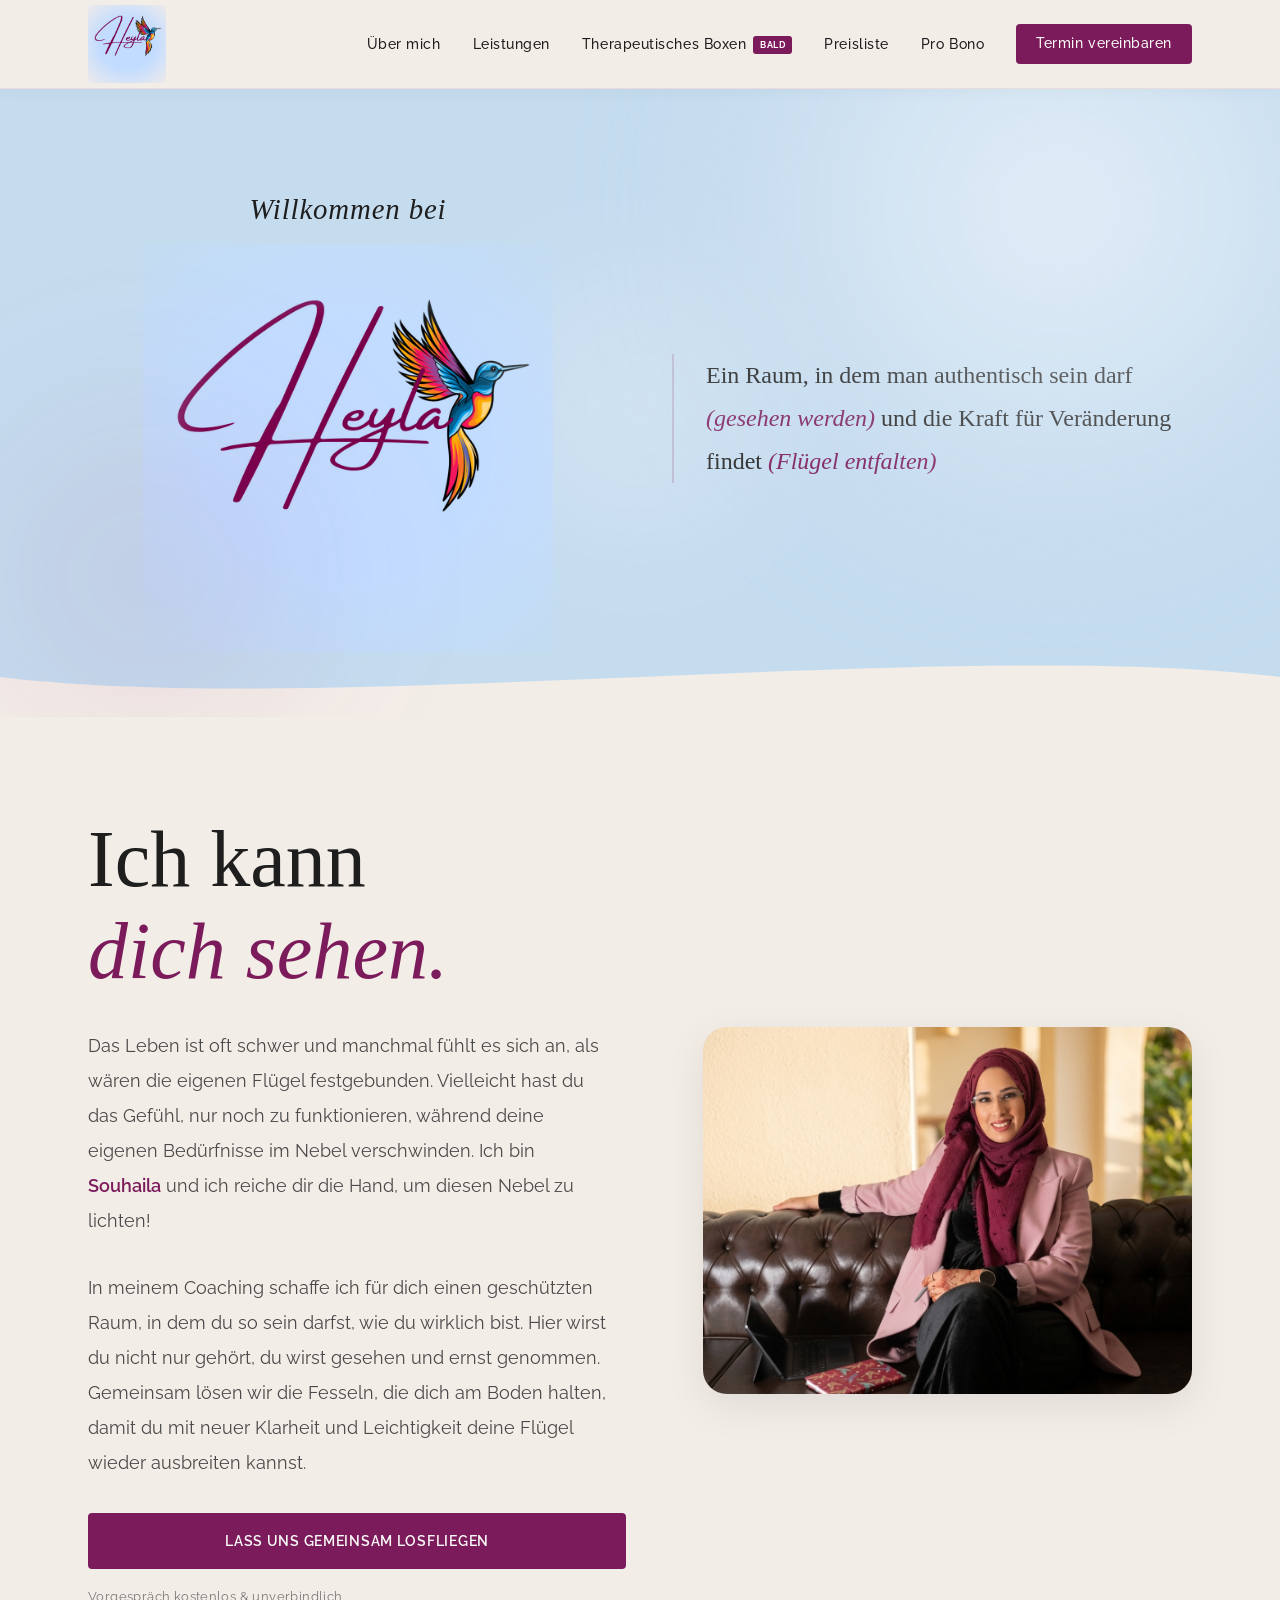
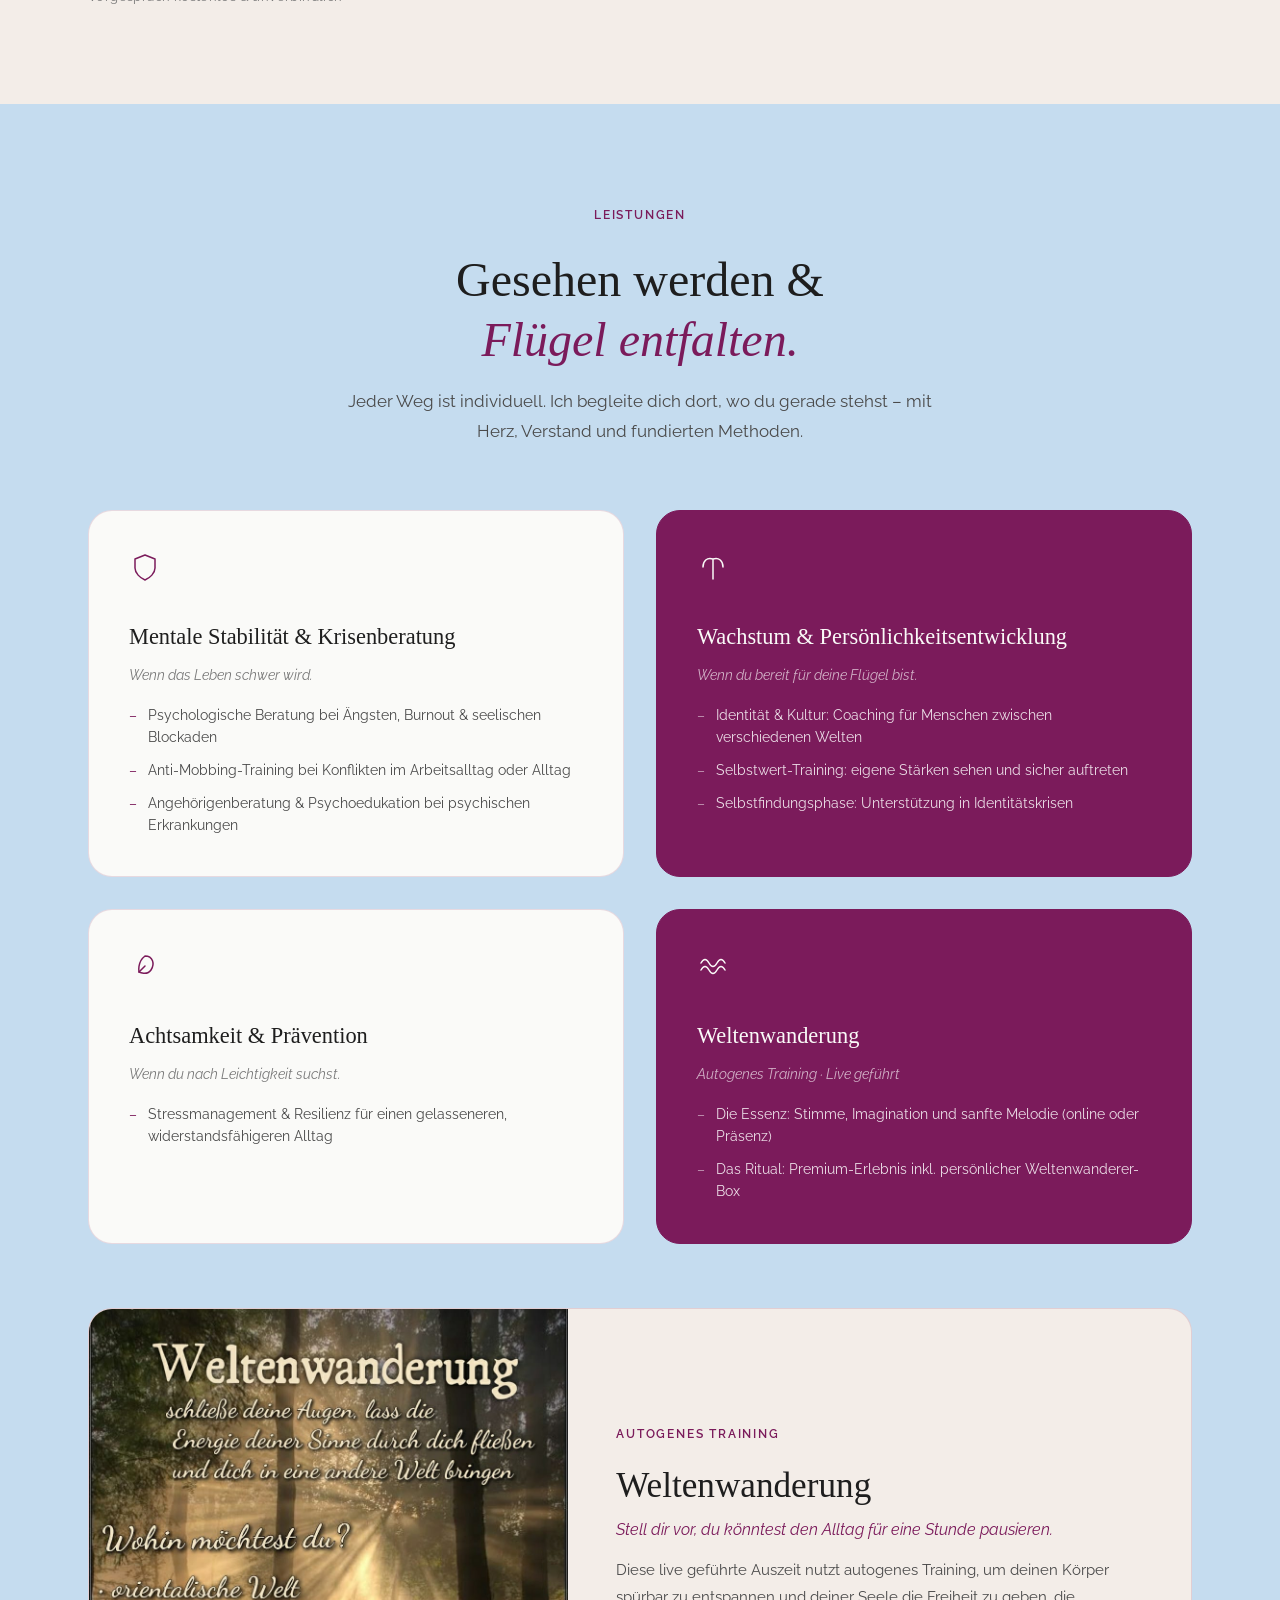
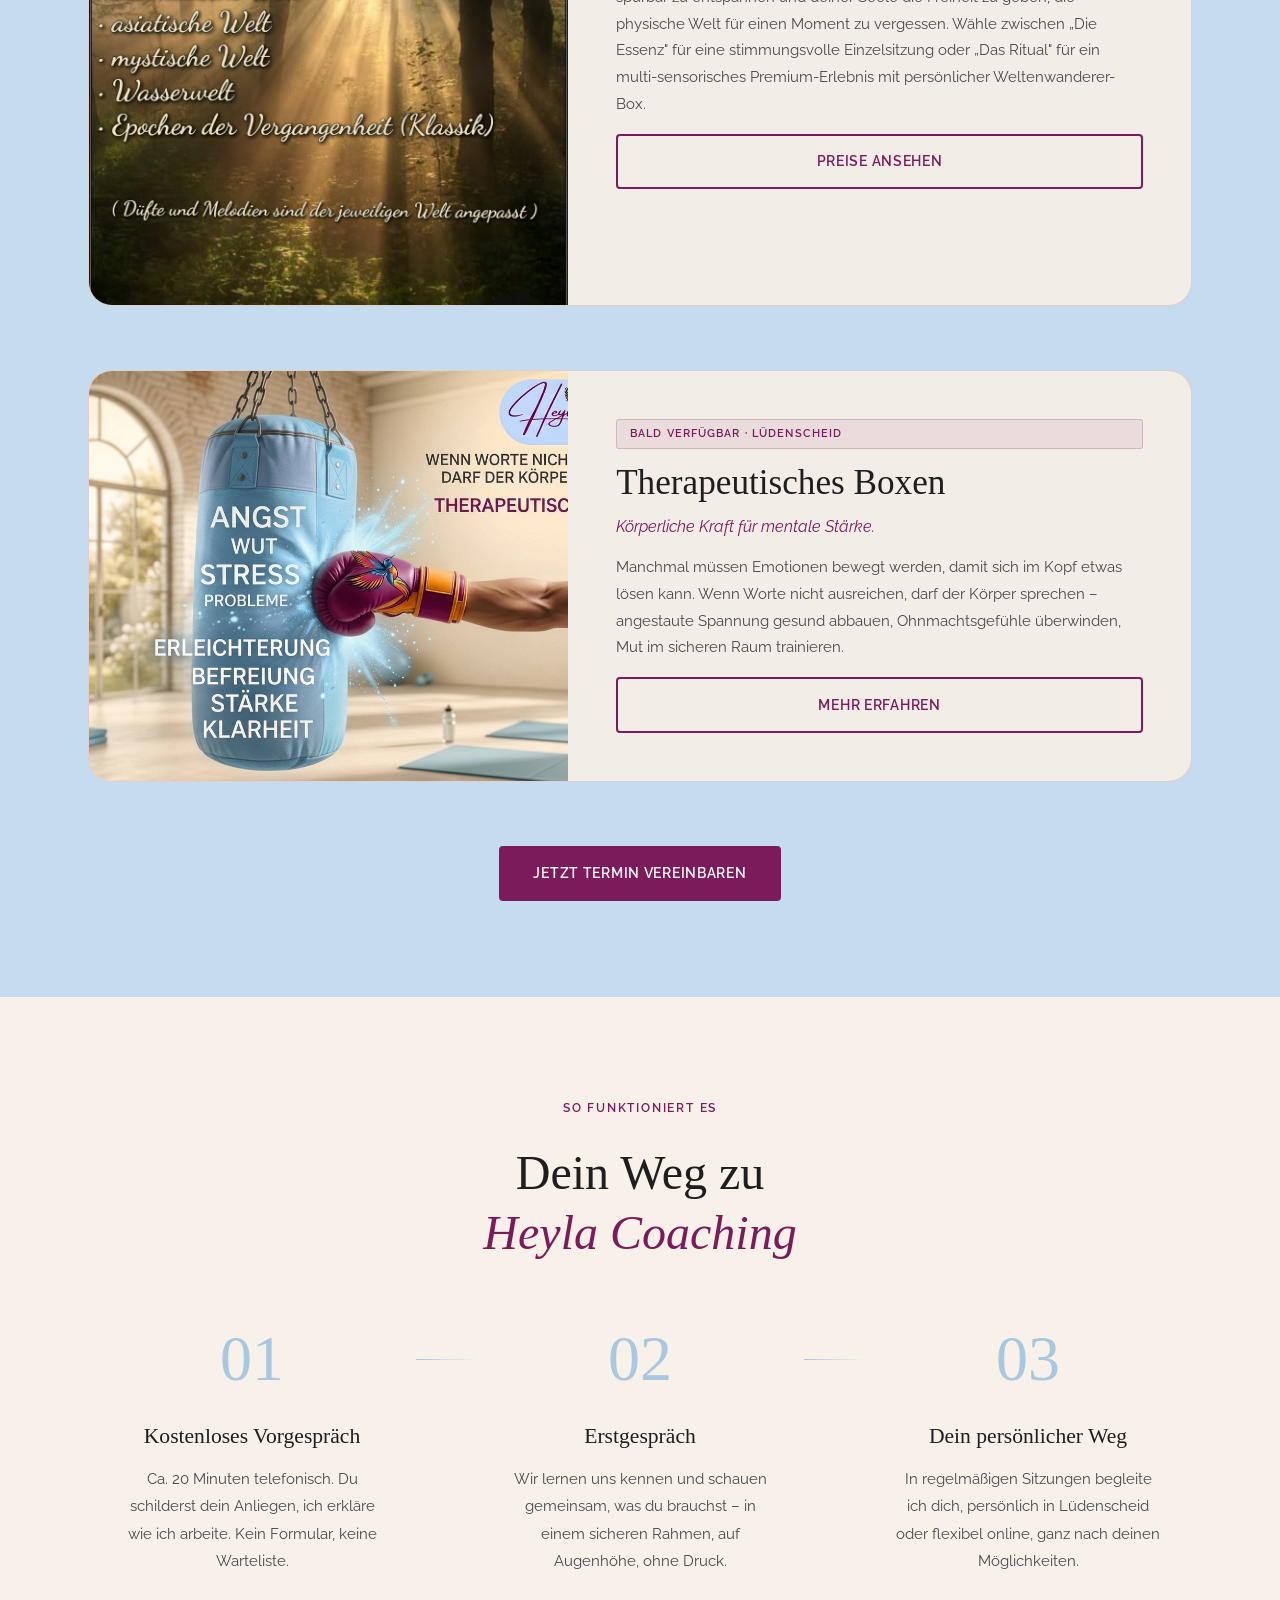
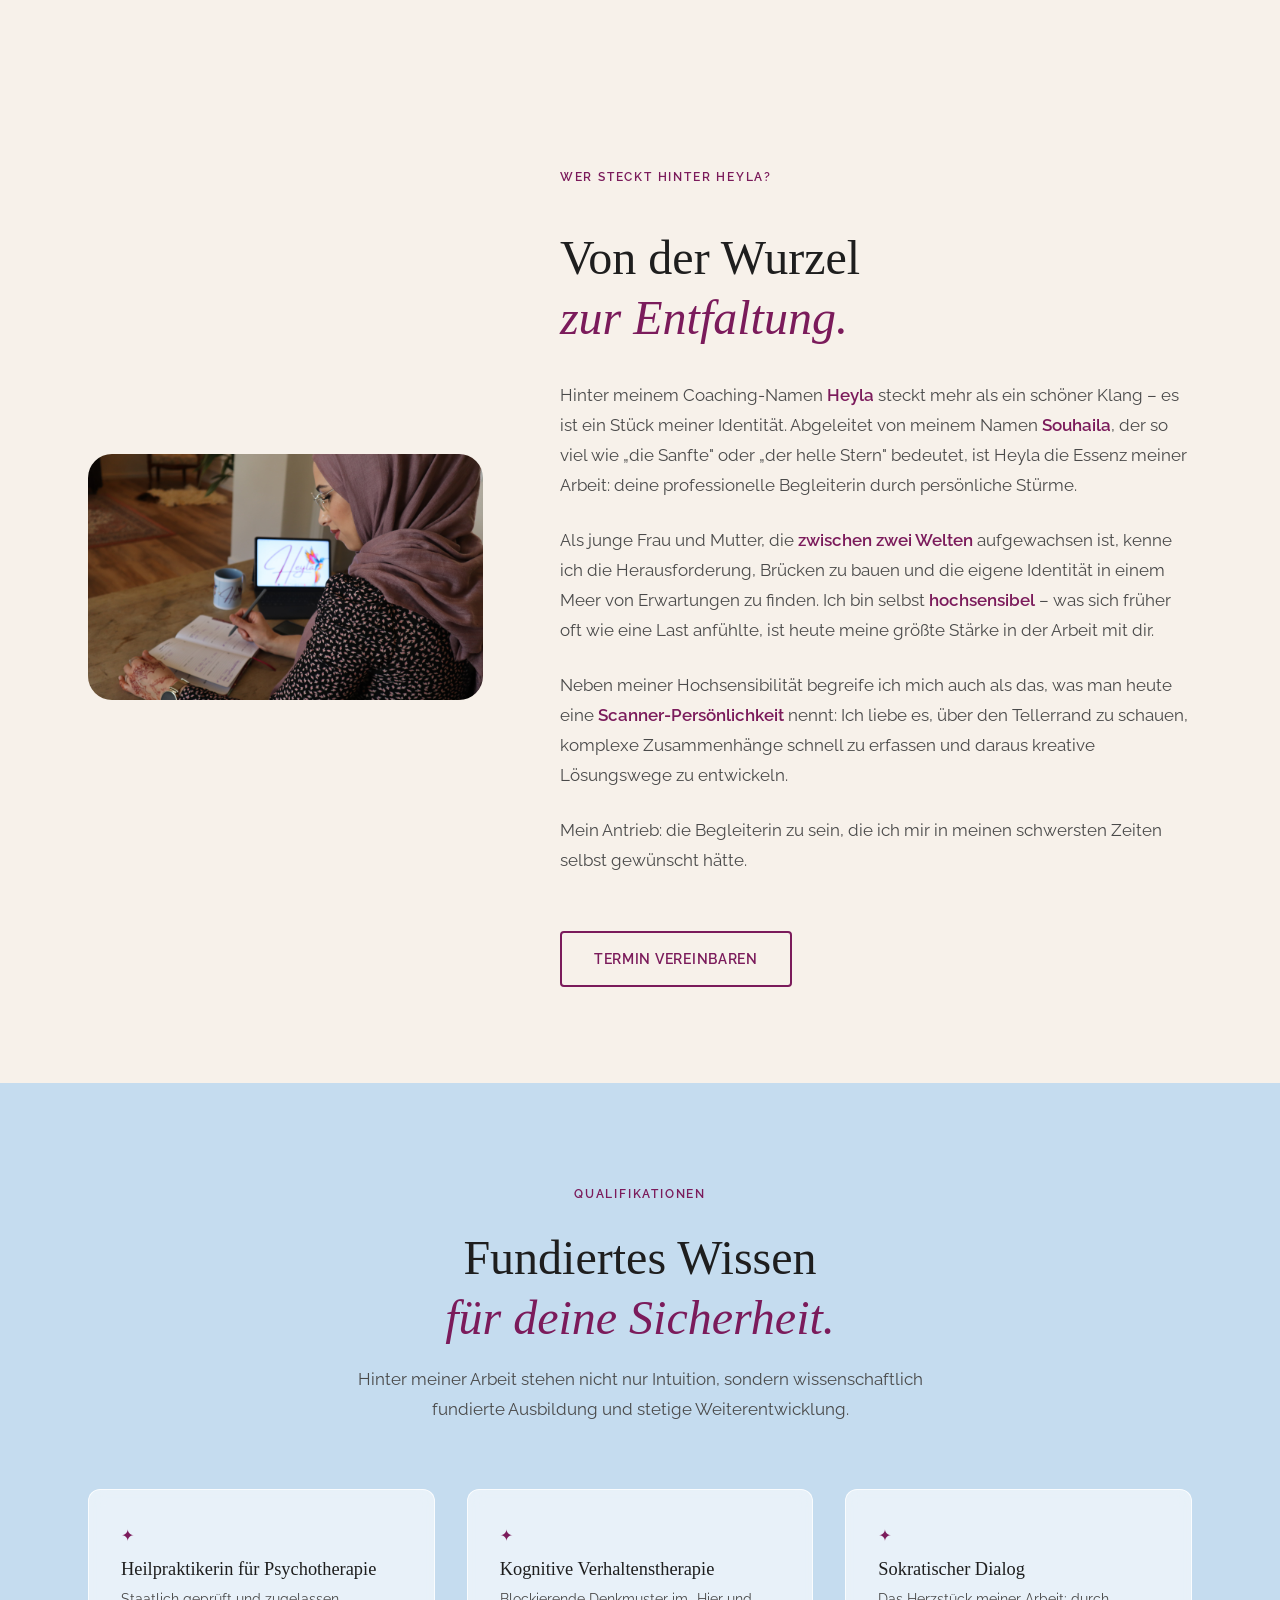
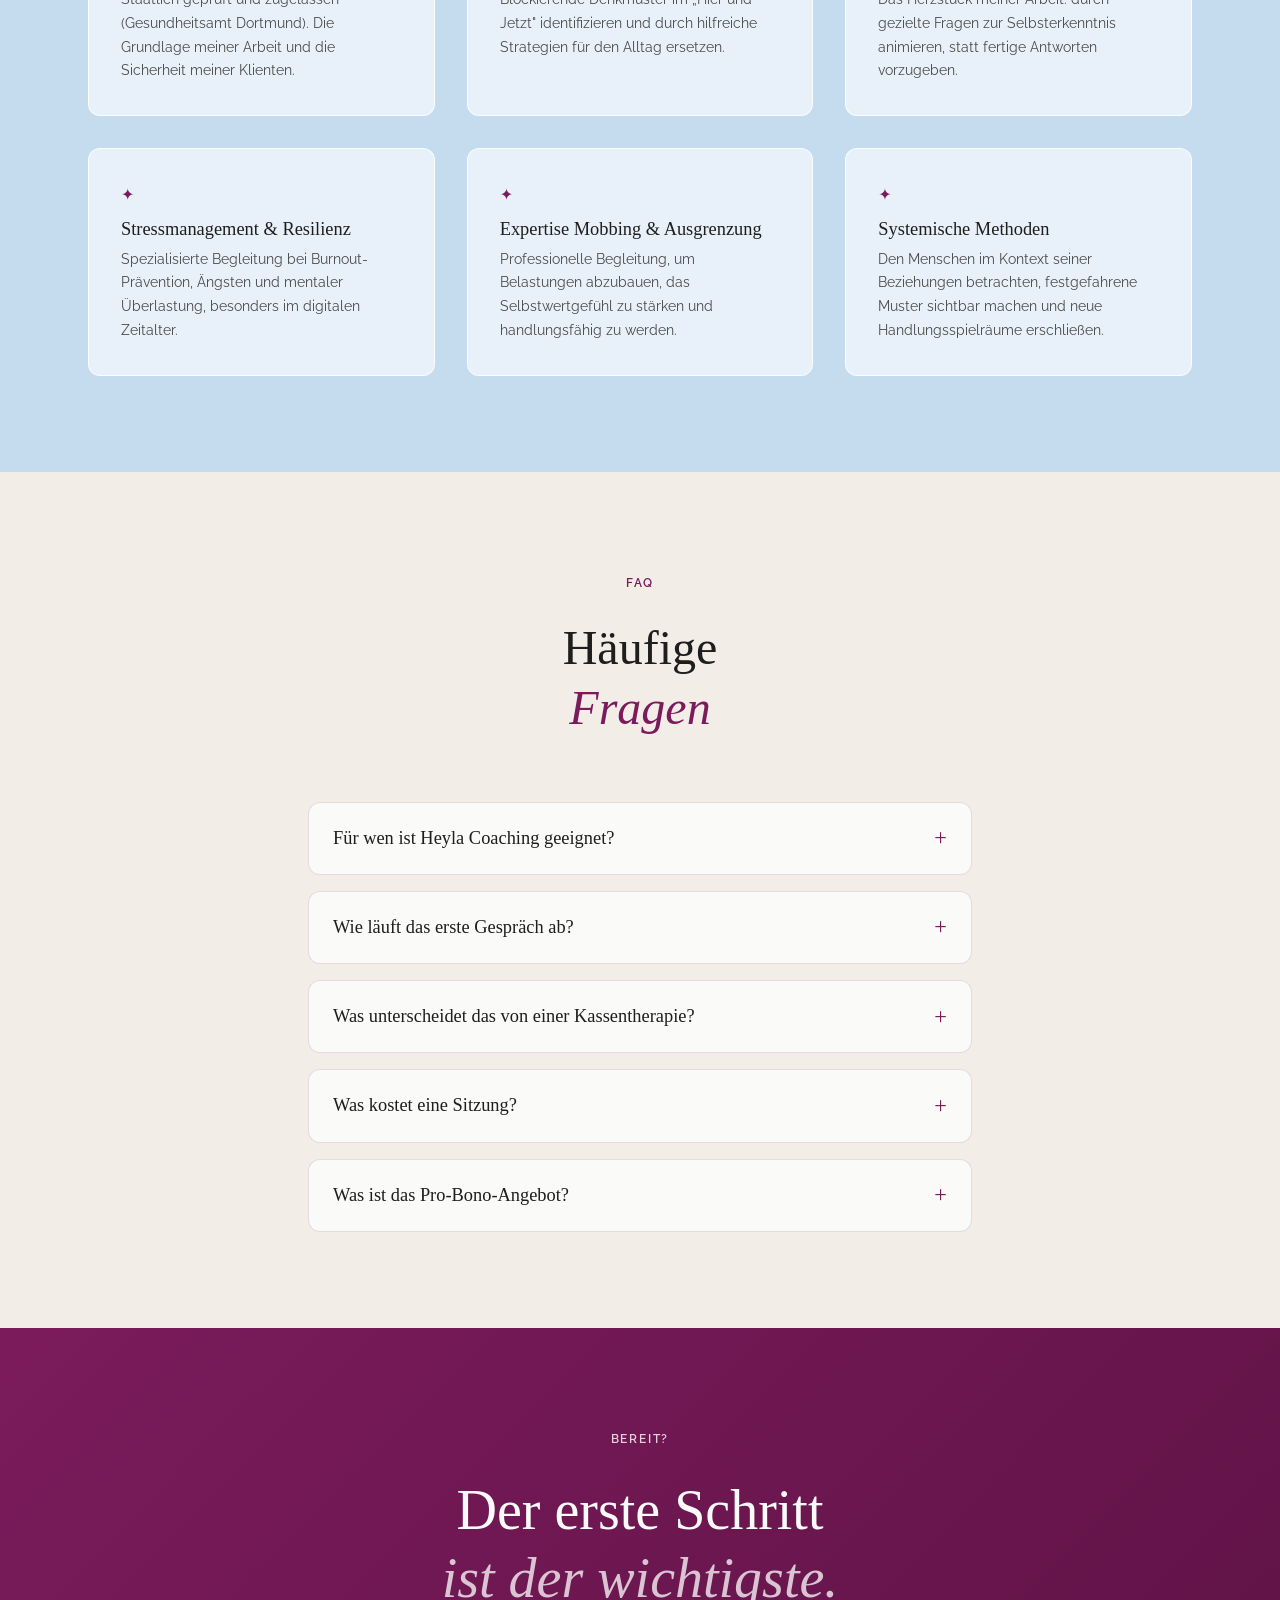
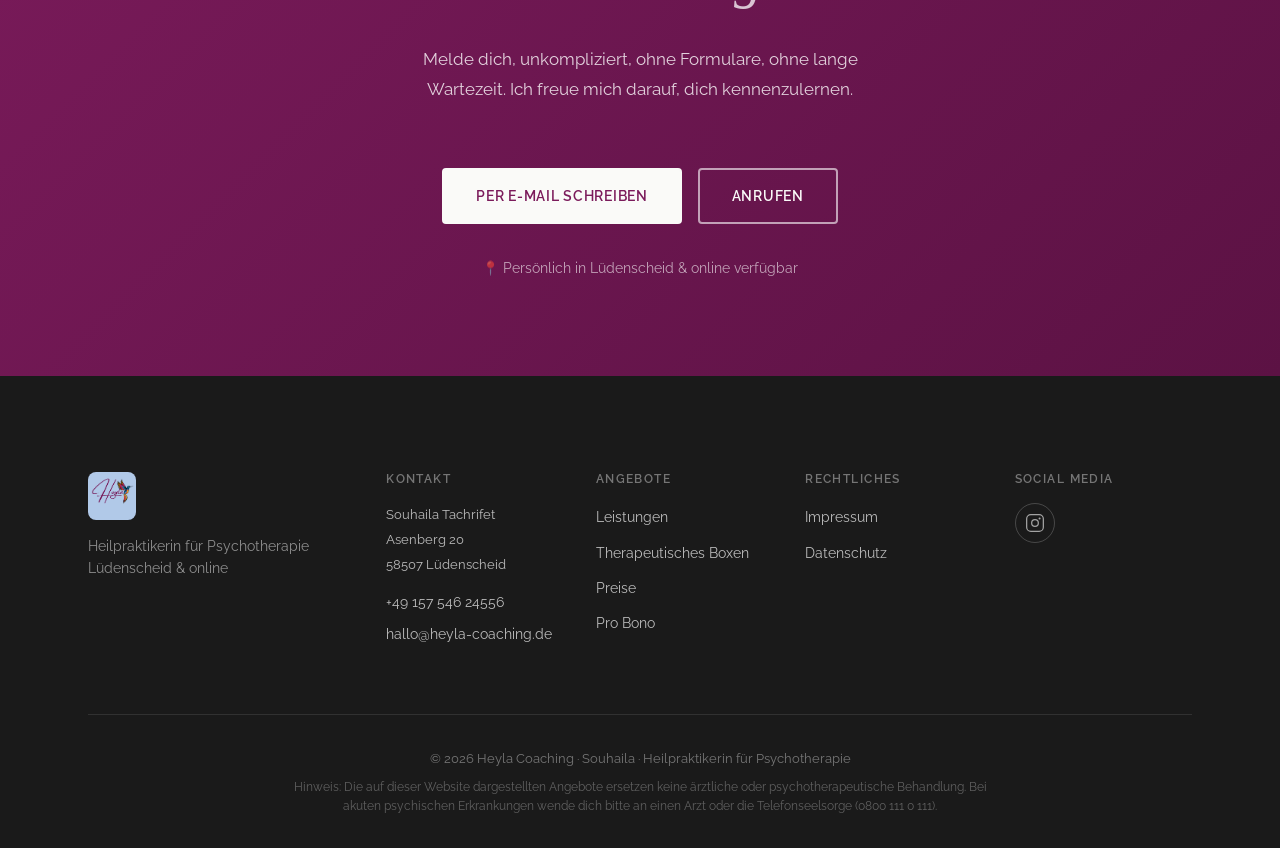
==== commit e7efe303: "Cache-Buster ?v=4 für alle HTML-Seiten Co-Authored-By: Claude Sonnet 4.6 <noreply@anthropic.com>" ====
--- a/index.html
+++ b/index.html
@@ -14,7 +14,7 @@
   <link rel="preconnect" href="https://fonts.bunny.net">
   <link href="https://fonts.bunny.net/css?family=cormorant-garamond:300,300i,400,400i,500,500i,600,600i|great-vibes:400|raleway:300,400,500,600&display=swap" rel="stylesheet">
 
-  <link rel="stylesheet" href="style.css">
+  <link rel="stylesheet" href="style.css?v=4">
 </head>
 <body>
 
--- a/style.css
+++ b/style.css
@@ -1177,14 +1177,13 @@
   }
 
   .boxing-teaser__image-wrap {
-    aspect-ratio: 4 / 3;
     min-height: unset;
     max-height: unset;
   }
 
   .boxing-teaser__image {
-    object-fit: cover;
-    height: 100%;
+    object-fit: contain;
+    height: auto;
   }
 
   .boxing-teaser__content {
@@ -1201,11 +1200,16 @@
   }
 
   .boxing-page-hero__image-wrap {
-    display: flex;
-    justify-content: center;
+    display: block;
     width: 100%;
-    padding: var(--space-md) 0;
-    order: unset;
+    padding: 0;
+    order: -1;
+  }
+
+  .boxing-page-hero__image {
+    width: 100%;
+    height: auto;
+    max-width: unset;
   }
 
   /* Boxing Danach-Bild */
@@ -1498,15 +1502,12 @@
 .boxing-teaser__image-wrap {
   min-height: 280px;
   overflow: hidden;
-  background: var(--cream);
-  display: flex;
-  align-items: center;
 }
 
 .boxing-teaser__image {
   width: 100%;
-  height: auto;
-  object-fit: contain;
+  height: 100%;
+  object-fit: cover;
   display: block;
 }
 
@@ -2555,19 +2556,6 @@
     grid-template-columns: 1fr;
   }
 
-  /* Boxing Hero: Bild über Text, sichtbare Mindesthöhe */
-  .boxing-page-hero__image-wrap {
-    order: -1;
-    min-height: 280px;
-  }
-
-  .boxing-page-hero__image {
-    width: 100%;
-    height: 100%;
-    max-width: unset;
-    object-fit: cover;
-  }
-
   /* Boxing Teaser: 1-Spalte, Bild (1. im DOM) erscheint oben */
   .boxing-teaser {
     grid-template-columns: 1fr;
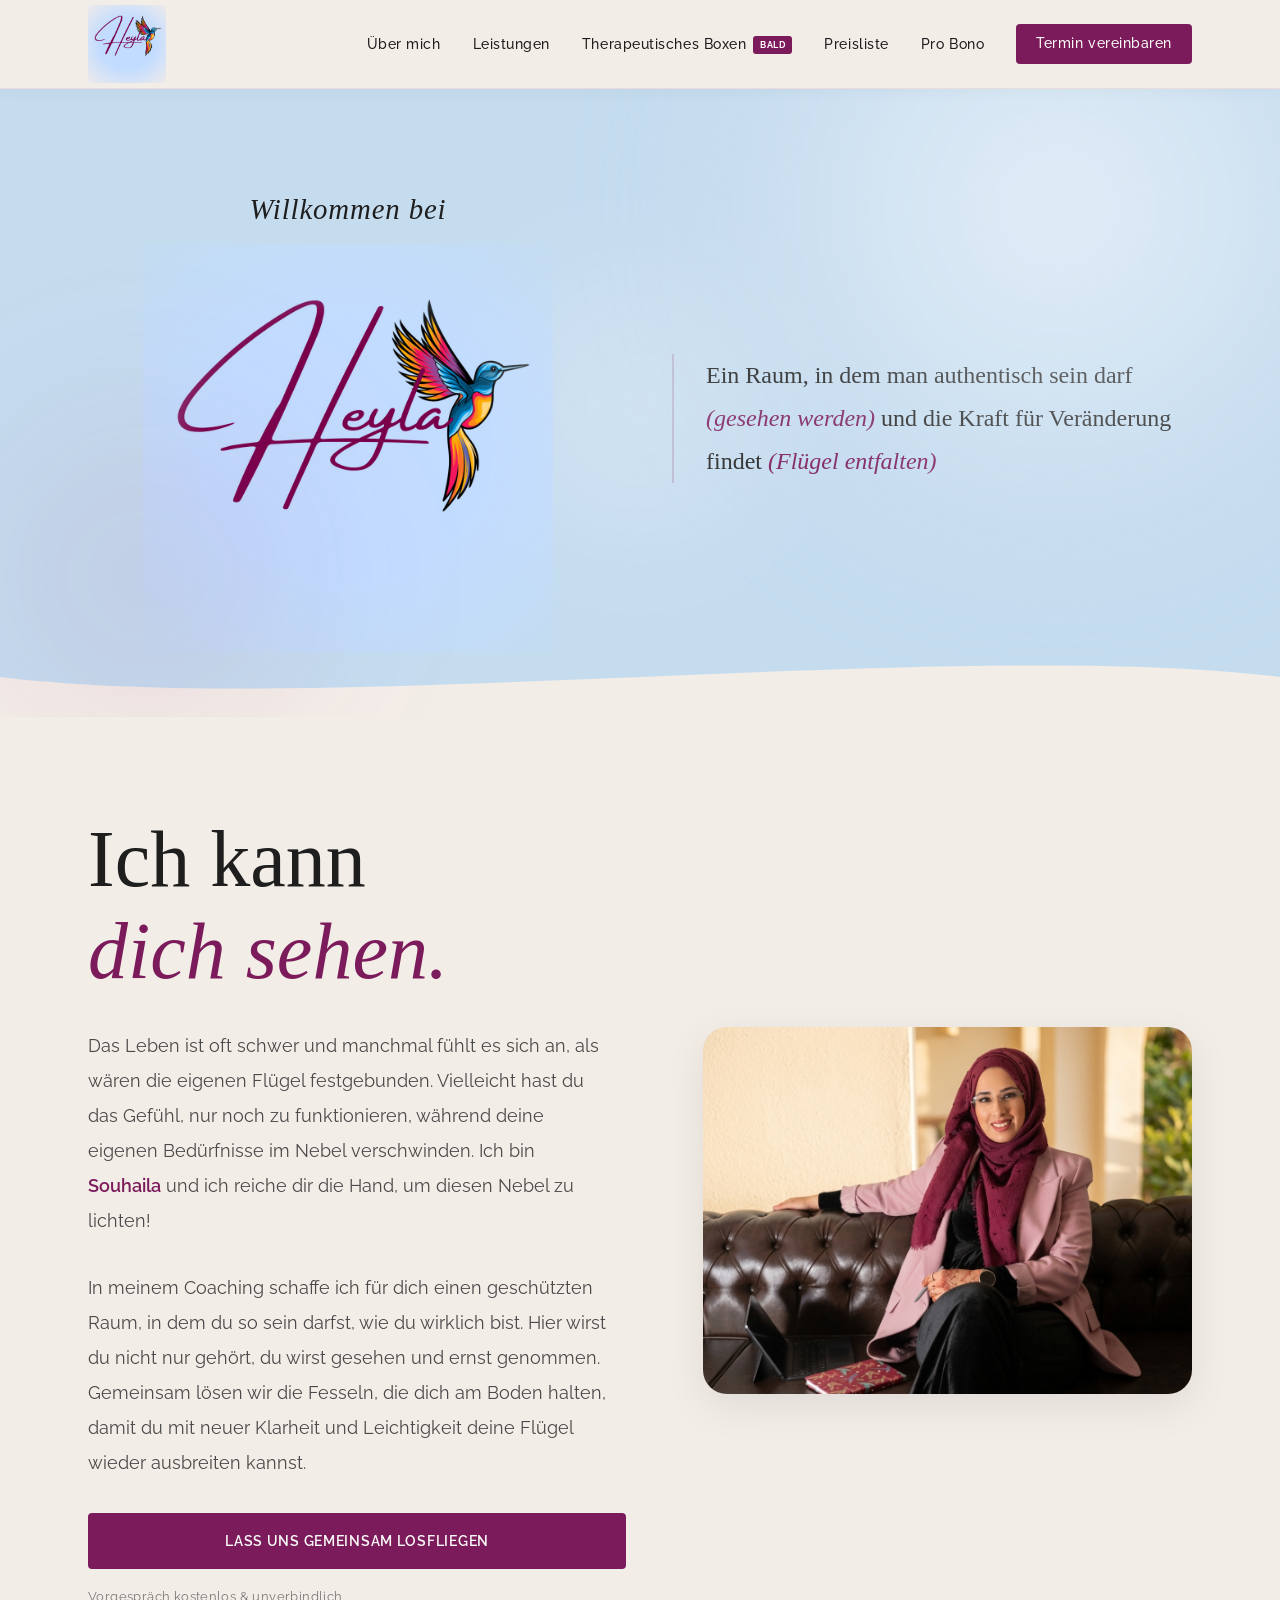
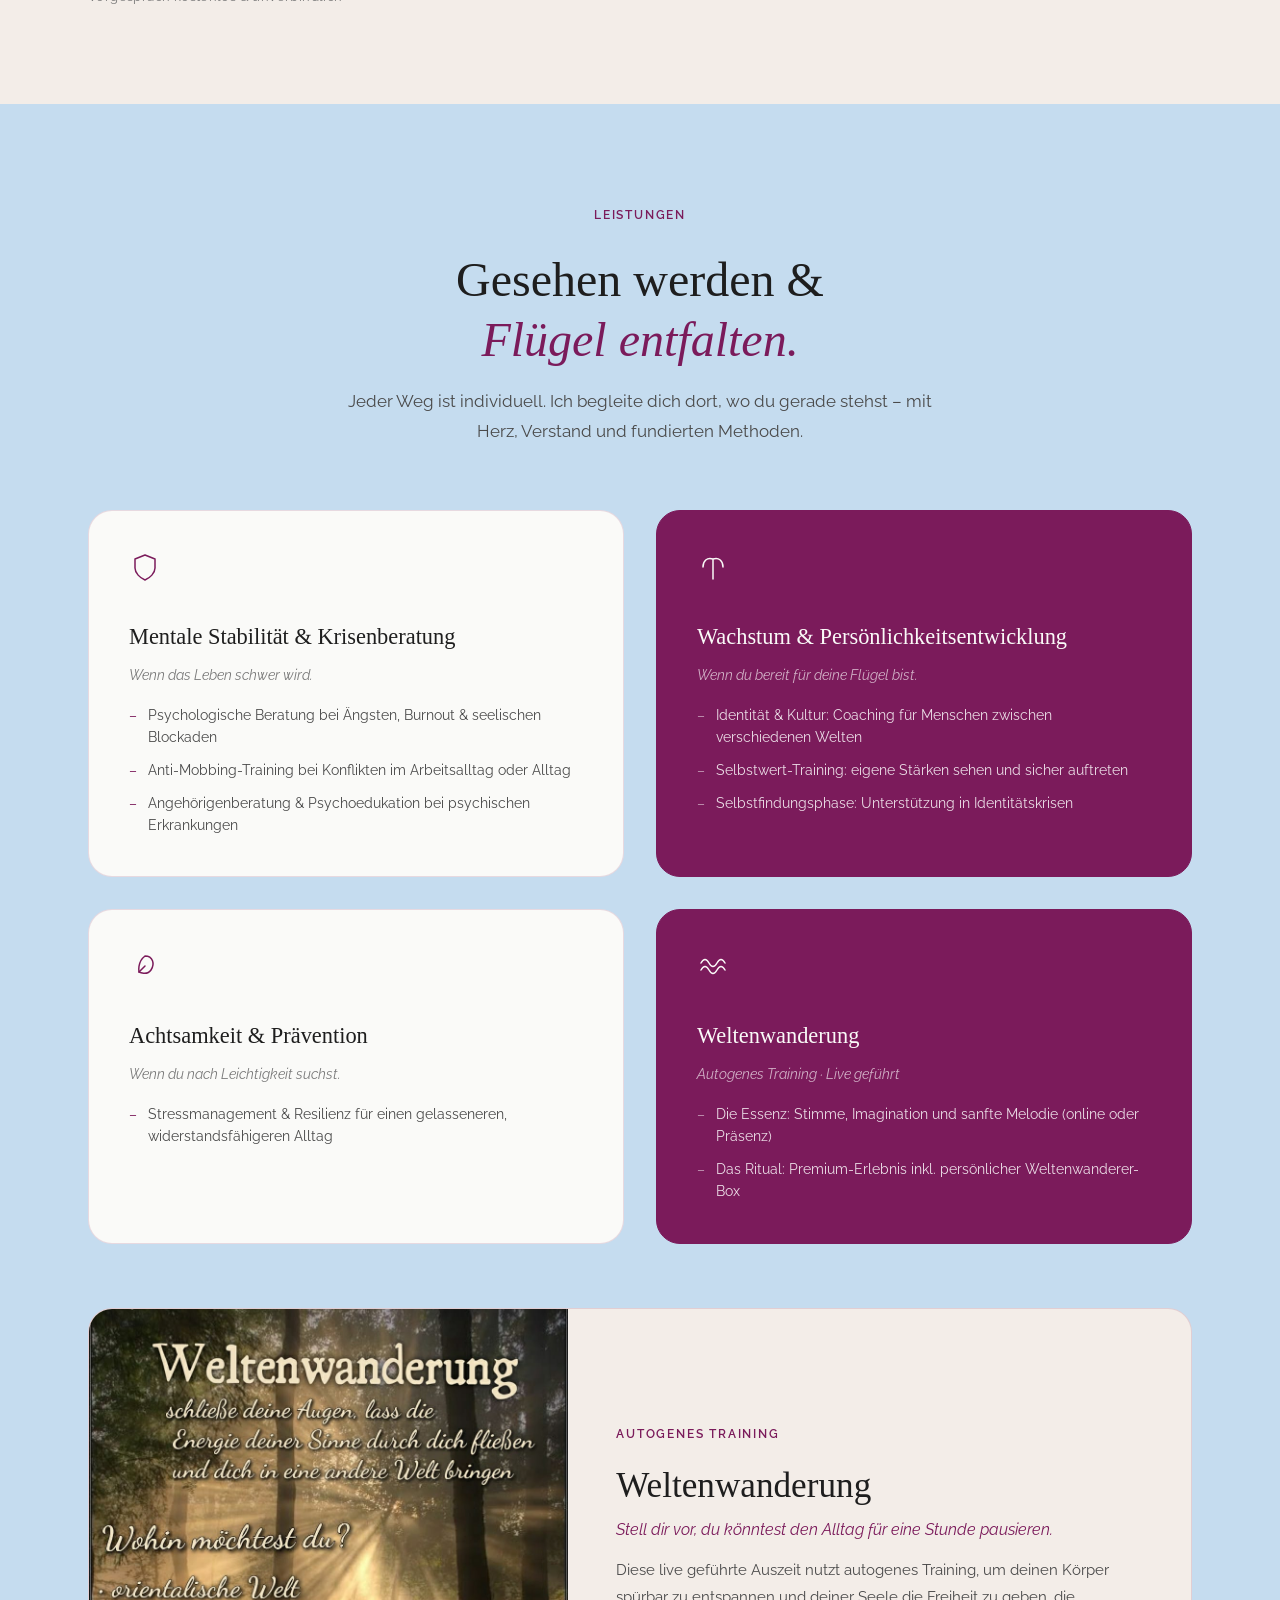
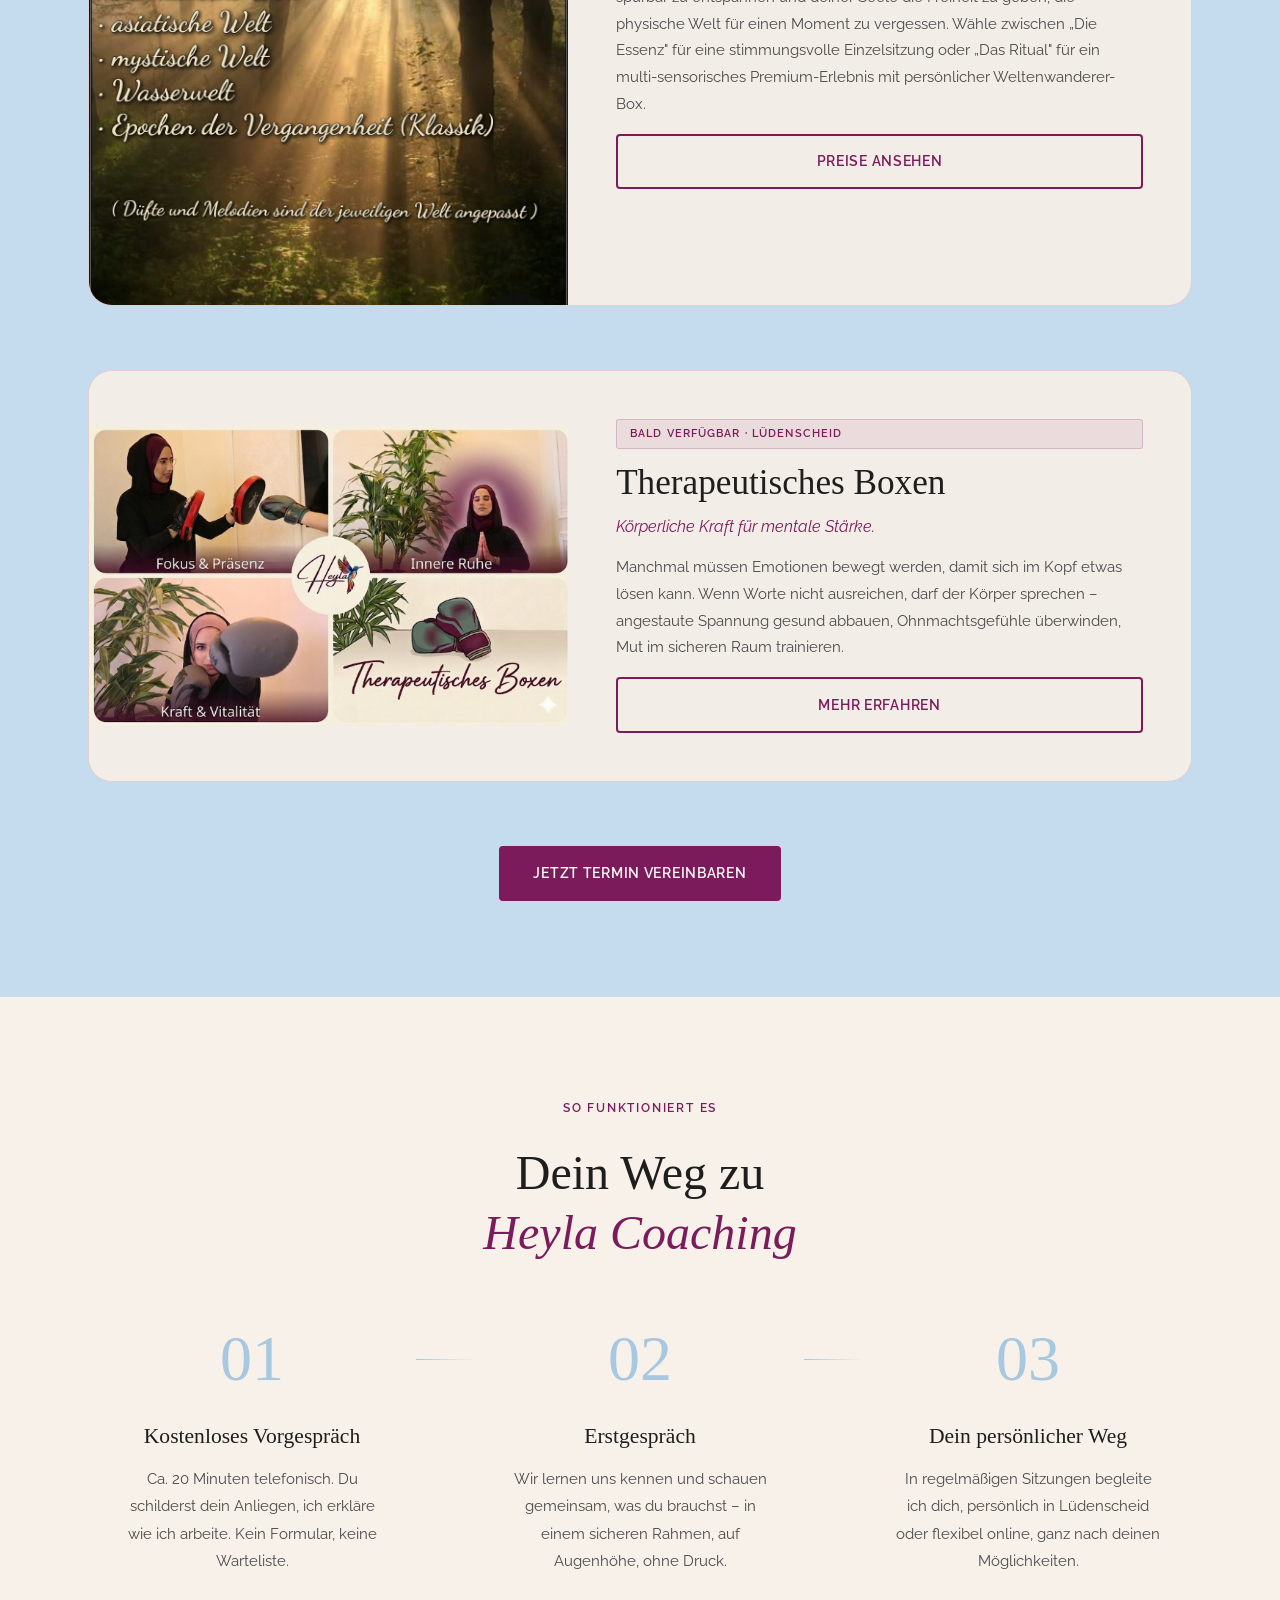
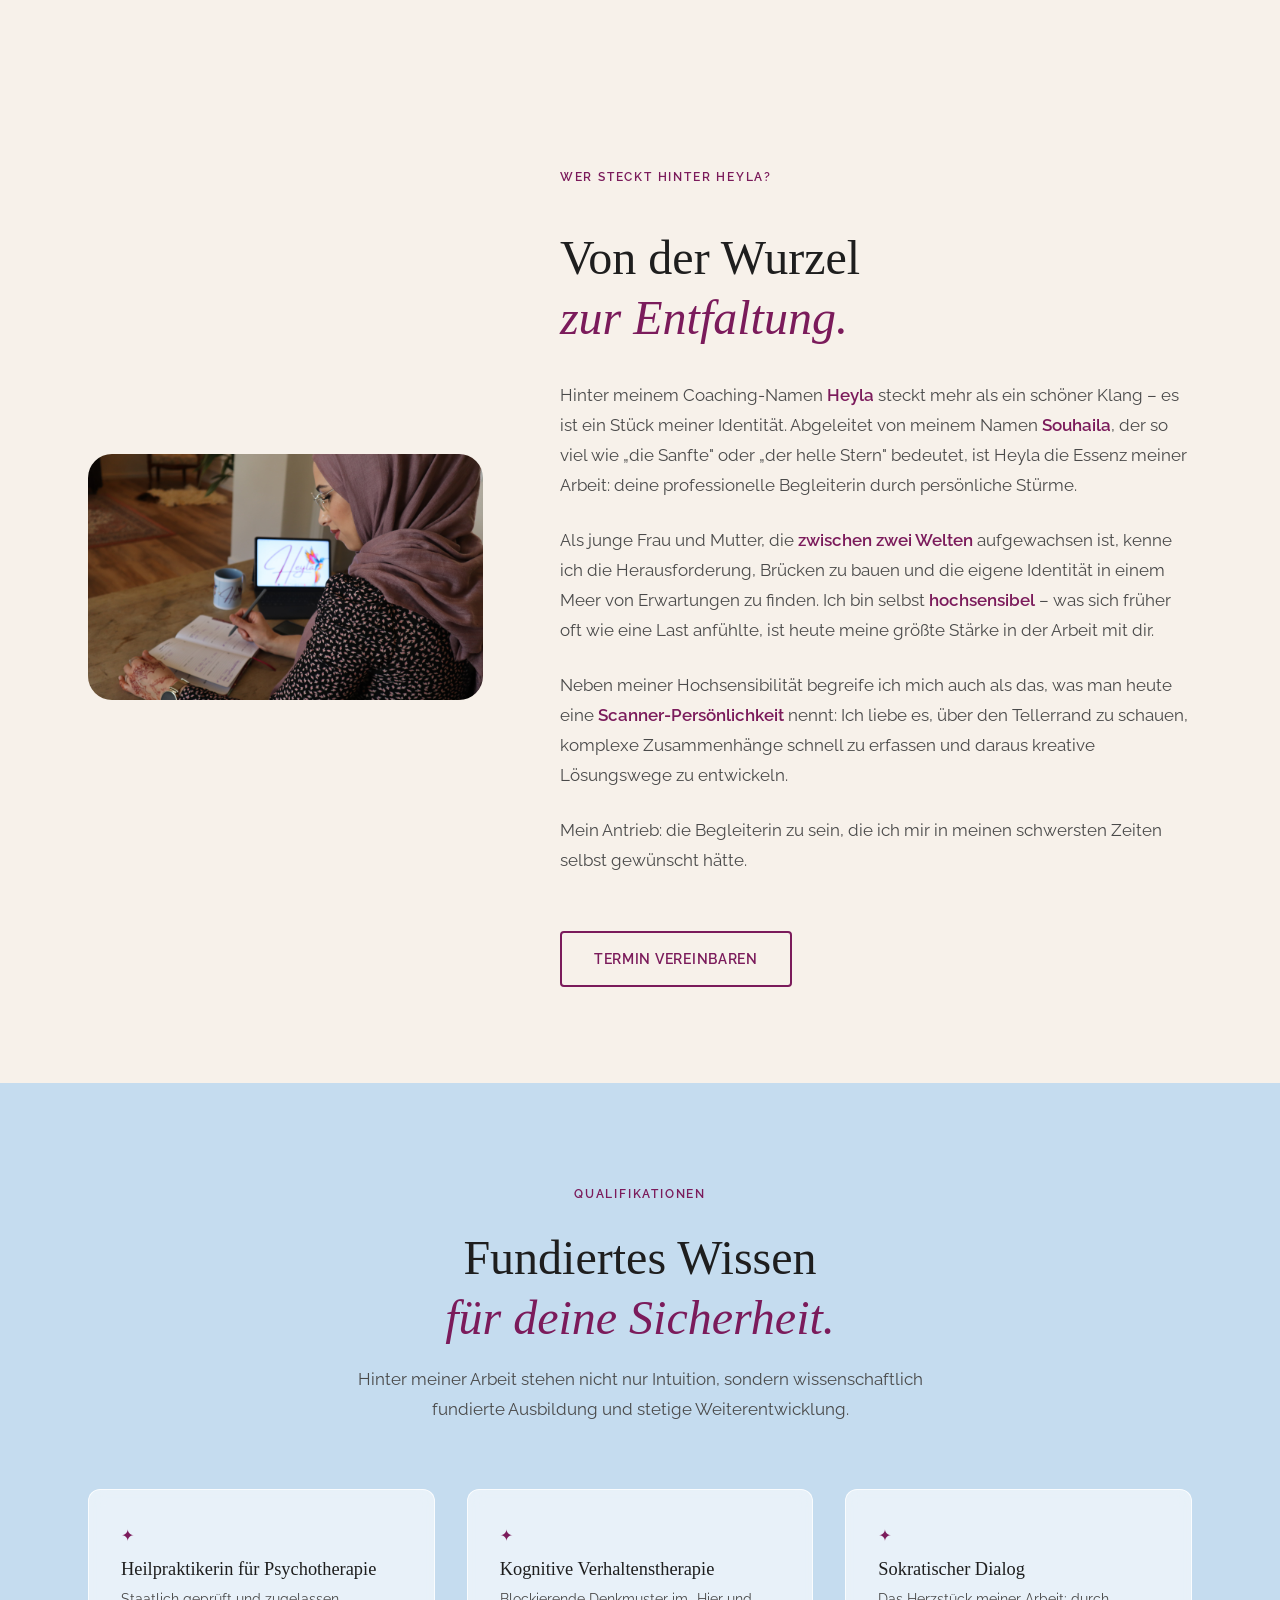
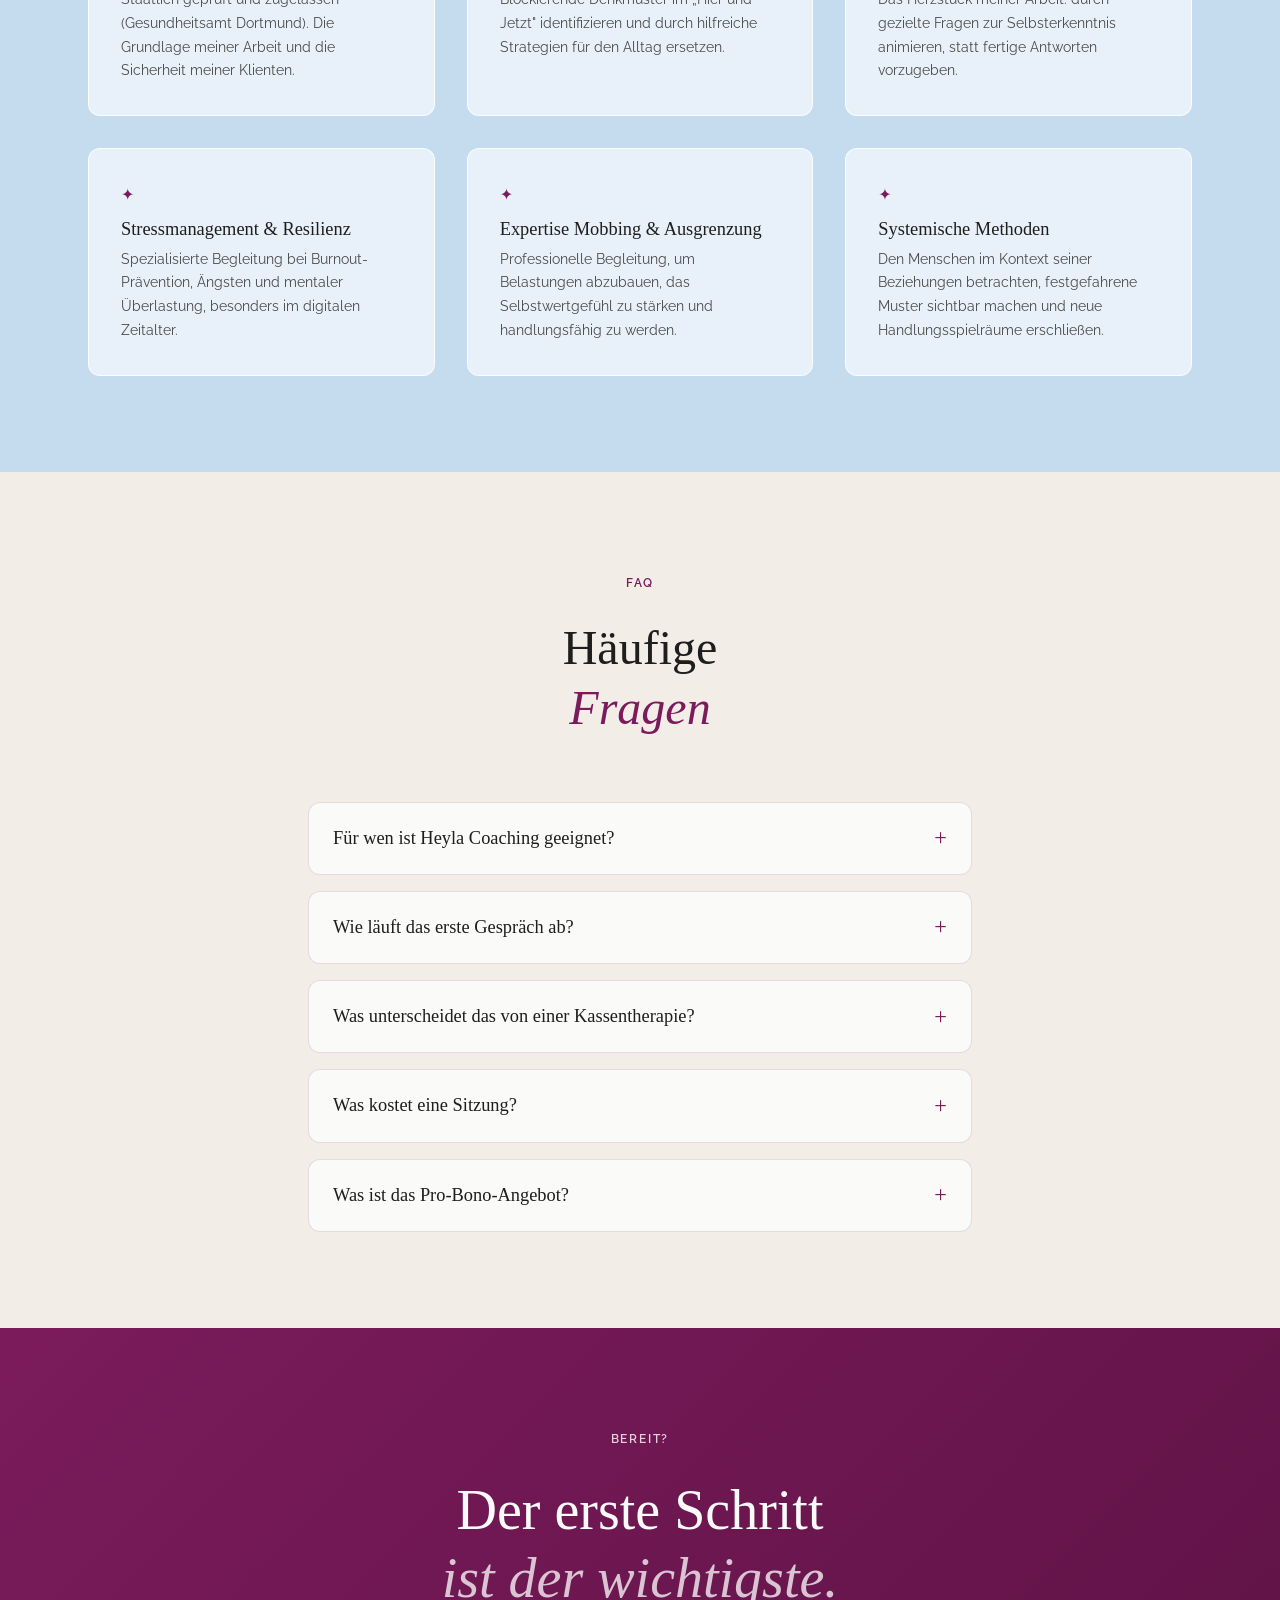
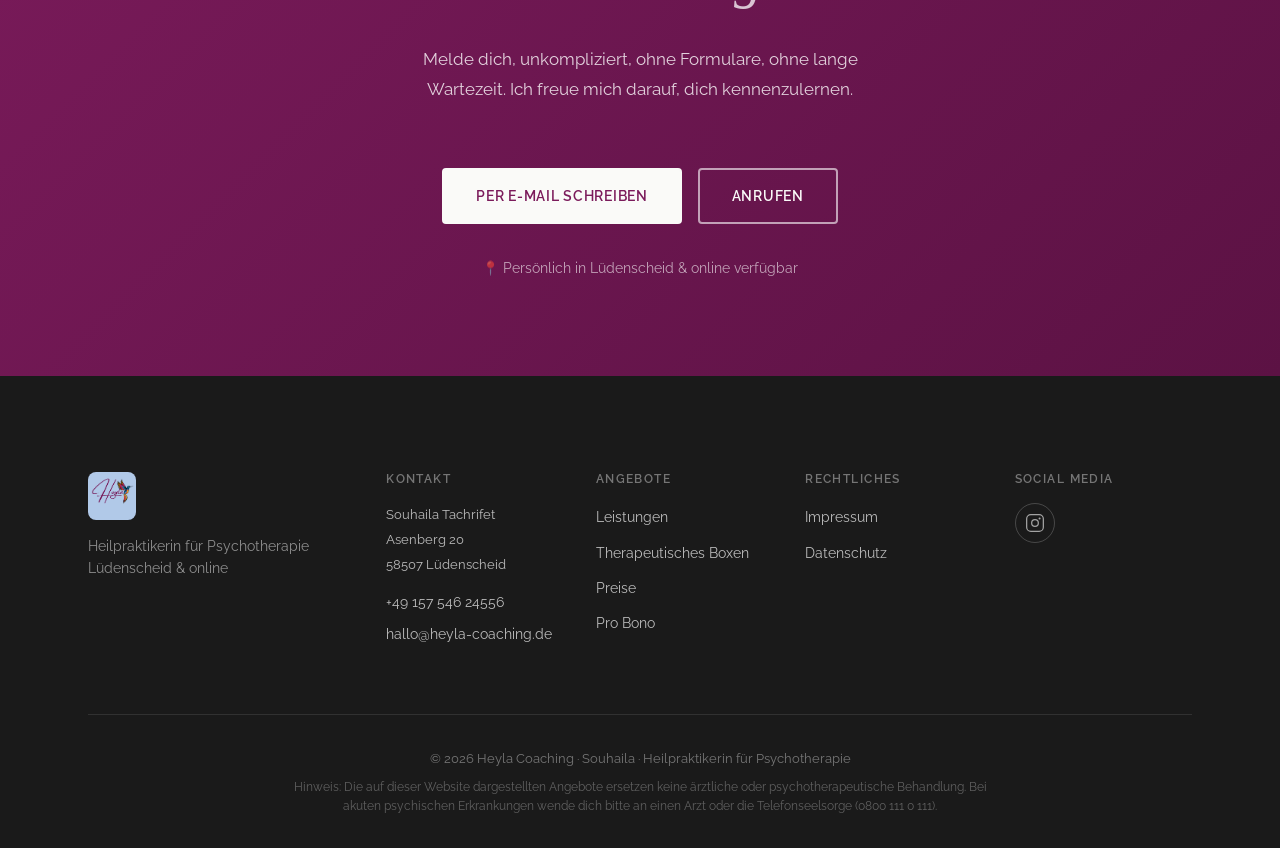
==== commit 697c7967: "Bilder tauschen: 4er-Bild → Teaser, Neues-Bild → Boxing-Hero Co-Authored-By: Claude Sonnet 4.6 <nore" ====
--- a/index.html
+++ b/index.html
@@ -213,7 +213,7 @@
         <!-- Therapeutisches Boxen Teaser -->
         <div class="boxing-teaser">
           <div class="boxing-teaser__image-wrap">
-            <img src="Bilder/Neues Bild therapeutisches Boxen.png" alt="Therapeutisches Boxen bei Heyla Coaching – Bald verfügbar" class="boxing-teaser__image" loading="lazy">
+            <img src="Bilder/4er%20Bild%20therapeutisches%20Boxen.png" alt="Therapeutisches Boxen bei Heyla Coaching – Bald verfügbar" class="boxing-teaser__image" loading="lazy">
           </div>
           <div class="boxing-teaser__content">
             <span class="badge badge--soon">Bald verfügbar · Lüdenscheid</span>
--- a/style.css
+++ b/style.css
@@ -1182,7 +1182,6 @@
   }
 
   .boxing-teaser__image {
-    object-fit: contain;
     height: auto;
   }
 
@@ -1204,12 +1203,15 @@
     width: 100%;
     padding: 0;
     order: -1;
+    aspect-ratio: 16 / 9;
+    overflow: hidden;
   }
 
   .boxing-page-hero__image {
     width: 100%;
-    height: auto;
+    height: 100%;
     max-width: unset;
+    object-fit: cover;
   }
 
   /* Boxing Danach-Bild */
@@ -1502,12 +1504,13 @@
 .boxing-teaser__image-wrap {
   min-height: 280px;
   overflow: hidden;
+  background: var(--cream);
 }
 
 .boxing-teaser__image {
   width: 100%;
   height: 100%;
-  object-fit: cover;
+  object-fit: contain;
   display: block;
 }
 
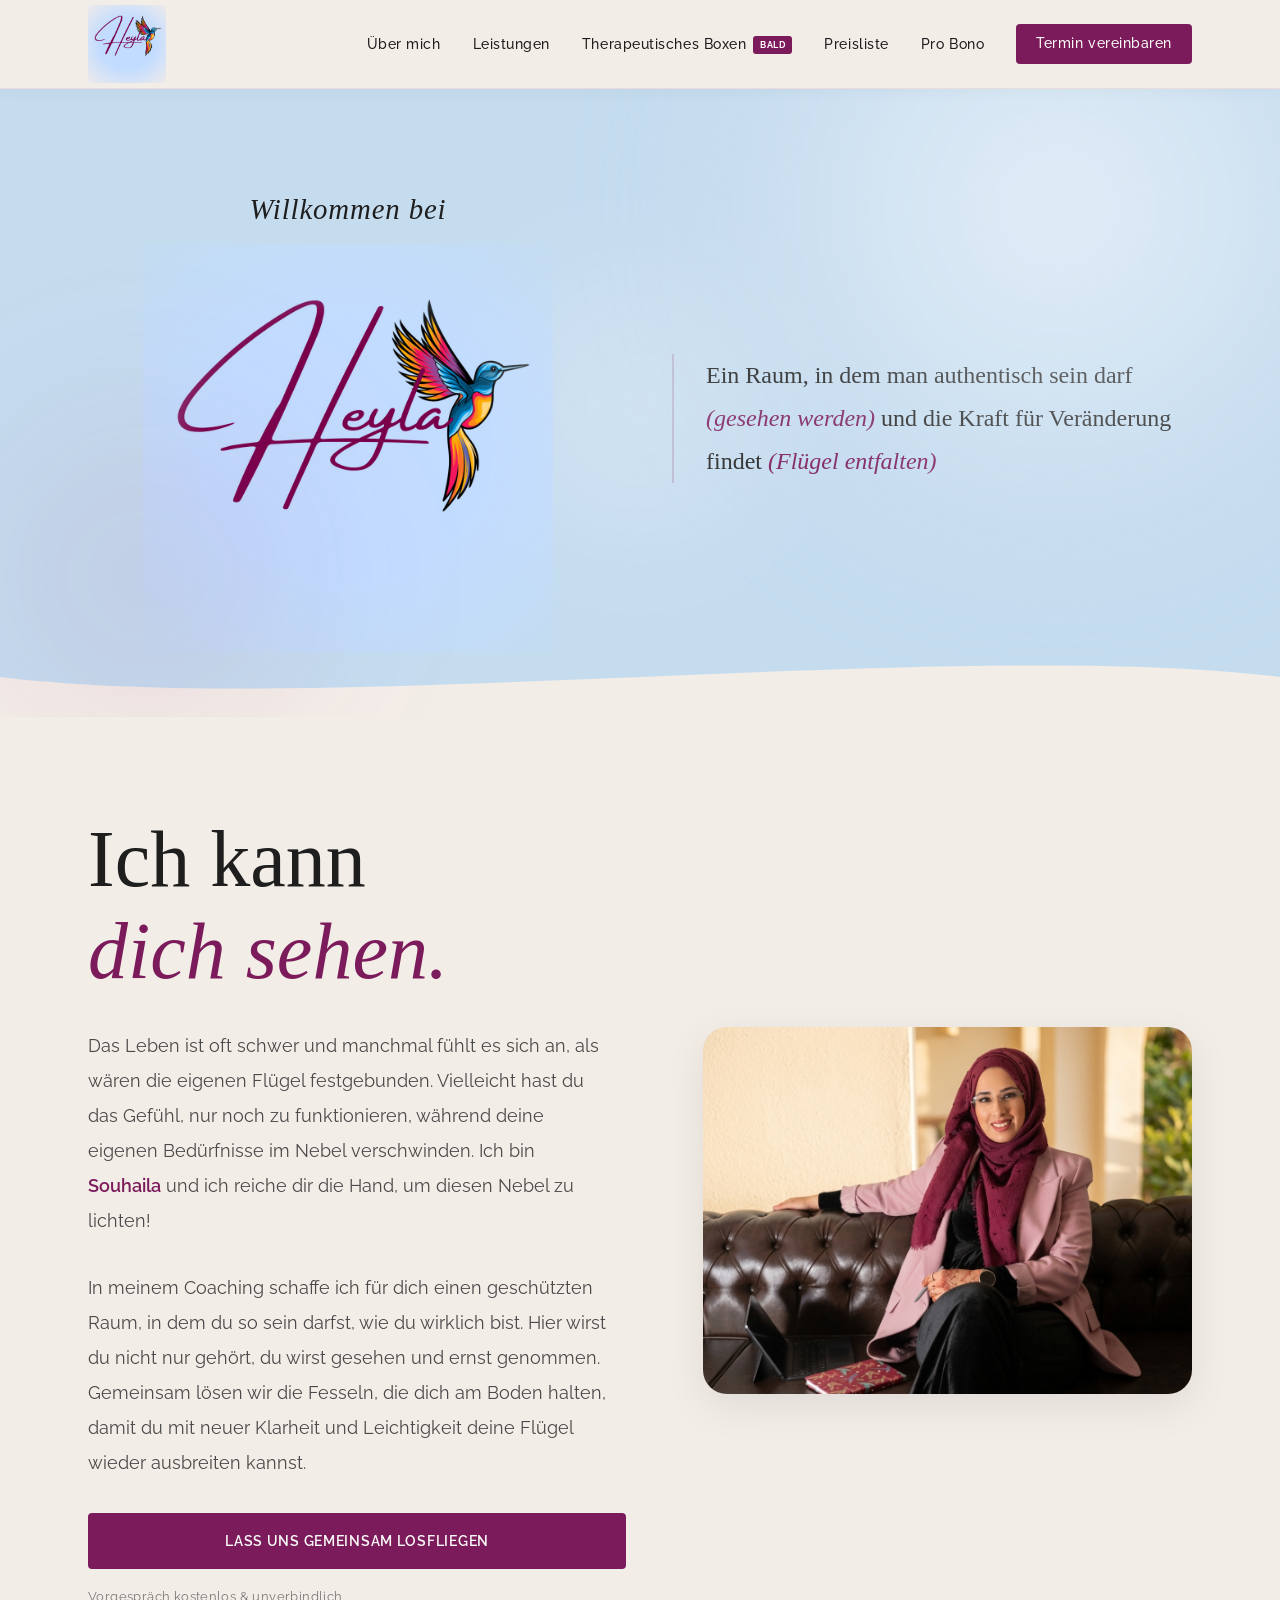
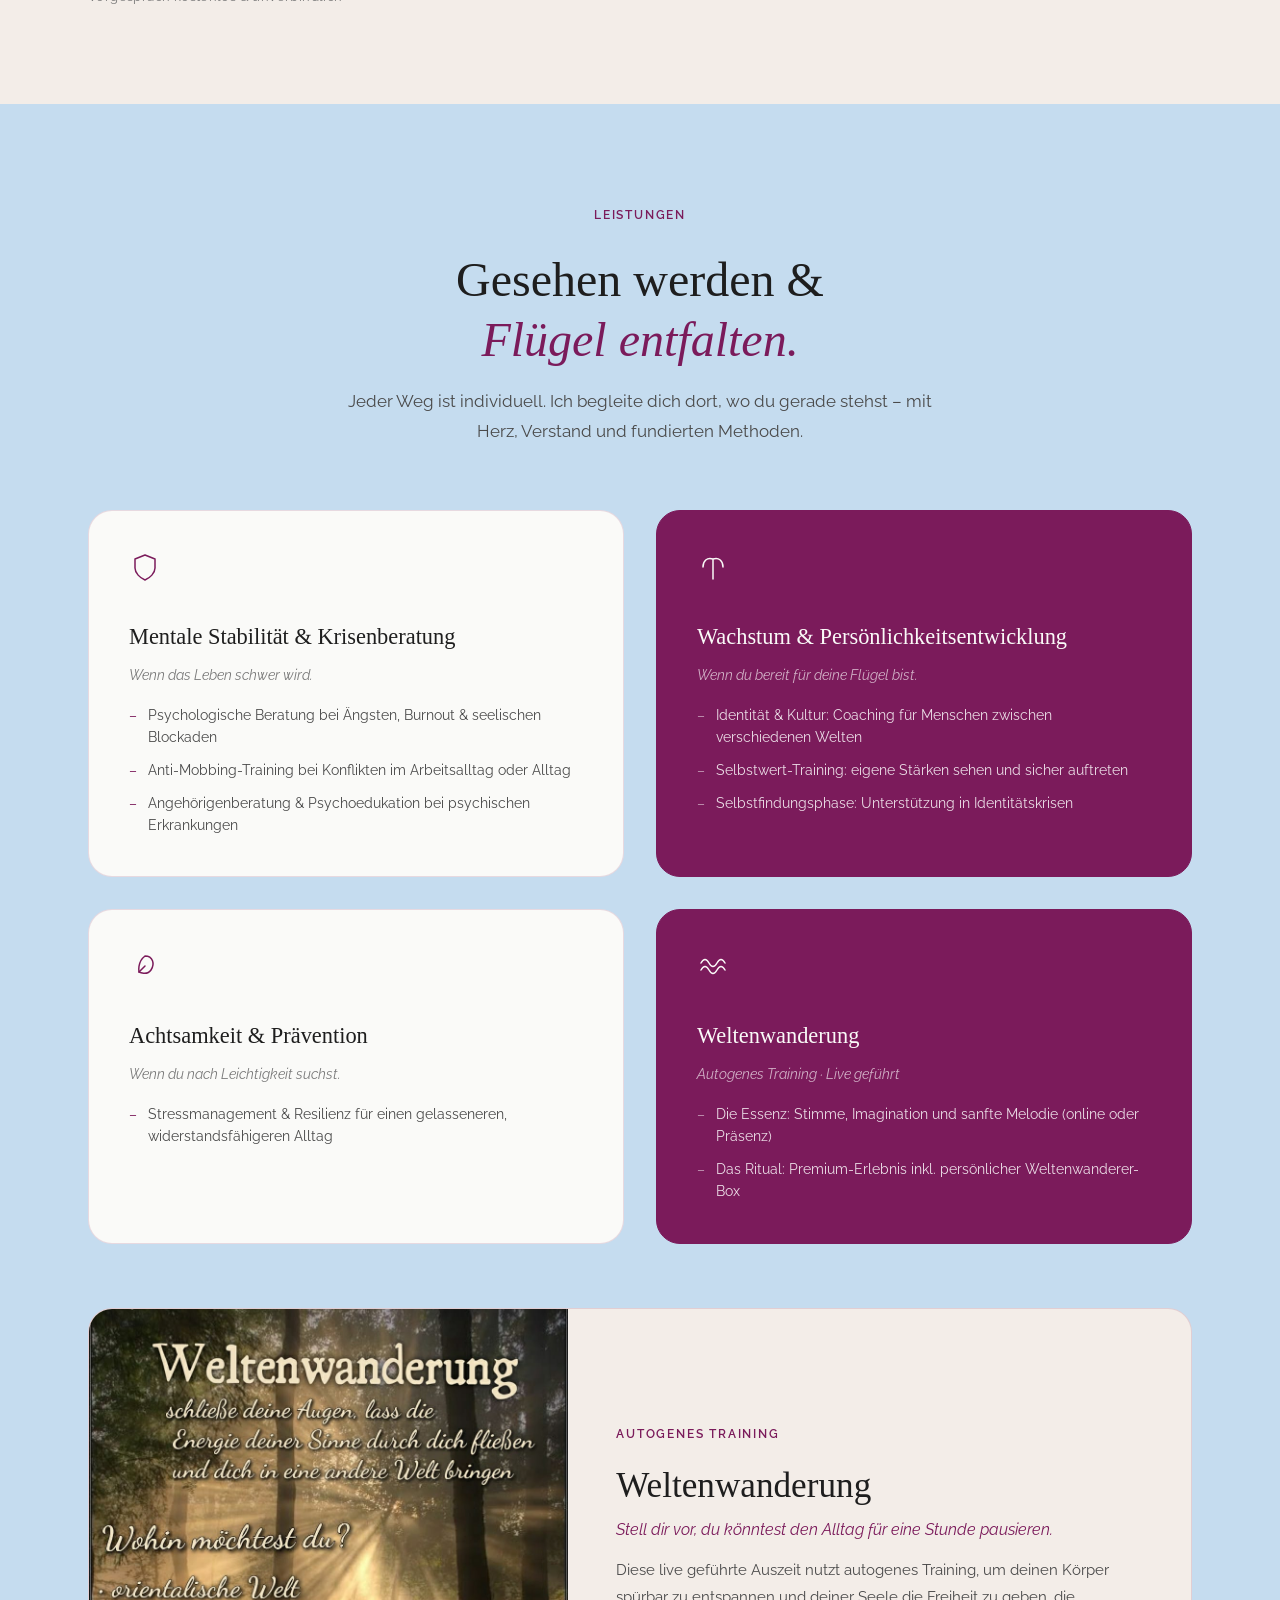
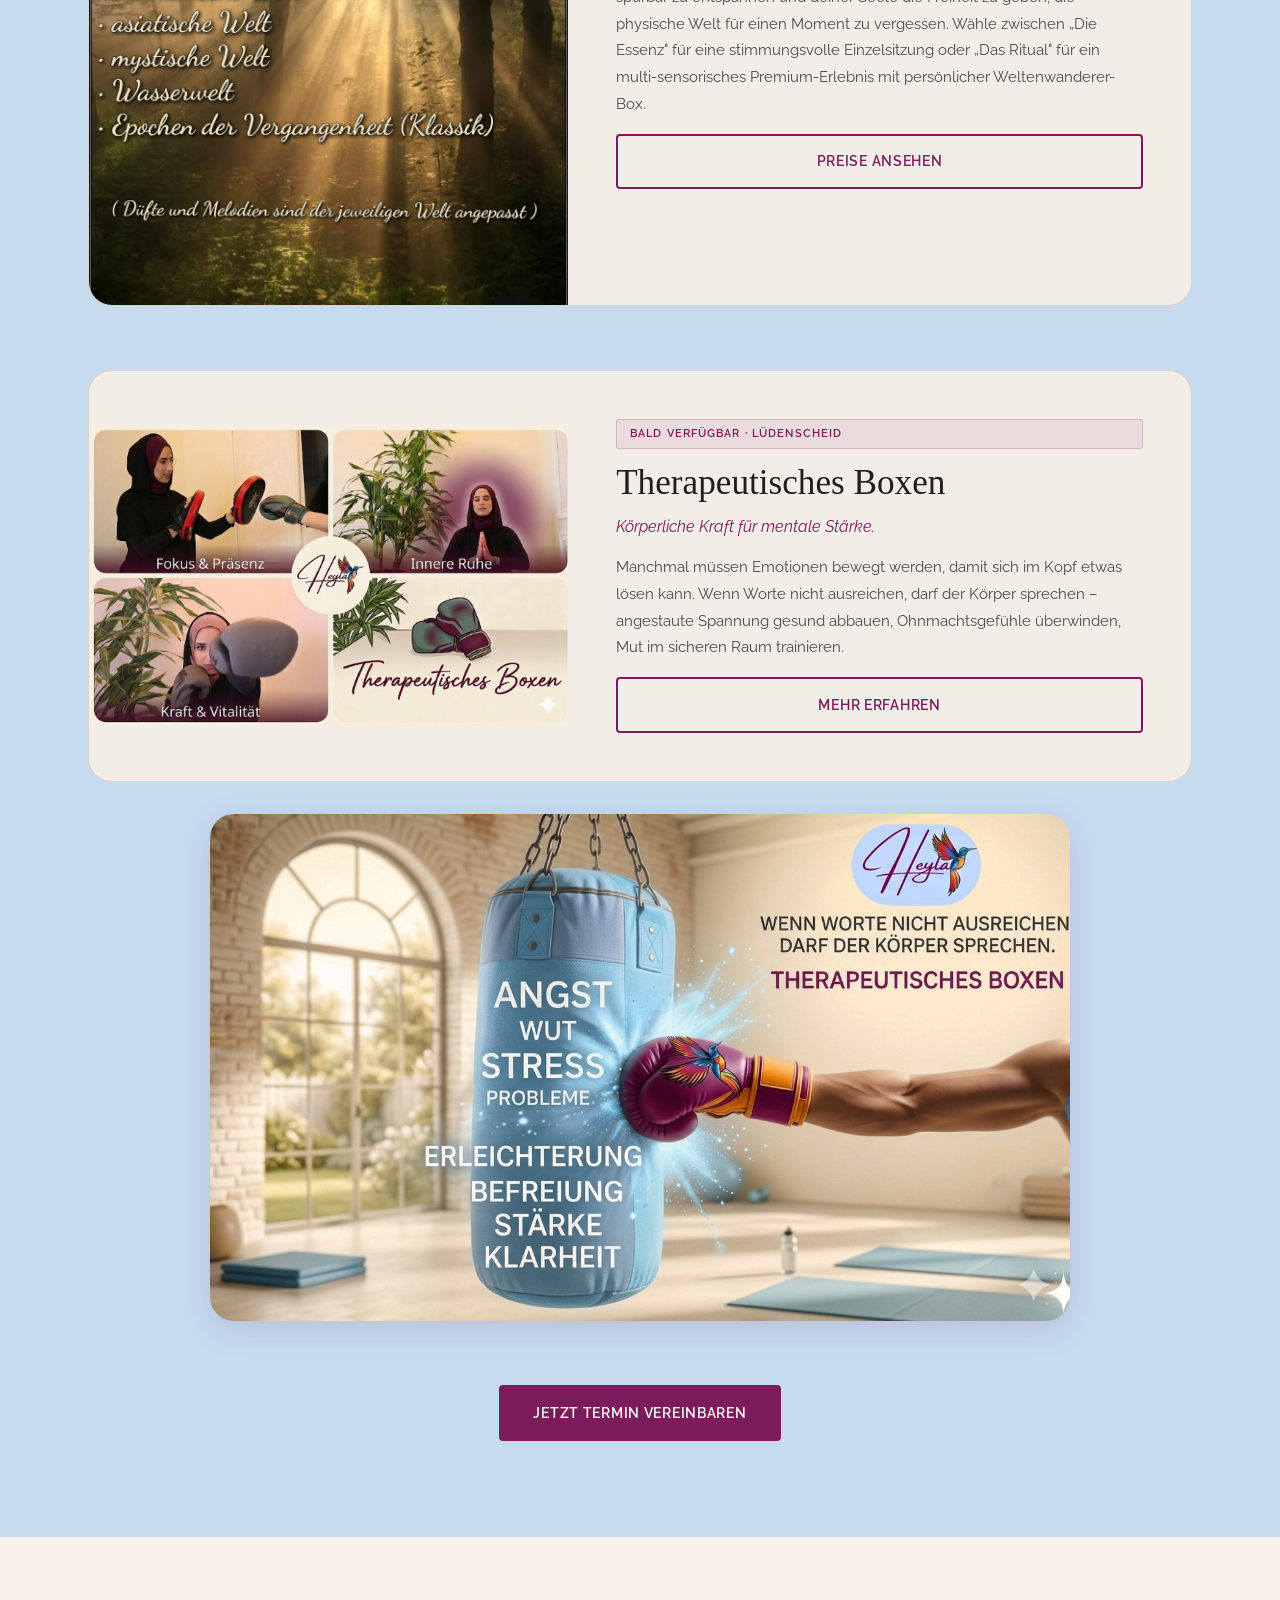
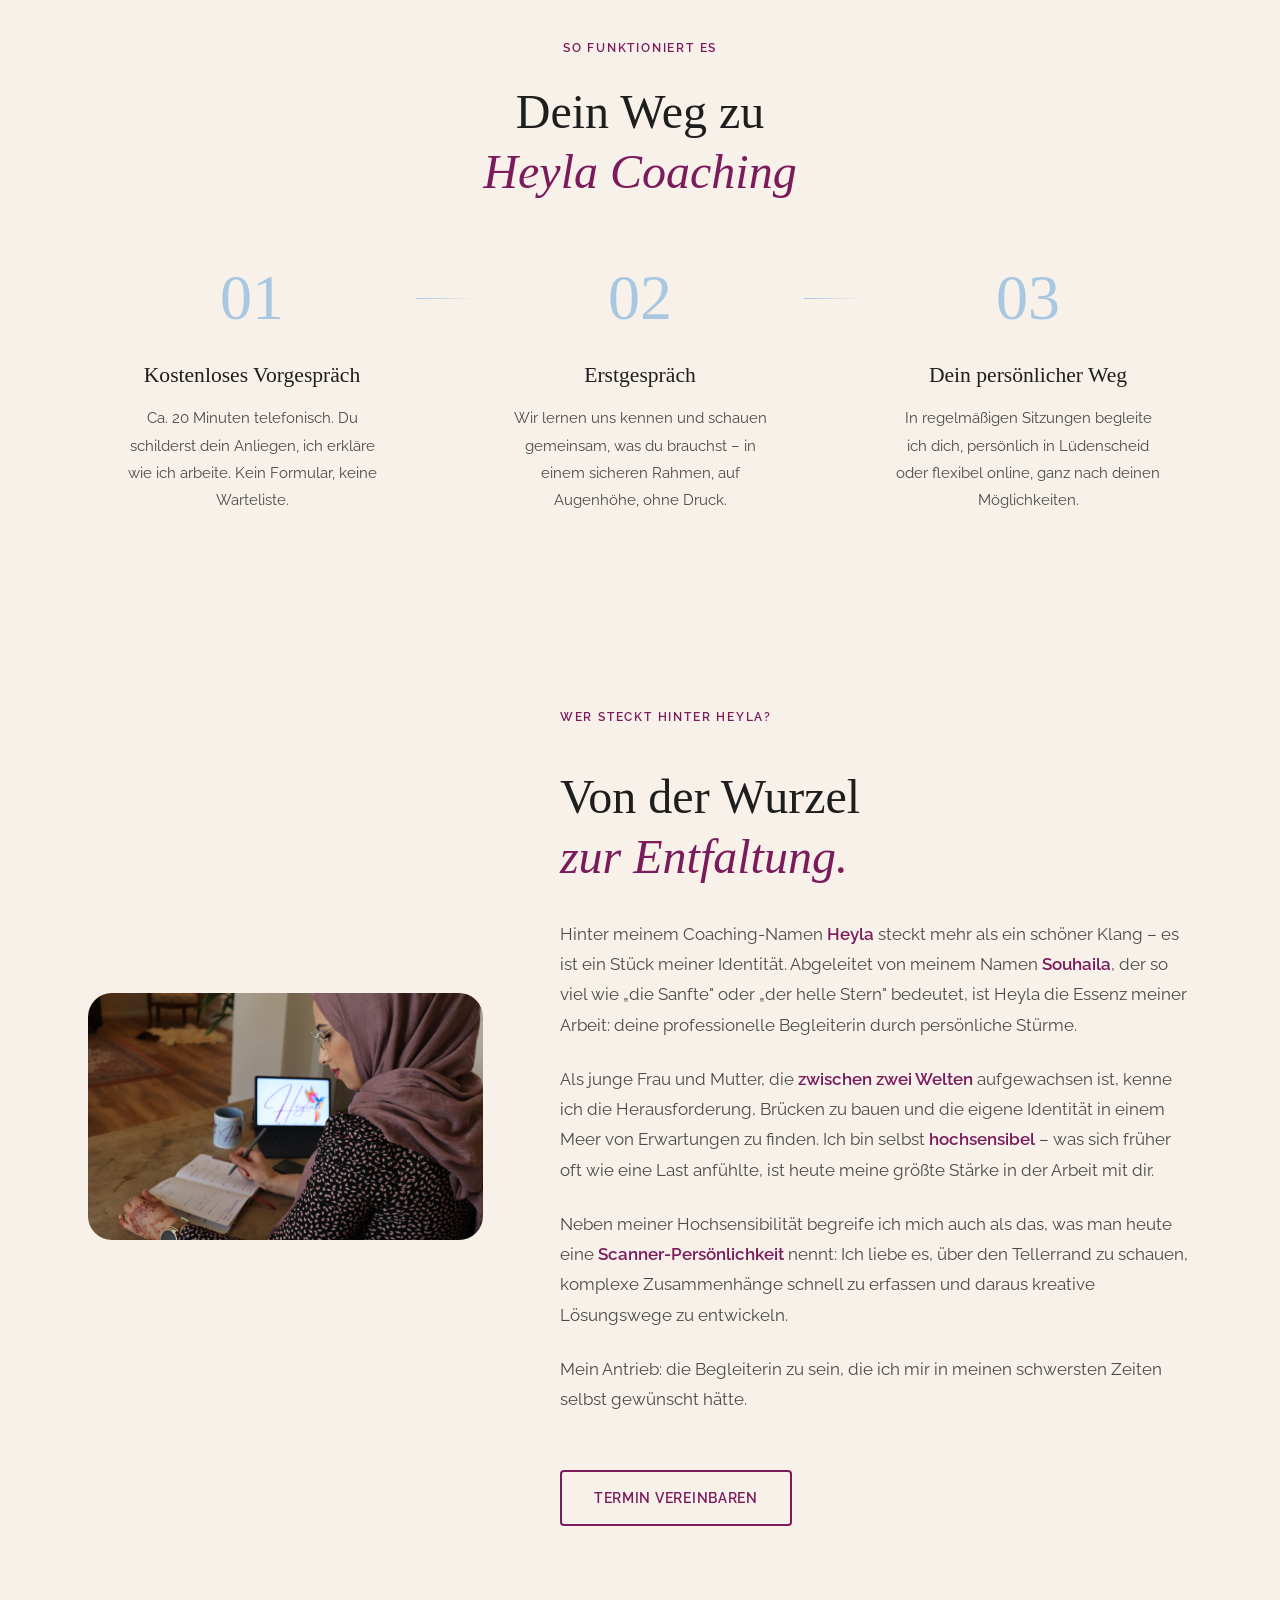
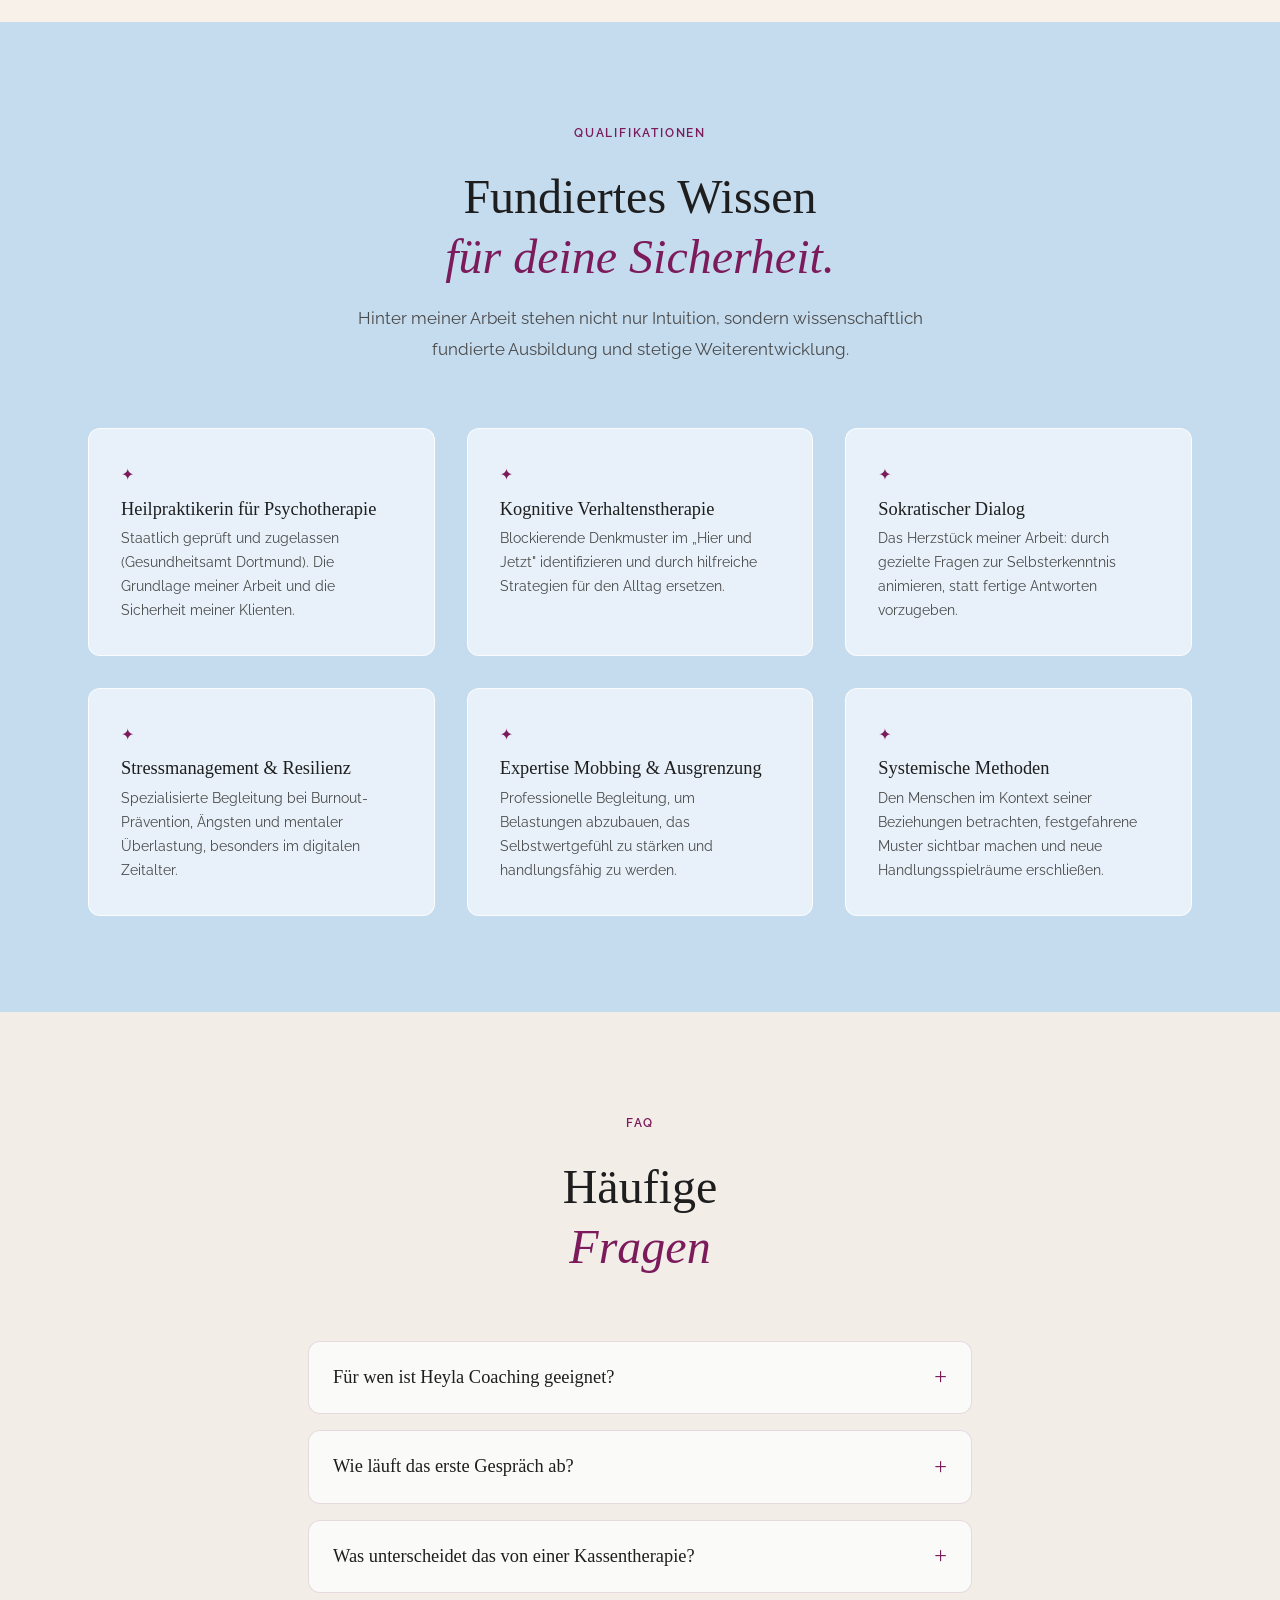
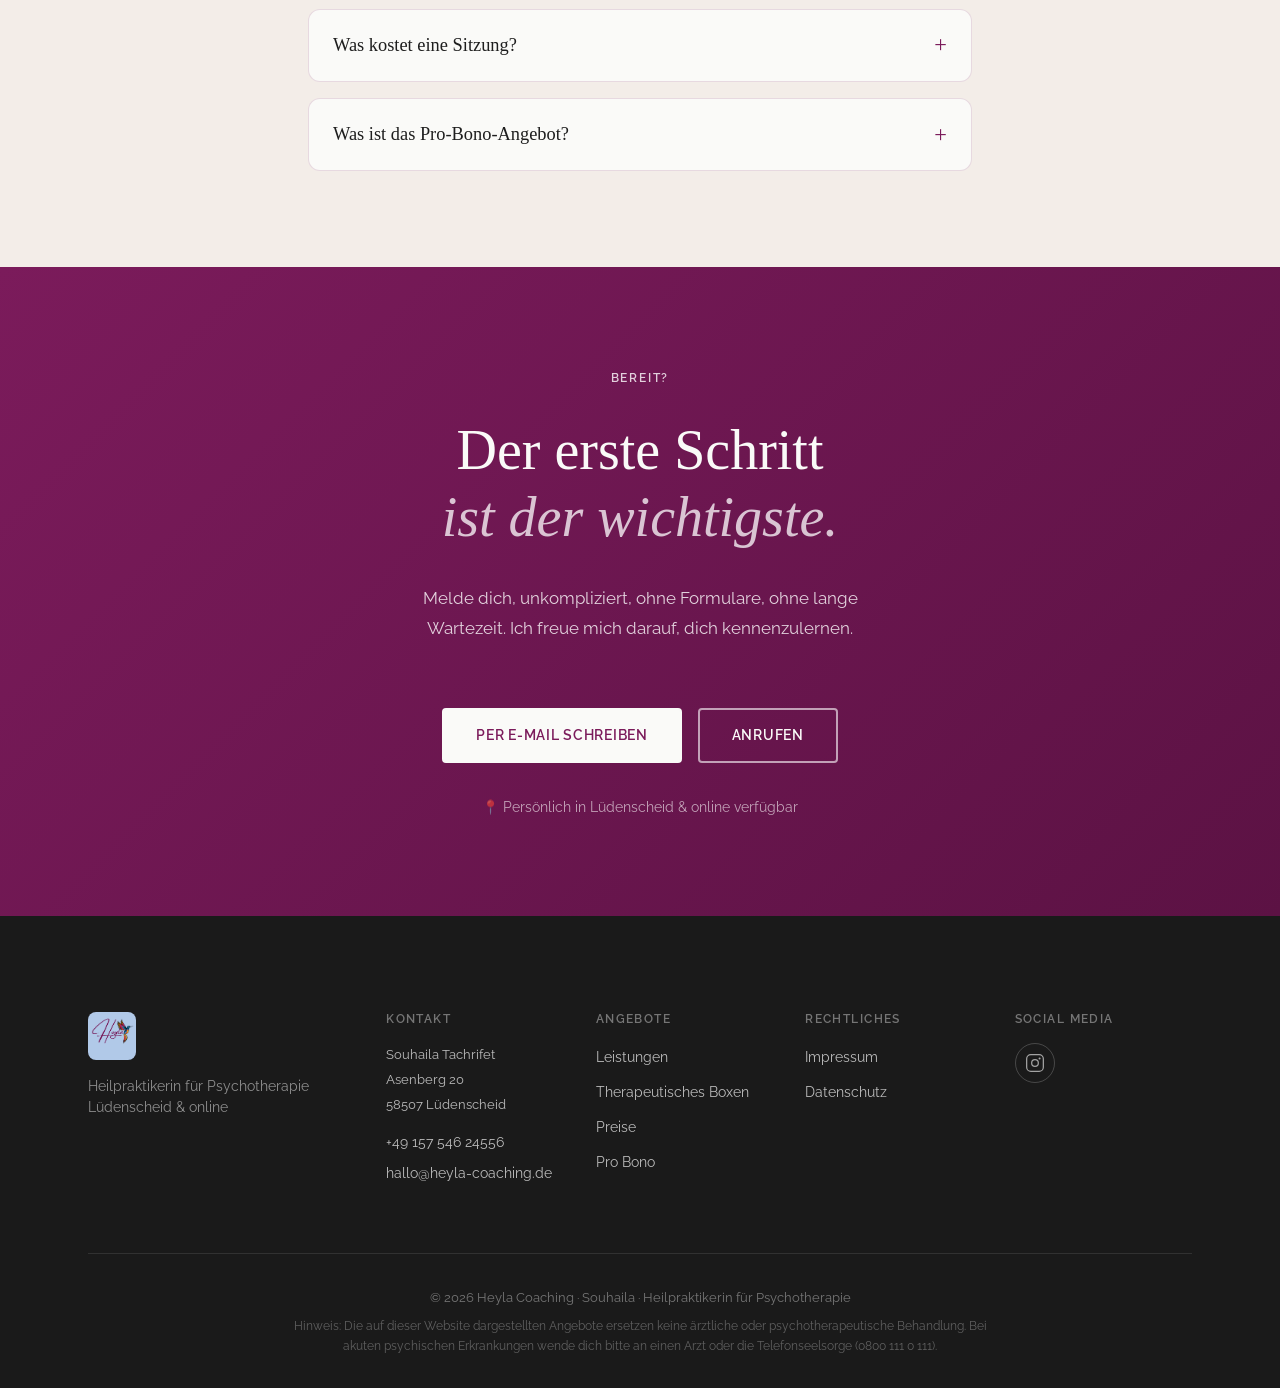
==== commit 50f5425b: "Boxing-Promo-Bild auf Desktop und Mobile unter Teaser hinzugefügt Co-Authored-By: Claude Sonnet 4.6 " ====
--- a/index.html
+++ b/index.html
@@ -228,6 +228,11 @@
           </div>
         </div>
 
+        <!-- Promo-Bild: nur auf Mobile sichtbar -->
+        <div class="boxing-promo-mobile">
+          <img src="Bilder/Neues%20Bild%20therapeutisches%20Boxen.png" alt="Therapeutisches Boxen – Wenn Worte nicht ausreichen, darf der Körper sprechen" class="boxing-promo-mobile__img" loading="lazy">
+        </div>
+
         <div class="text-center cta-spacing">
           <a href="#kontakt" class="btn btn--primary">Jetzt Termin vereinbaren</a>
         </div>
--- a/style.css
+++ b/style.css
@@ -1199,19 +1199,7 @@
   }
 
   .boxing-page-hero__image-wrap {
-    display: block;
-    width: 100%;
-    padding: 0;
-    order: -1;
-    aspect-ratio: 16 / 9;
-    overflow: hidden;
-  }
-
-  .boxing-page-hero__image {
-    width: 100%;
-    height: 100%;
-    max-width: unset;
-    object-fit: cover;
+    display: none;
   }
 
   /* Boxing Danach-Bild */
@@ -1541,6 +1529,24 @@
   line-height: 1.8;
   color: var(--text-mid);
   margin: 0.25rem 0 0.5rem;
+}
+
+/* ===== BOXING PROMO ===== */
+.boxing-promo-mobile {
+  display: block;
+  margin-top: var(--space-md);
+  border-radius: var(--radius-lg);
+  overflow: hidden;
+  box-shadow: 0 8px 32px rgba(123, 27, 91, 0.15);
+  max-width: 860px;
+  margin-left: auto;
+  margin-right: auto;
+}
+
+.boxing-promo-mobile__img {
+  width: 100%;
+  height: auto;
+  display: block;
 }
 
 /* ===== WELTENWANDERUNG TEASER ===== */
@@ -2564,6 +2570,7 @@
     grid-template-columns: 1fr;
   }
 
+
   /* Ich-sehe: 1-Spalte, Foto oben */
   .ich-sehe__inner {
     grid-template-columns: 1fr;
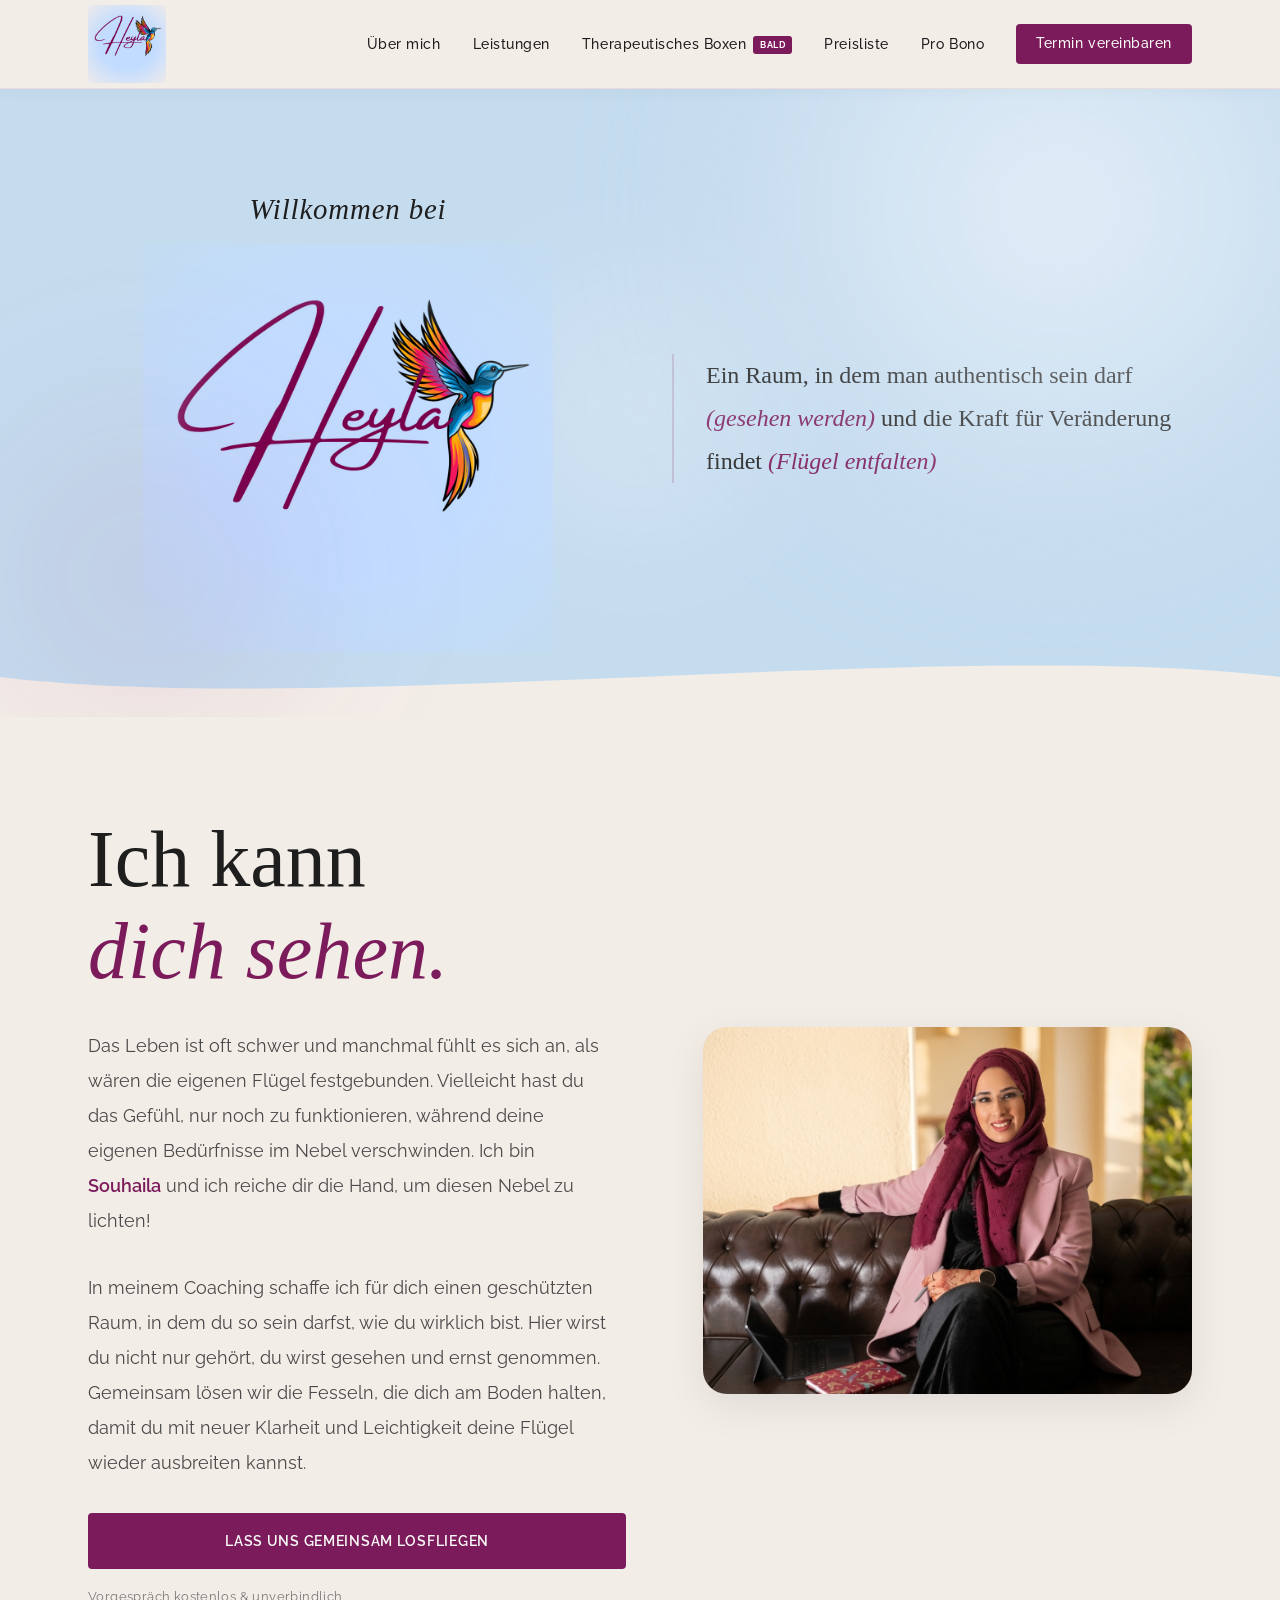
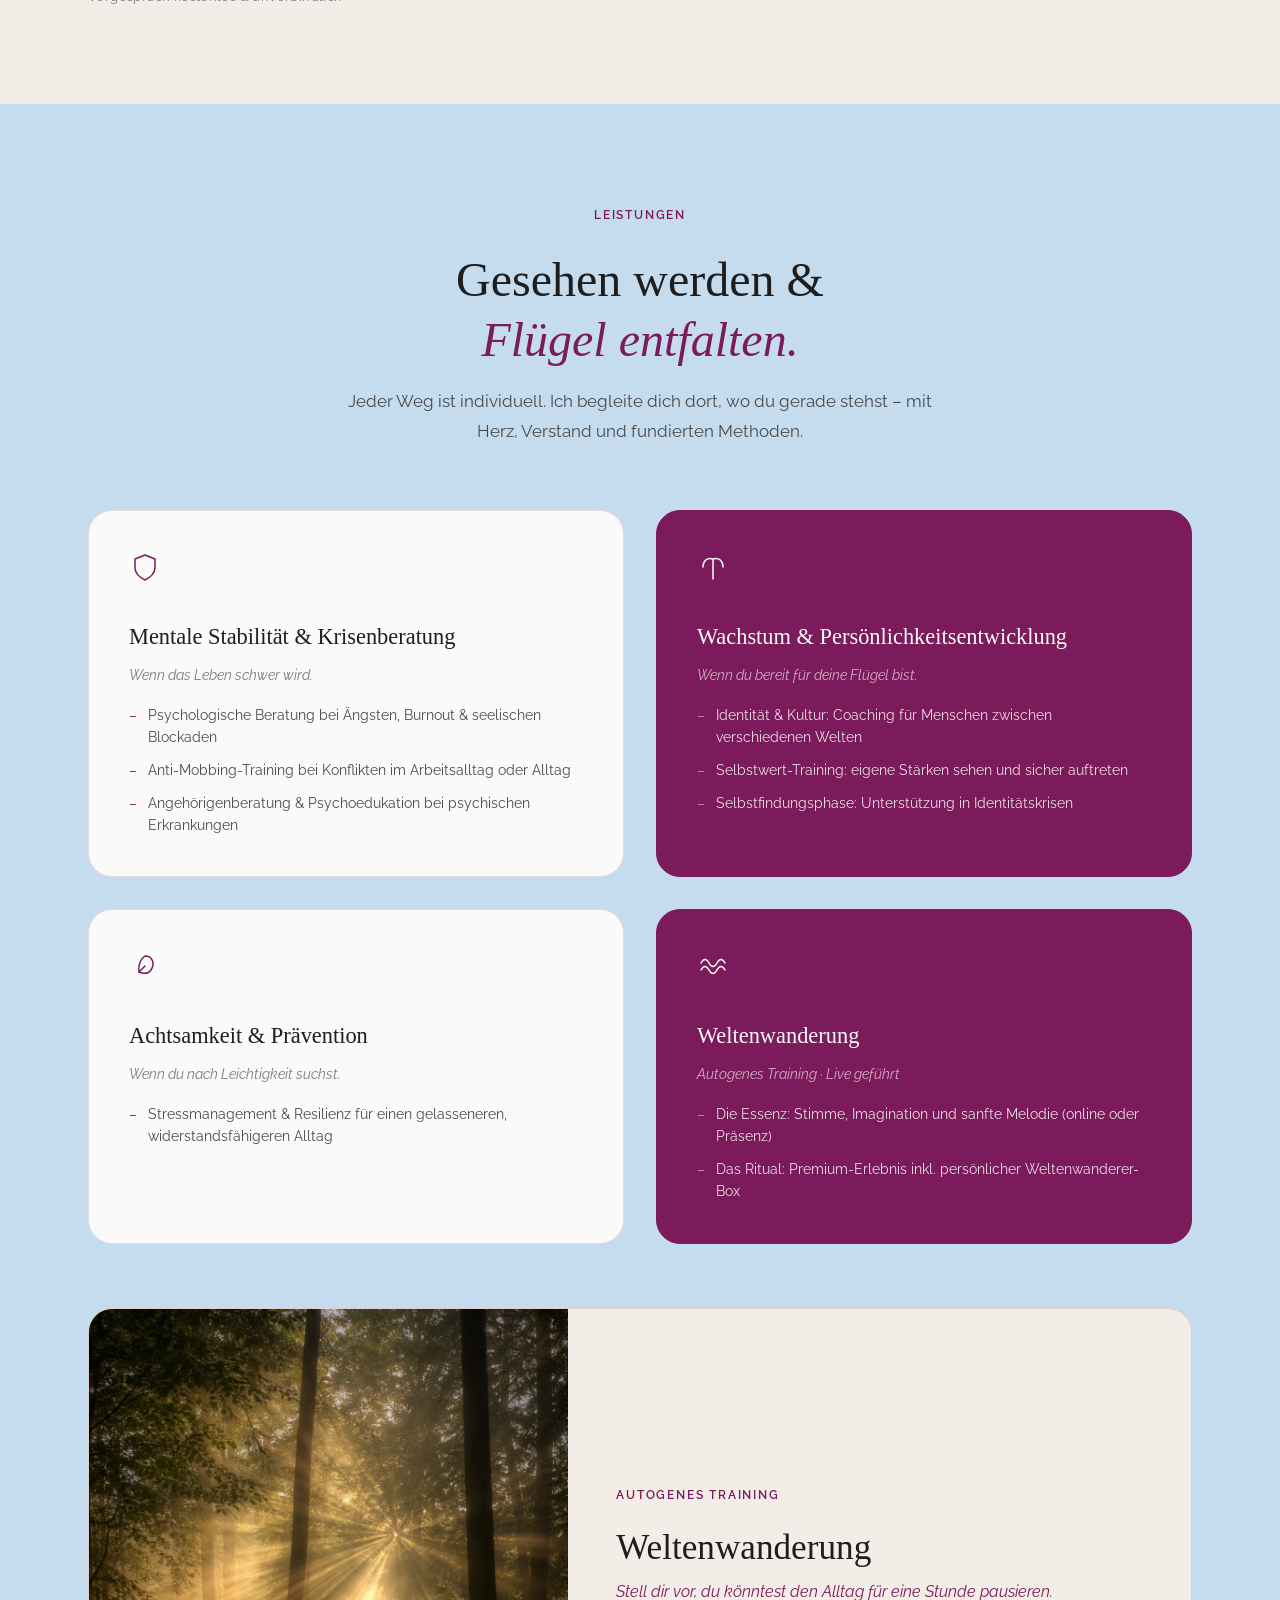
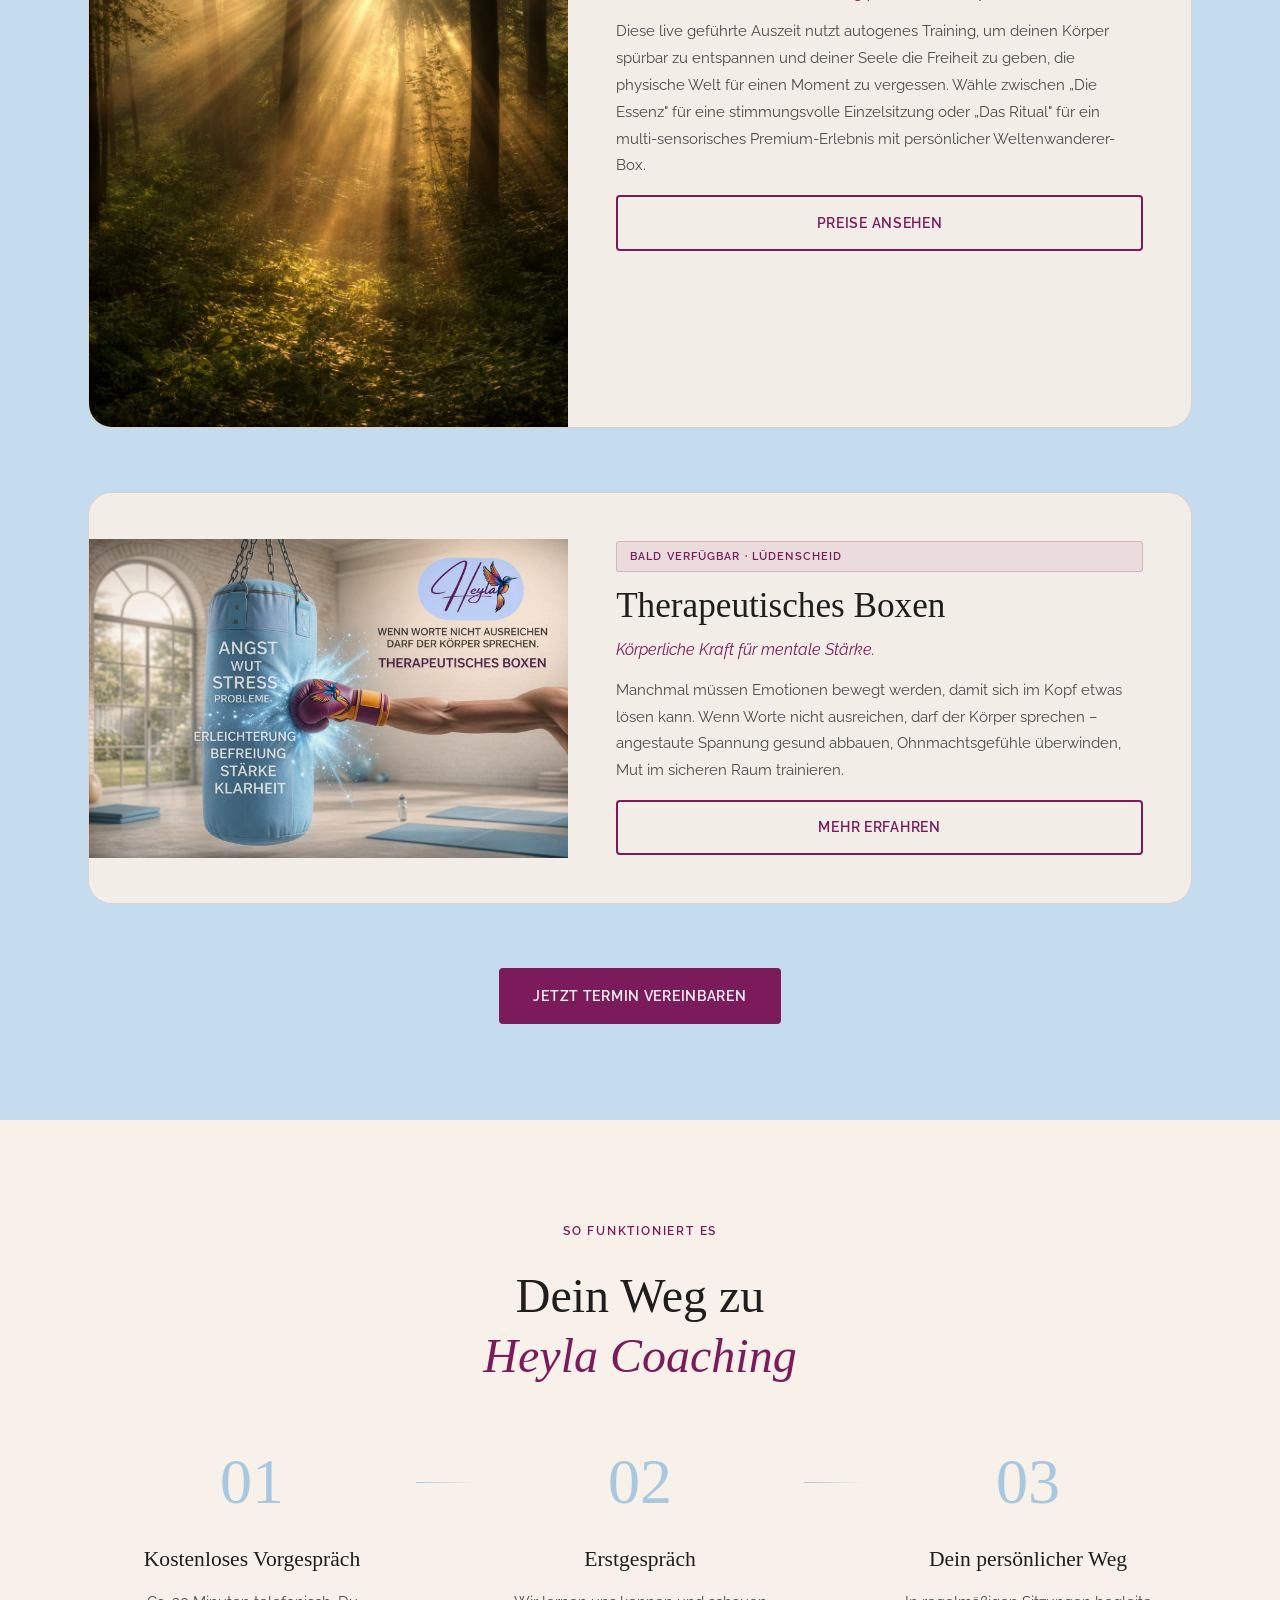
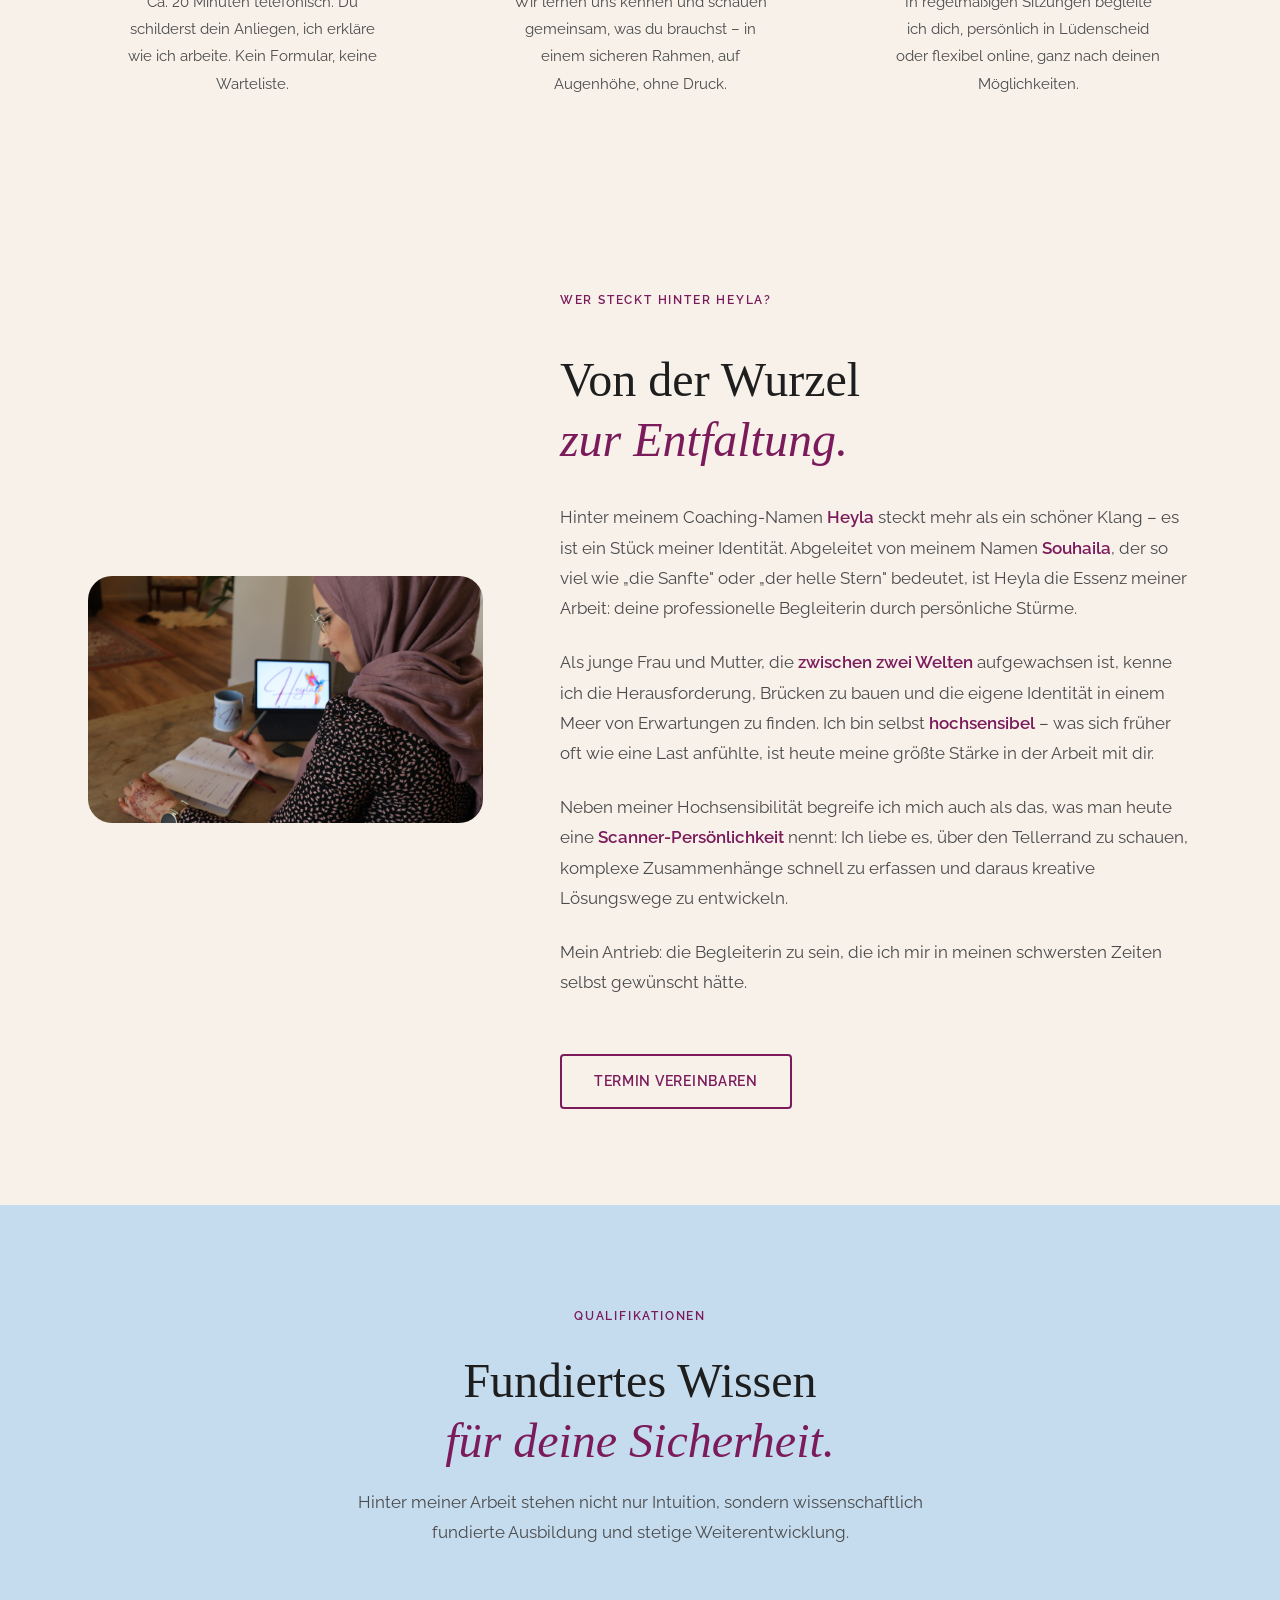
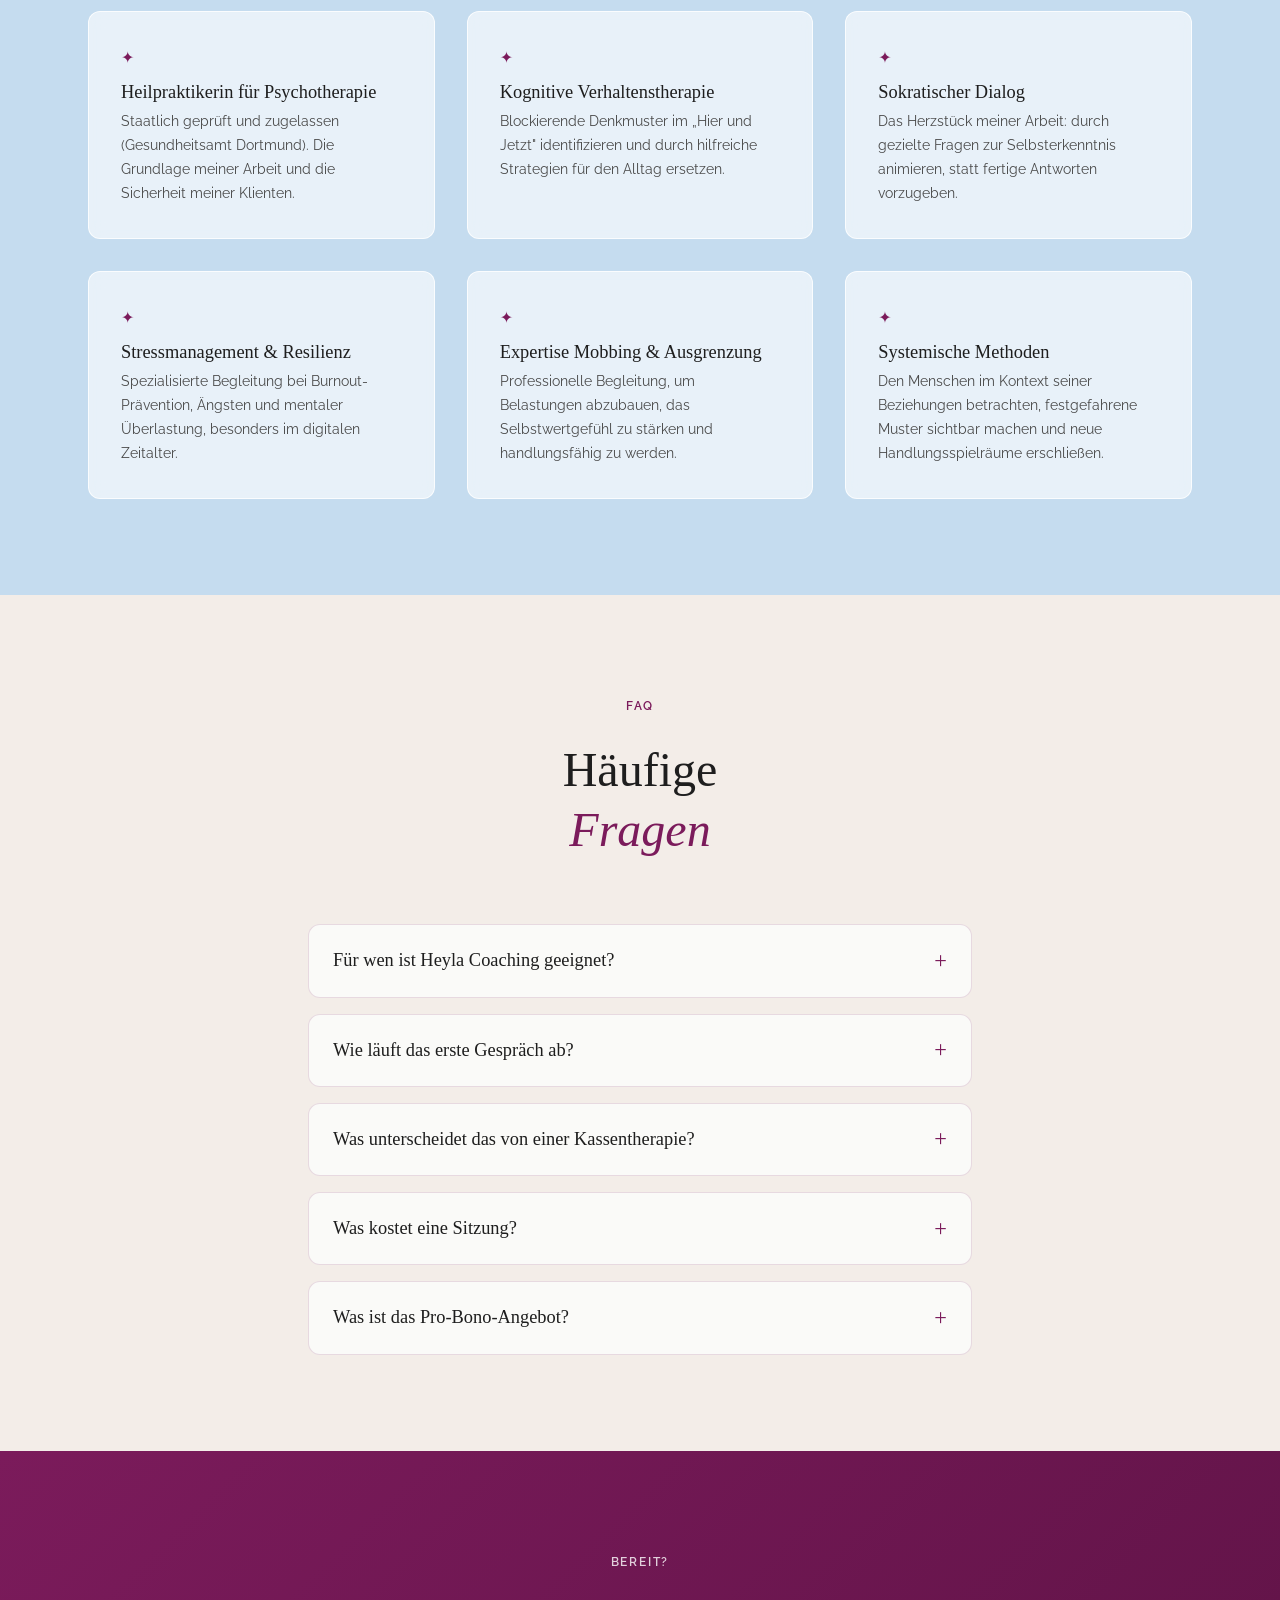
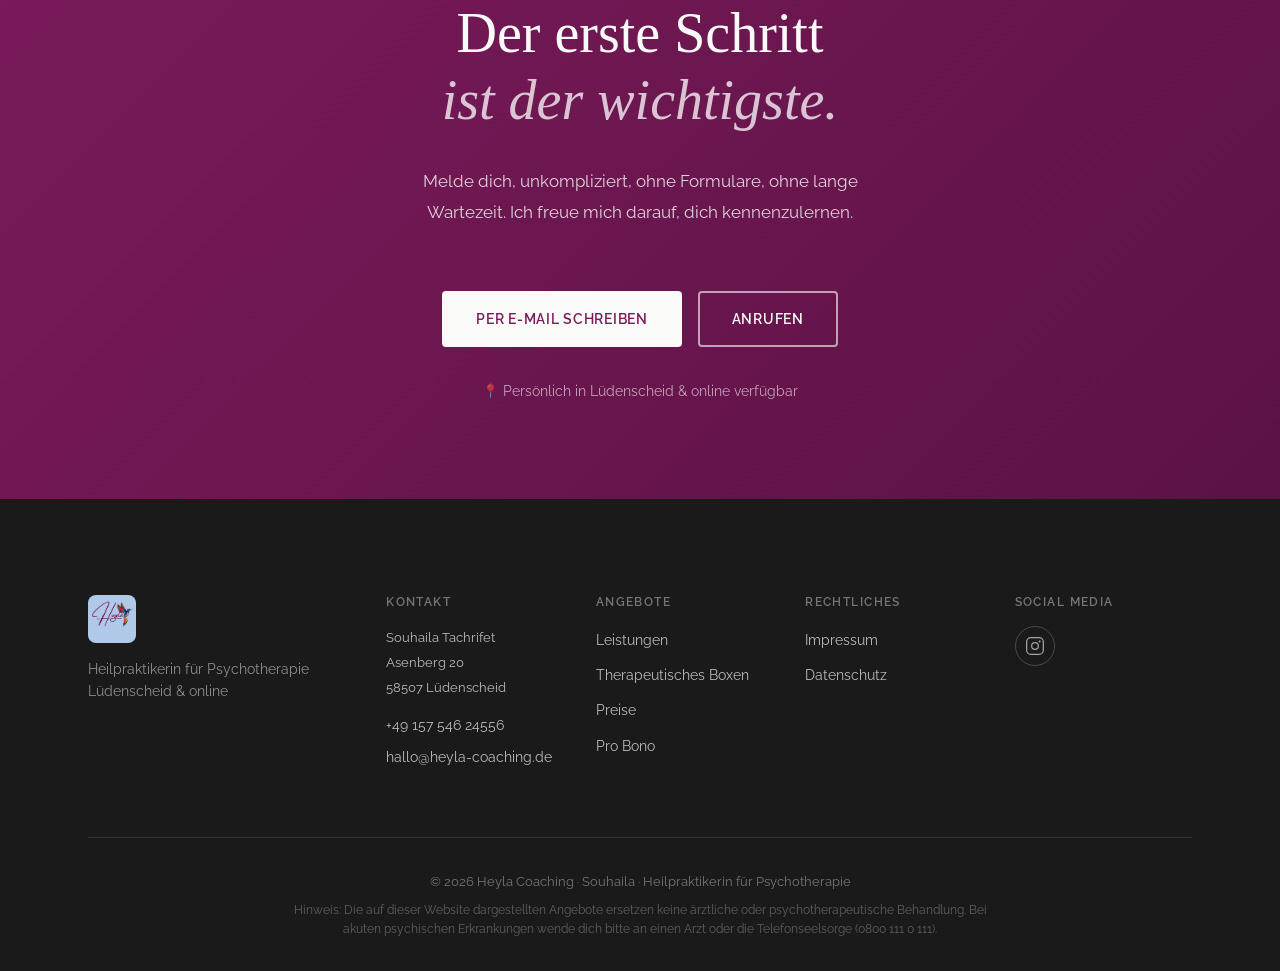
==== commit f6539436: "Bilder aktualisiert, Boxing-Hero Mobile eingeblendet, Promo-Bild entfernt - Boxing-Hero (therapeutis" ====
--- a/index.html
+++ b/index.html
@@ -194,7 +194,7 @@
         <!-- Weltenwanderung Teaser -->
         <div class="weltenwanderung-teaser">
           <div class="weltenwanderung-teaser__image-wrap">
-            <img src="Bilder/Autogenes%20Training.jpg" alt="Weltenwanderung – Autogenes Training bei Heyla Coaching" class="weltenwanderung-teaser__image" loading="lazy">
+            <img src="Bilder/Autoegenes%20Training.png" alt="Weltenwanderung – Autogenes Training bei Heyla Coaching" class="weltenwanderung-teaser__image" loading="lazy">
           </div>
           <div class="weltenwanderung-teaser__content">
             <span class="section-tag" style="margin-bottom:0.5rem;">Autogenes Training</span>
@@ -213,7 +213,7 @@
         <!-- Therapeutisches Boxen Teaser -->
         <div class="boxing-teaser">
           <div class="boxing-teaser__image-wrap">
-            <img src="Bilder/4er%20Bild%20therapeutisches%20Boxen.png" alt="Therapeutisches Boxen bei Heyla Coaching – Bald verfügbar" class="boxing-teaser__image" loading="lazy">
+            <img src="Bilder/Thearpeutisches%20Boxen%20final.png" alt="Therapeutisches Boxen bei Heyla Coaching – Bald verfügbar" class="boxing-teaser__image" loading="lazy">
           </div>
           <div class="boxing-teaser__content">
             <span class="badge badge--soon">Bald verfügbar · Lüdenscheid</span>
@@ -226,11 +226,6 @@
             </p>
             <a href="therapeutisches-boxen.html" class="btn btn--outline">Mehr erfahren</a>
           </div>
-        </div>
-
-        <!-- Promo-Bild: nur auf Mobile sichtbar -->
-        <div class="boxing-promo-mobile">
-          <img src="Bilder/Neues%20Bild%20therapeutisches%20Boxen.png" alt="Therapeutisches Boxen – Wenn Worte nicht ausreichen, darf der Körper sprechen" class="boxing-promo-mobile__img" loading="lazy">
         </div>
 
         <div class="text-center cta-spacing">
--- a/style.css
+++ b/style.css
@@ -1199,7 +1199,19 @@
   }
 
   .boxing-page-hero__image-wrap {
-    display: none;
+    display: flex;
+    order: -1;
+    margin-bottom: var(--space-md);
+    justify-content: center;
+  }
+
+  .boxing-page-hero__image {
+    width: 100%;
+    max-width: 100%;
+    border-radius: var(--radius-lg);
+    object-fit: cover;
+    aspect-ratio: 16 / 9;
+    box-shadow: 0 8px 32px rgba(123, 27, 91, 0.15);
   }
 
   /* Boxing Danach-Bild */
@@ -1529,24 +1541,6 @@
   line-height: 1.8;
   color: var(--text-mid);
   margin: 0.25rem 0 0.5rem;
-}
-
-/* ===== BOXING PROMO ===== */
-.boxing-promo-mobile {
-  display: block;
-  margin-top: var(--space-md);
-  border-radius: var(--radius-lg);
-  overflow: hidden;
-  box-shadow: 0 8px 32px rgba(123, 27, 91, 0.15);
-  max-width: 860px;
-  margin-left: auto;
-  margin-right: auto;
-}
-
-.boxing-promo-mobile__img {
-  width: 100%;
-  height: auto;
-  display: block;
 }
 
 /* ===== WELTENWANDERUNG TEASER ===== */
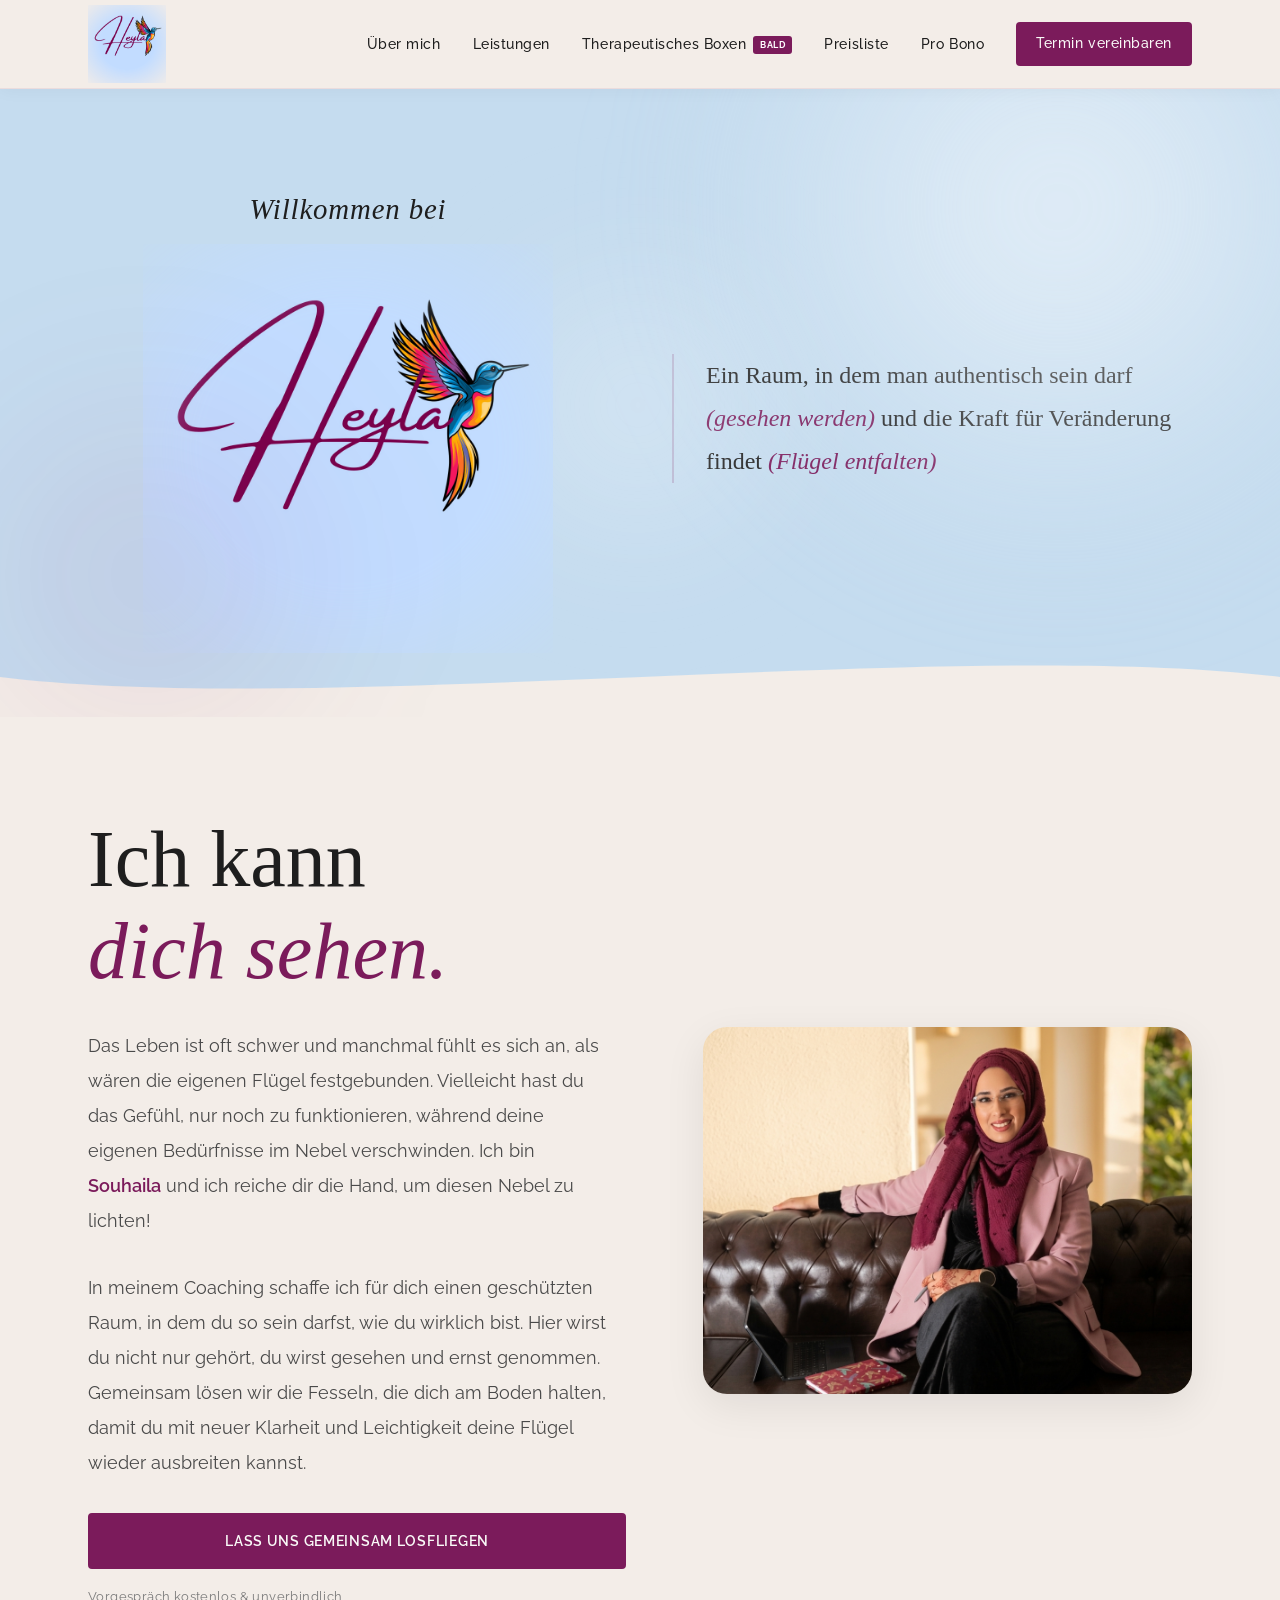
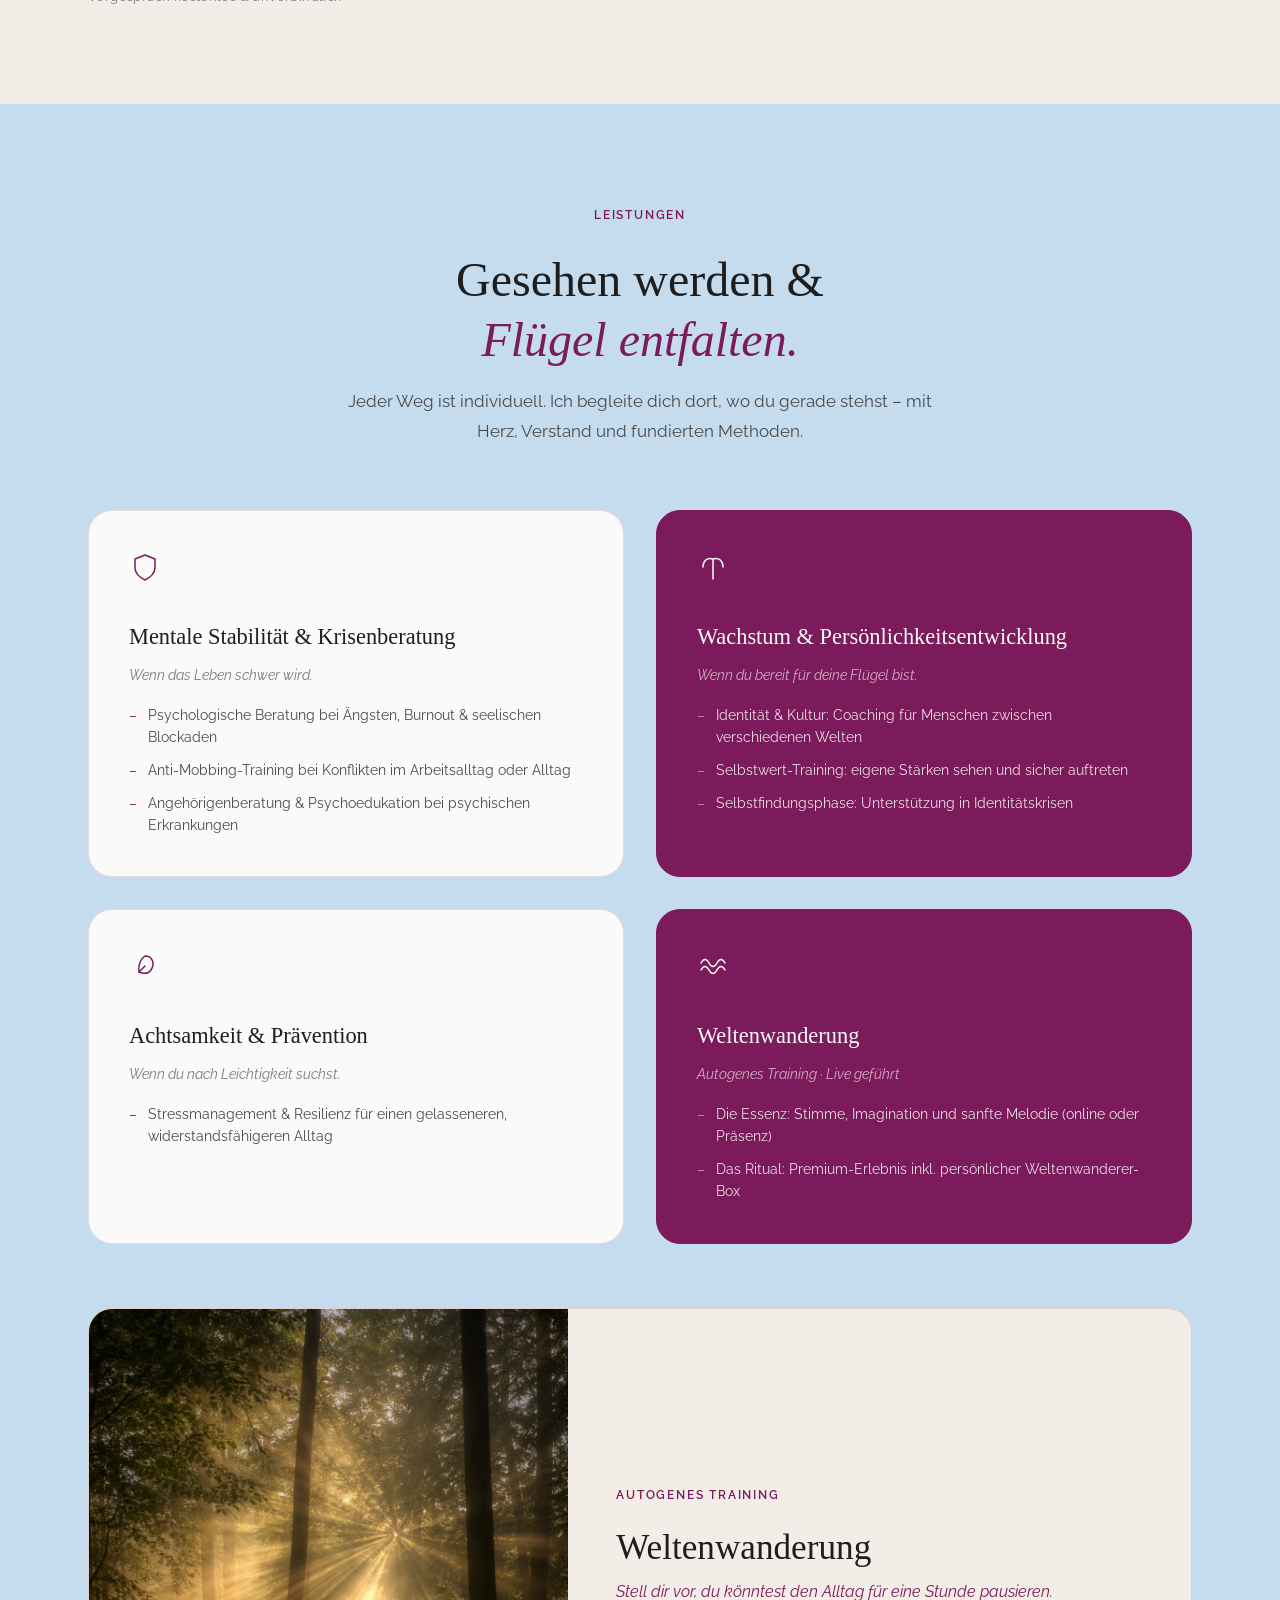
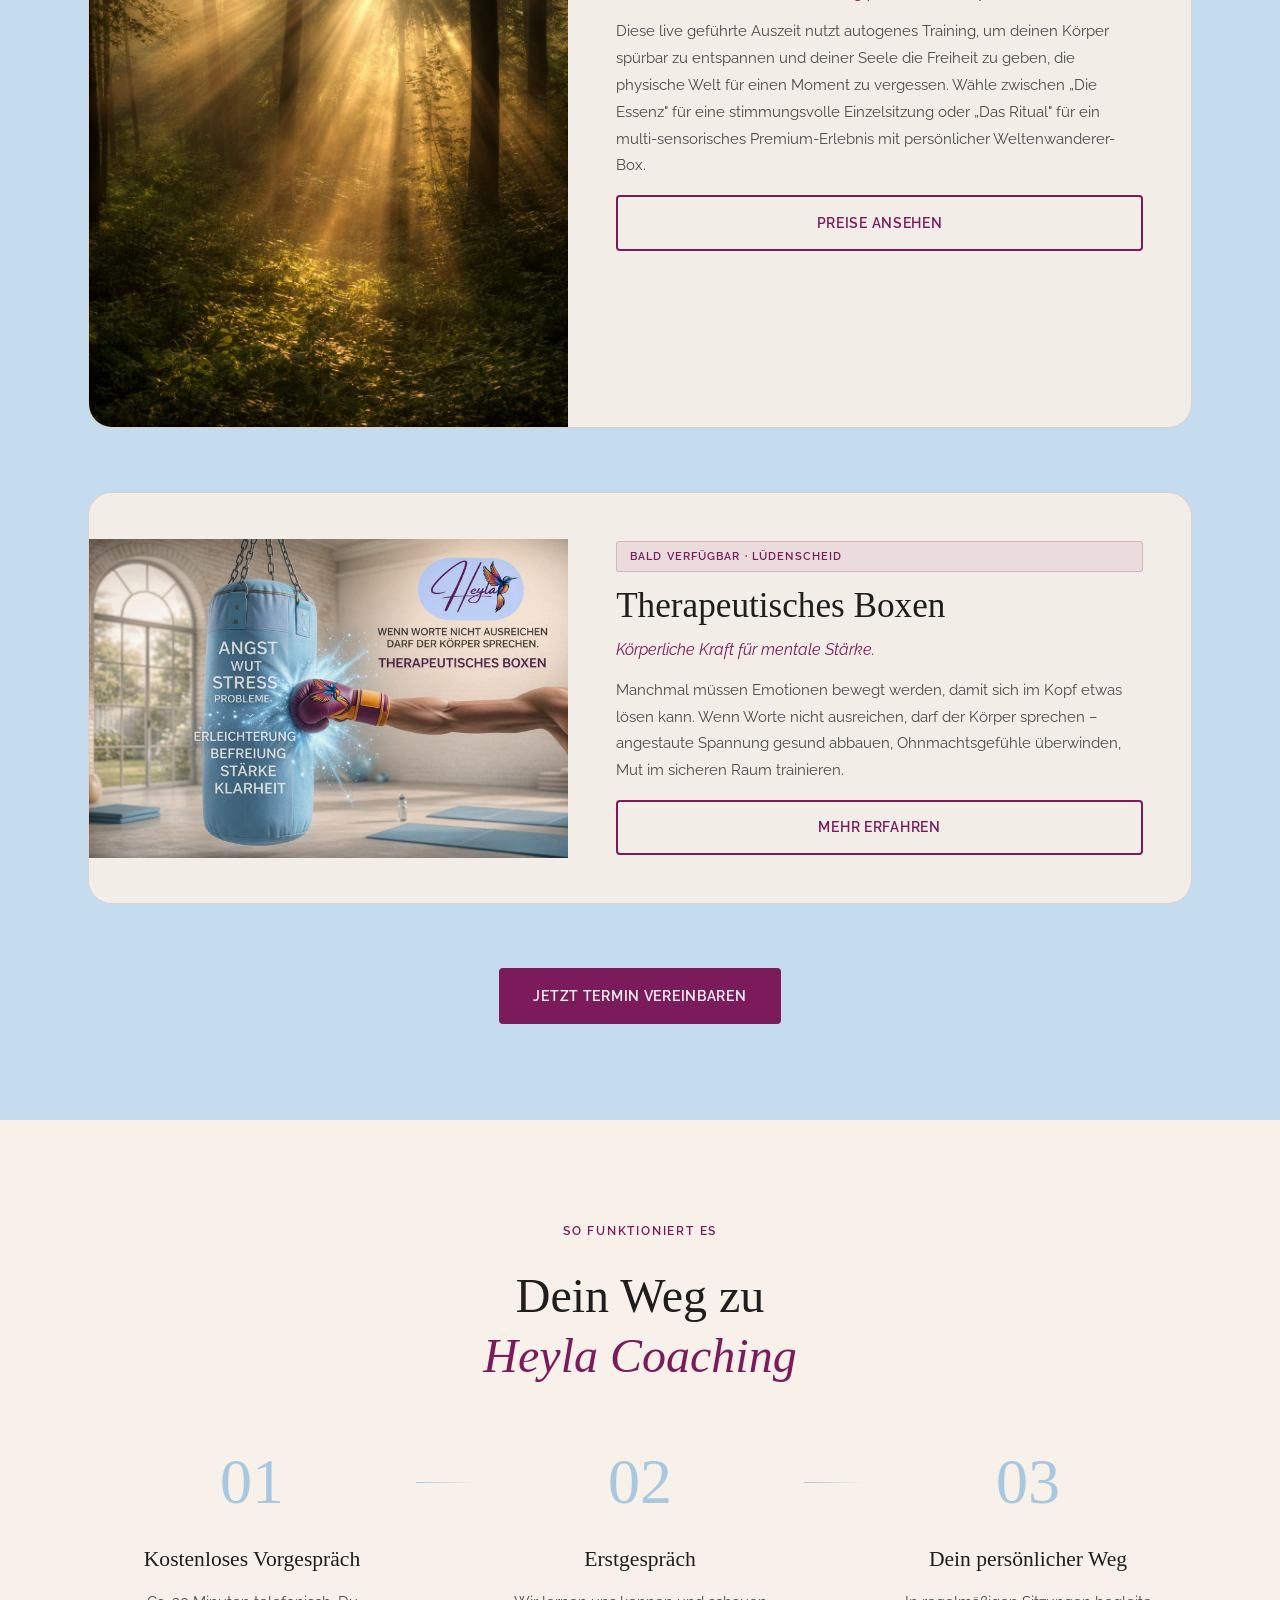
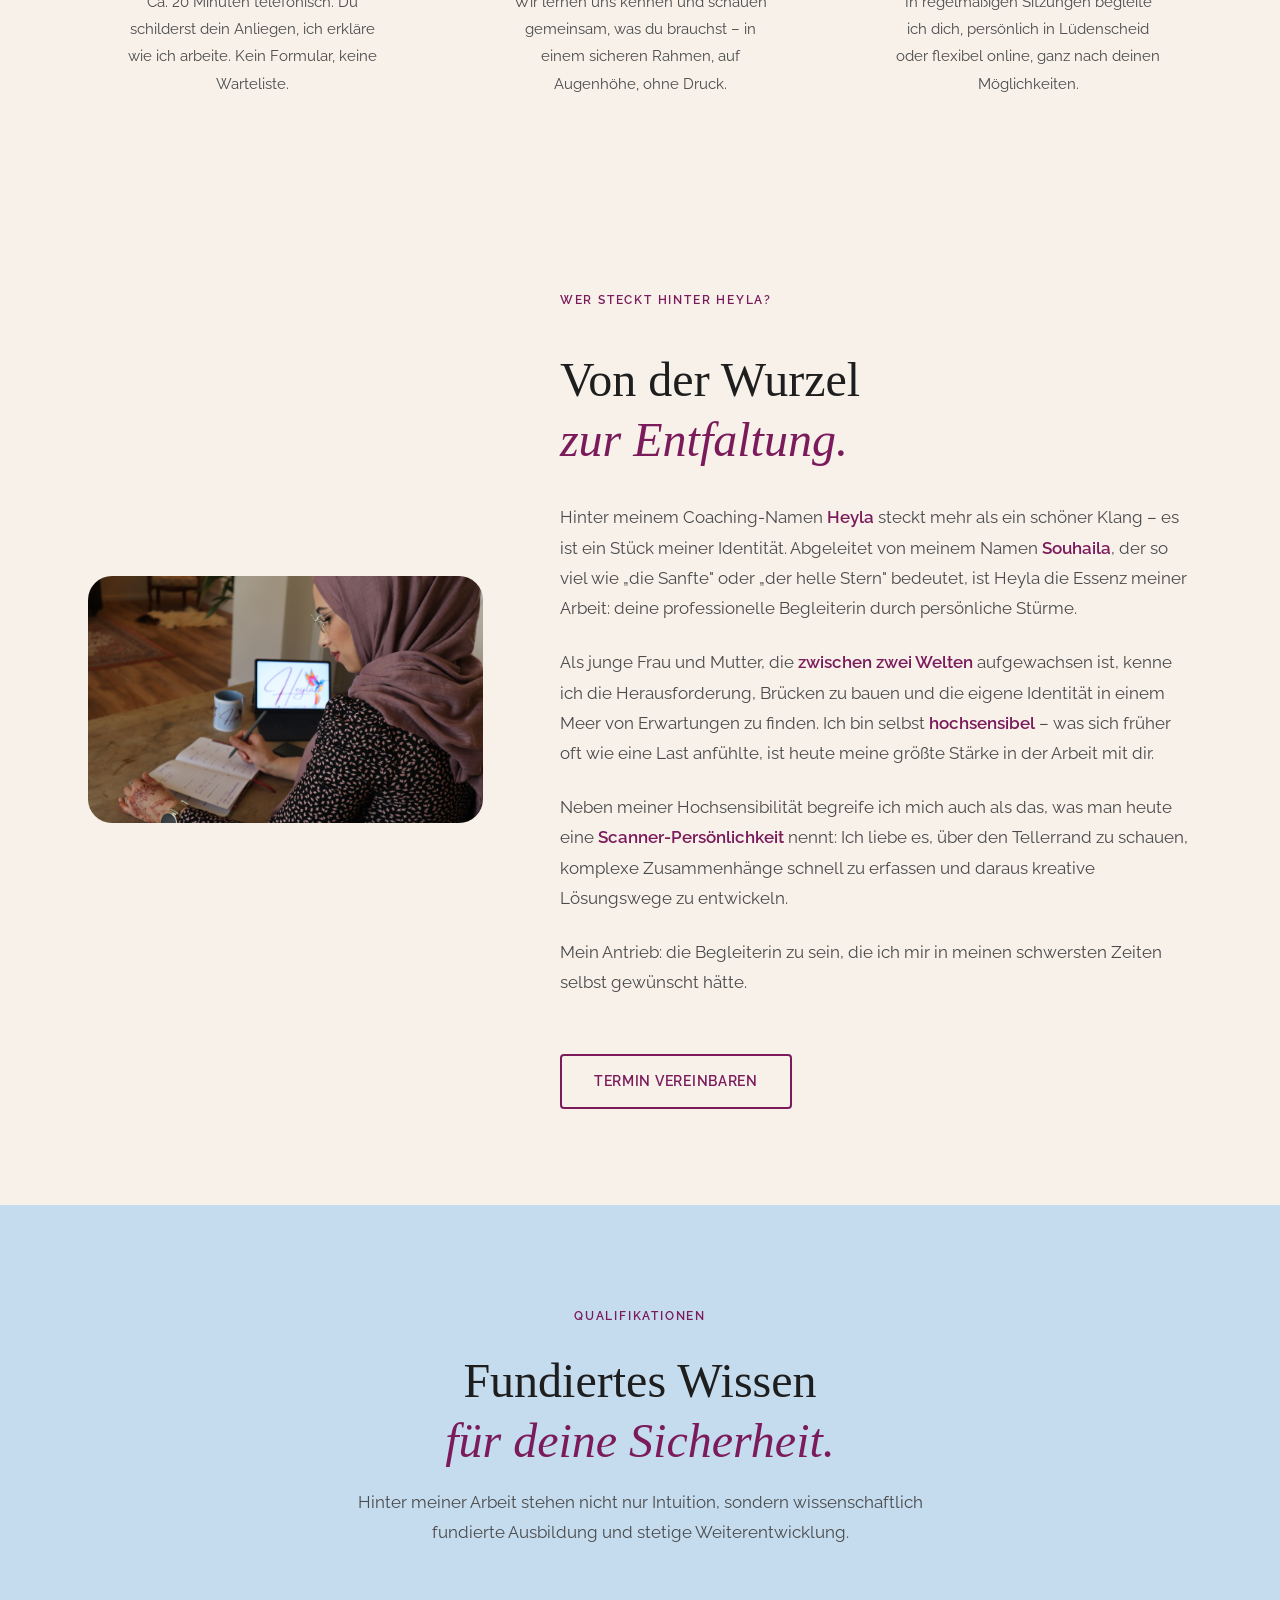
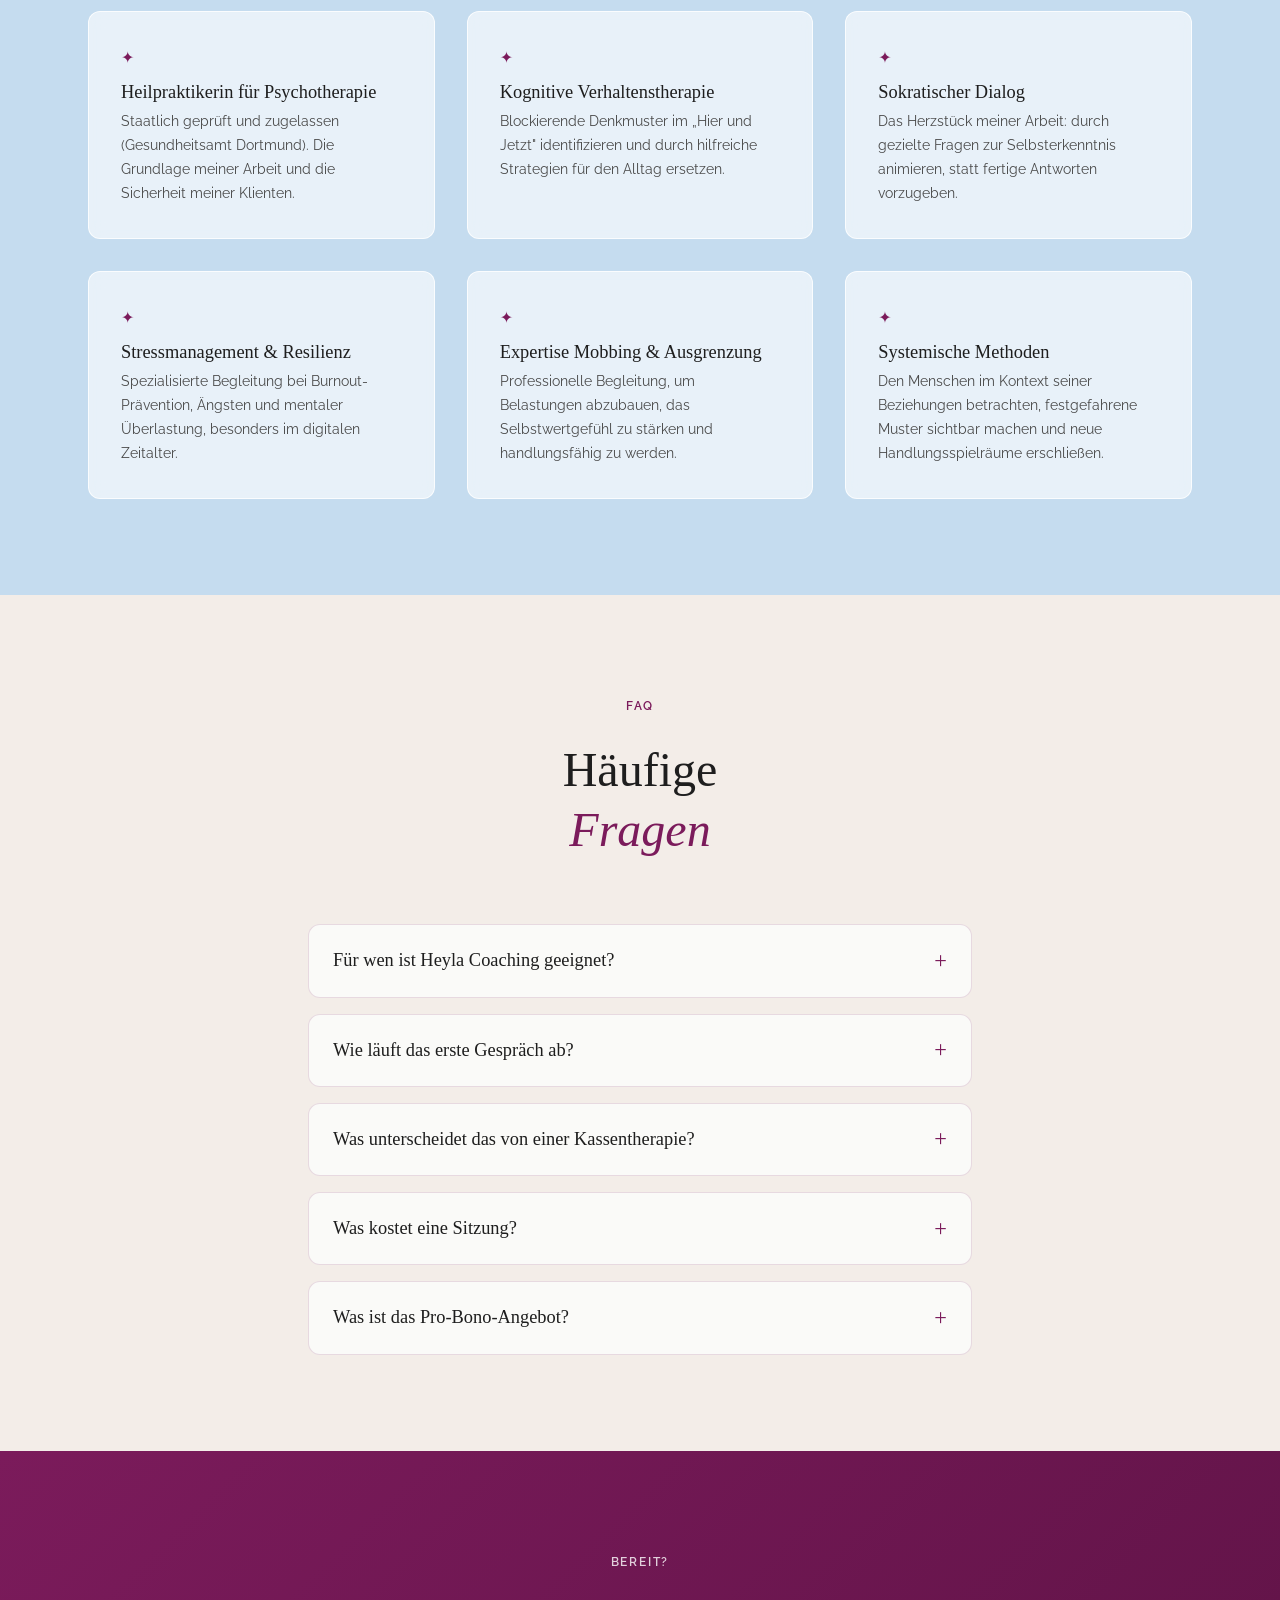
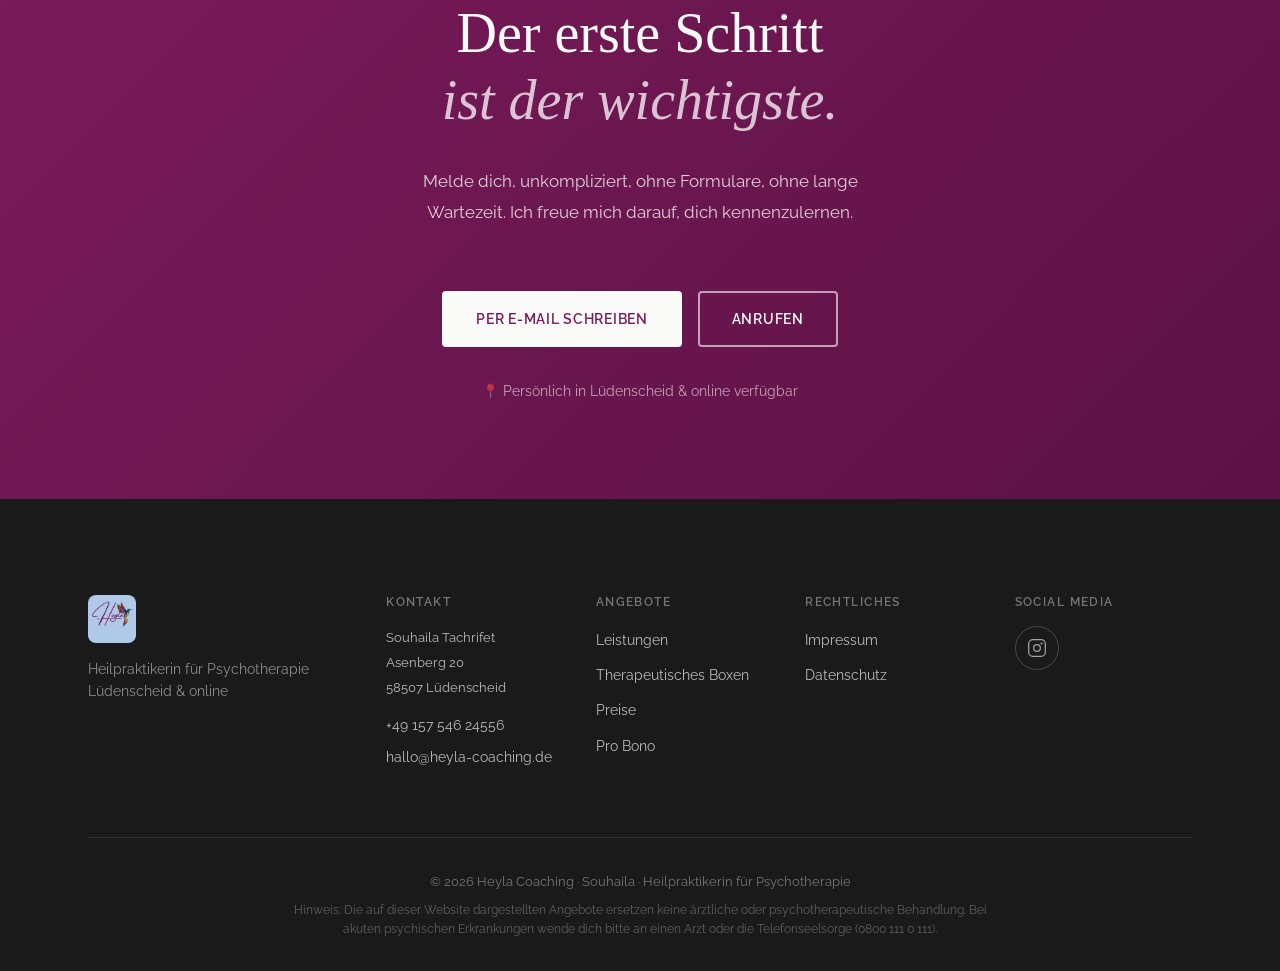
==== commit c463ec1c: "Website-Abschlussaudit: Fehler + DSGVO + CSS-Cleanup - Bildname-Tippfehler behoben (Thearpeutisches " ====
--- a/index.html
+++ b/index.html
@@ -213,7 +213,7 @@
         <!-- Therapeutisches Boxen Teaser -->
         <div class="boxing-teaser">
           <div class="boxing-teaser__image-wrap">
-            <img src="Bilder/Thearpeutisches%20Boxen%20final.png" alt="Therapeutisches Boxen bei Heyla Coaching – Bald verfügbar" class="boxing-teaser__image" loading="lazy">
+            <img src="Bilder/Therapeutisches%20Boxen%20final.png" alt="Therapeutisches Boxen bei Heyla Coaching – Bald verfügbar" class="boxing-teaser__image" loading="lazy">
           </div>
           <div class="boxing-teaser__content">
             <span class="badge badge--soon">Bald verfügbar · Lüdenscheid</span>
--- a/style.css
+++ b/style.css
@@ -297,7 +297,7 @@
   color: var(--white) !important;
   padding: 0.5rem 1.25rem;
   border-radius: 4px;
-  min-height: 40px;
+  min-height: 44px;
   display: inline-flex;
   align-items: center;
   transition: background var(--transition), transform var(--transition);
@@ -911,8 +911,8 @@
   display: flex;
   align-items: center;
   justify-content: center;
-  width: 40px;
-  height: 40px;
+  width: 44px;
+  height: 44px;
   border-radius: 50%;
   border: 1px solid rgba(255, 255, 255, 0.2);
   color: rgba(255, 255, 255, 0.6);
@@ -1177,12 +1177,7 @@
   }
 
   .boxing-teaser__image-wrap {
-    min-height: unset;
-    max-height: unset;
-  }
-
-  .boxing-teaser__image {
-    height: auto;
+    display: none;
   }
 
   .boxing-teaser__content {
@@ -1199,19 +1194,7 @@
   }
 
   .boxing-page-hero__image-wrap {
-    display: flex;
-    order: -1;
-    margin-bottom: var(--space-md);
-    justify-content: center;
-  }
-
-  .boxing-page-hero__image {
-    width: 100%;
-    max-width: 100%;
-    border-radius: var(--radius-lg);
-    object-fit: cover;
-    aspect-ratio: 16 / 9;
-    box-shadow: 0 8px 32px rgba(123, 27, 91, 0.15);
+    display: none;
   }
 
   /* Boxing Danach-Bild */
@@ -1223,6 +1206,16 @@
   /* Pro-Bono Zielgruppe: 3 schmale Spalten → 1 Spalte */
   .probono-who-grid {
     grid-template-columns: 1fr;
+  }
+
+  /* Weltenwanderung Teaser: 1 Spalte */
+  .weltenwanderung-teaser {
+    grid-template-columns: 1fr;
+  }
+
+  .weltenwanderung-teaser__image-wrap {
+    aspect-ratio: 4 / 3;
+    min-height: unset;
   }
 
   /* Hero-Hinweis zentrieren */
@@ -1810,11 +1803,12 @@
 
 .boxing-page-hero__image {
   width: 100%;
-  max-width: 620px;
+  height: auto;
+  max-width: 580px;
   display: block;
   border-radius: var(--radius-lg);
-  object-fit: contain;
-  box-shadow: 0 12px 40px rgba(0, 0, 0, 0.12);
+  object-fit: cover;
+  box-shadow: 0 16px 48px rgba(0, 0, 0, 0.18);
 }
 
 /* Boxing Körper-Fakten */
@@ -2537,45 +2531,12 @@
   min-width: 140px;
 }
 
-/* ===== MOBILE OVERRIDES (nach späten CSS-Definitionen) ===== */
-@media (max-width: 768px) {
-  /* Hero: kein horizontaler Strich, vertikaler Strich bleibt */
-  .hero__tagline {
-    border-top: none;
-  }
-
-  /* Weltenwanderung Teaser: 1-Spalte */
-  .weltenwanderung-teaser {
-    grid-template-columns: 1fr;
-  }
-
-  .weltenwanderung-teaser__image-wrap {
-    aspect-ratio: 4 / 3;
-    min-height: unset;
-  }
-
-  /* Pro-Bono Zielgruppe: 3 Spalten → 1 Spalte */
-  .probono-who-grid {
-    grid-template-columns: 1fr;
-  }
-
-  /* Boxing Teaser: 1-Spalte, Bild (1. im DOM) erscheint oben */
-  .boxing-teaser {
-    grid-template-columns: 1fr;
-  }
-
-
-  /* Ich-sehe: 1-Spalte, Foto oben */
-  .ich-sehe__inner {
-    grid-template-columns: 1fr;
-  }
-
-  .ich-sehe__visual {
-    order: -1;
-  }
-
-  .ich-sehe__content .btn {
-    align-self: stretch;
-    text-align: center;
-  }
-}
+/* ===== BARRIEREFREIHEIT: Bewegungsreduktion ===== */
+@media (prefers-reduced-motion: reduce) {
+  .hero::before,
+  .hero::after,
+  .hero .hero-orb3 {
+    animation: none;
+  }
+}
+
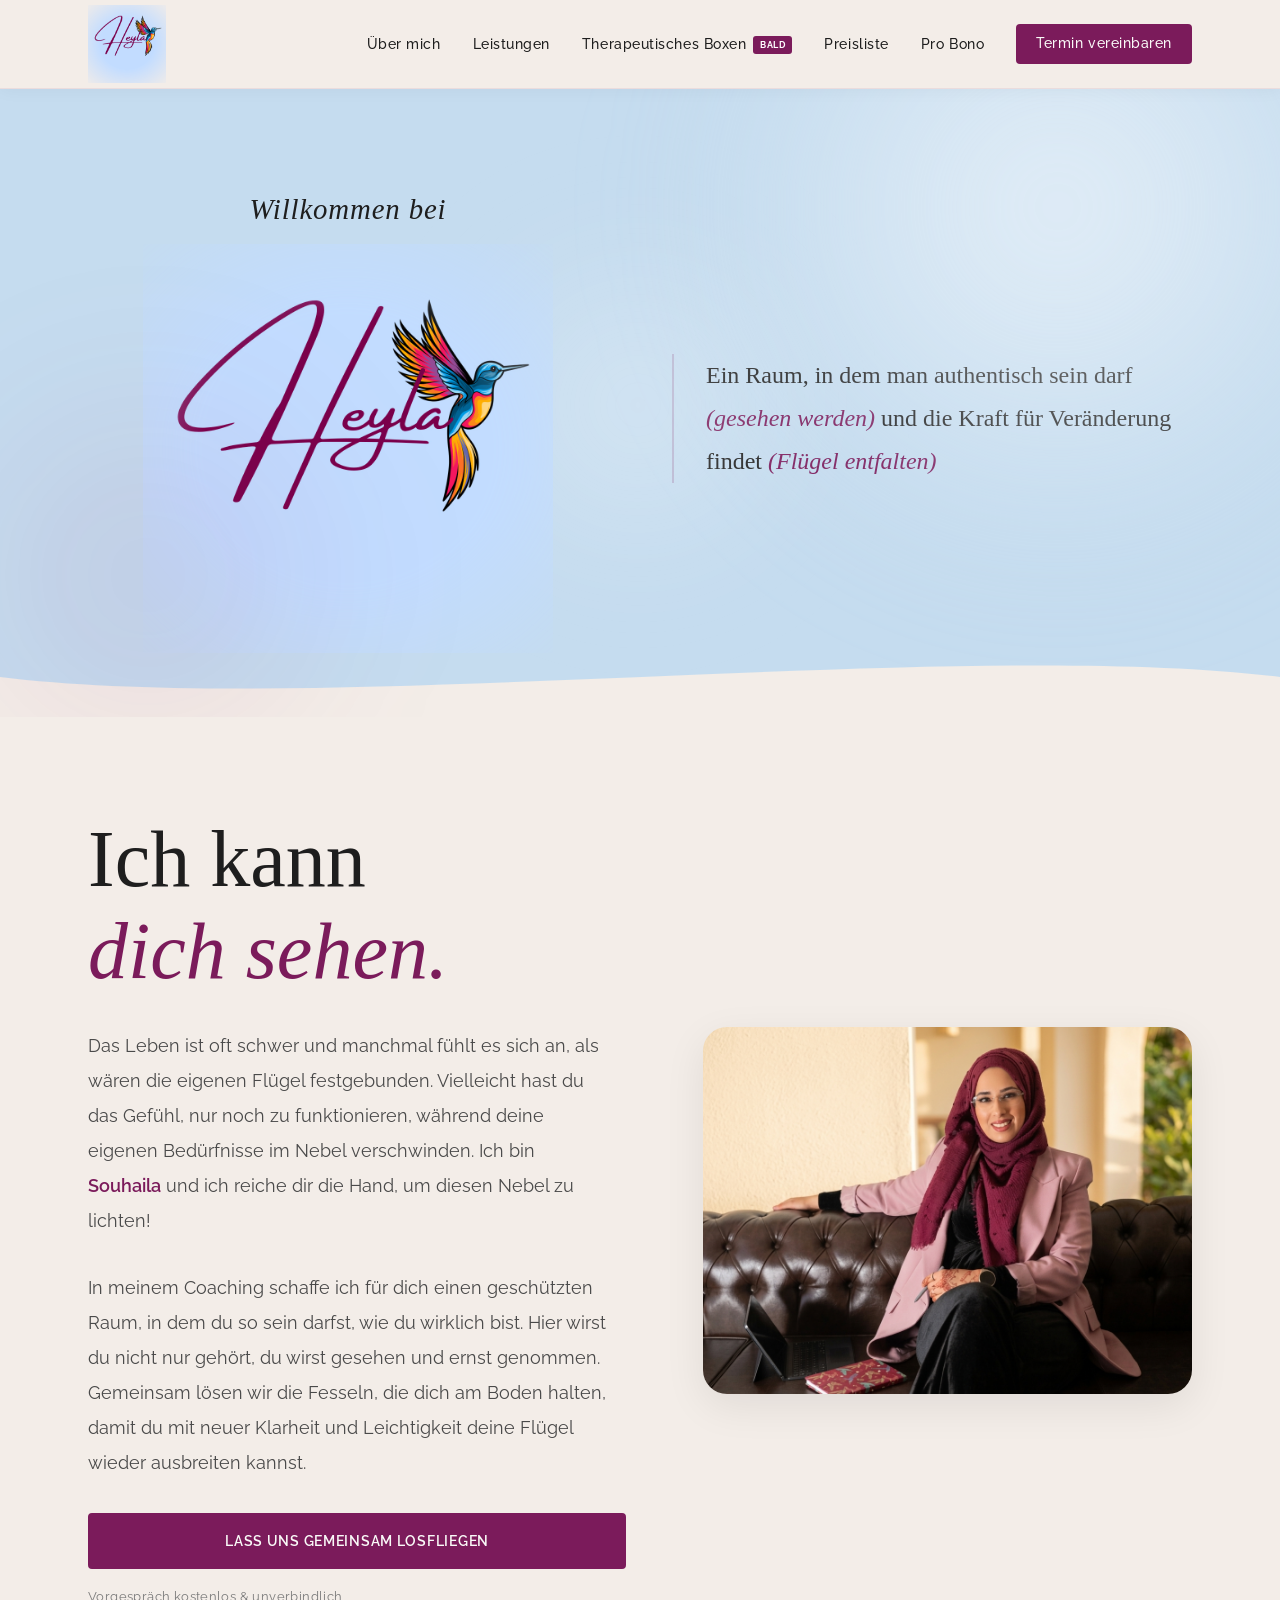
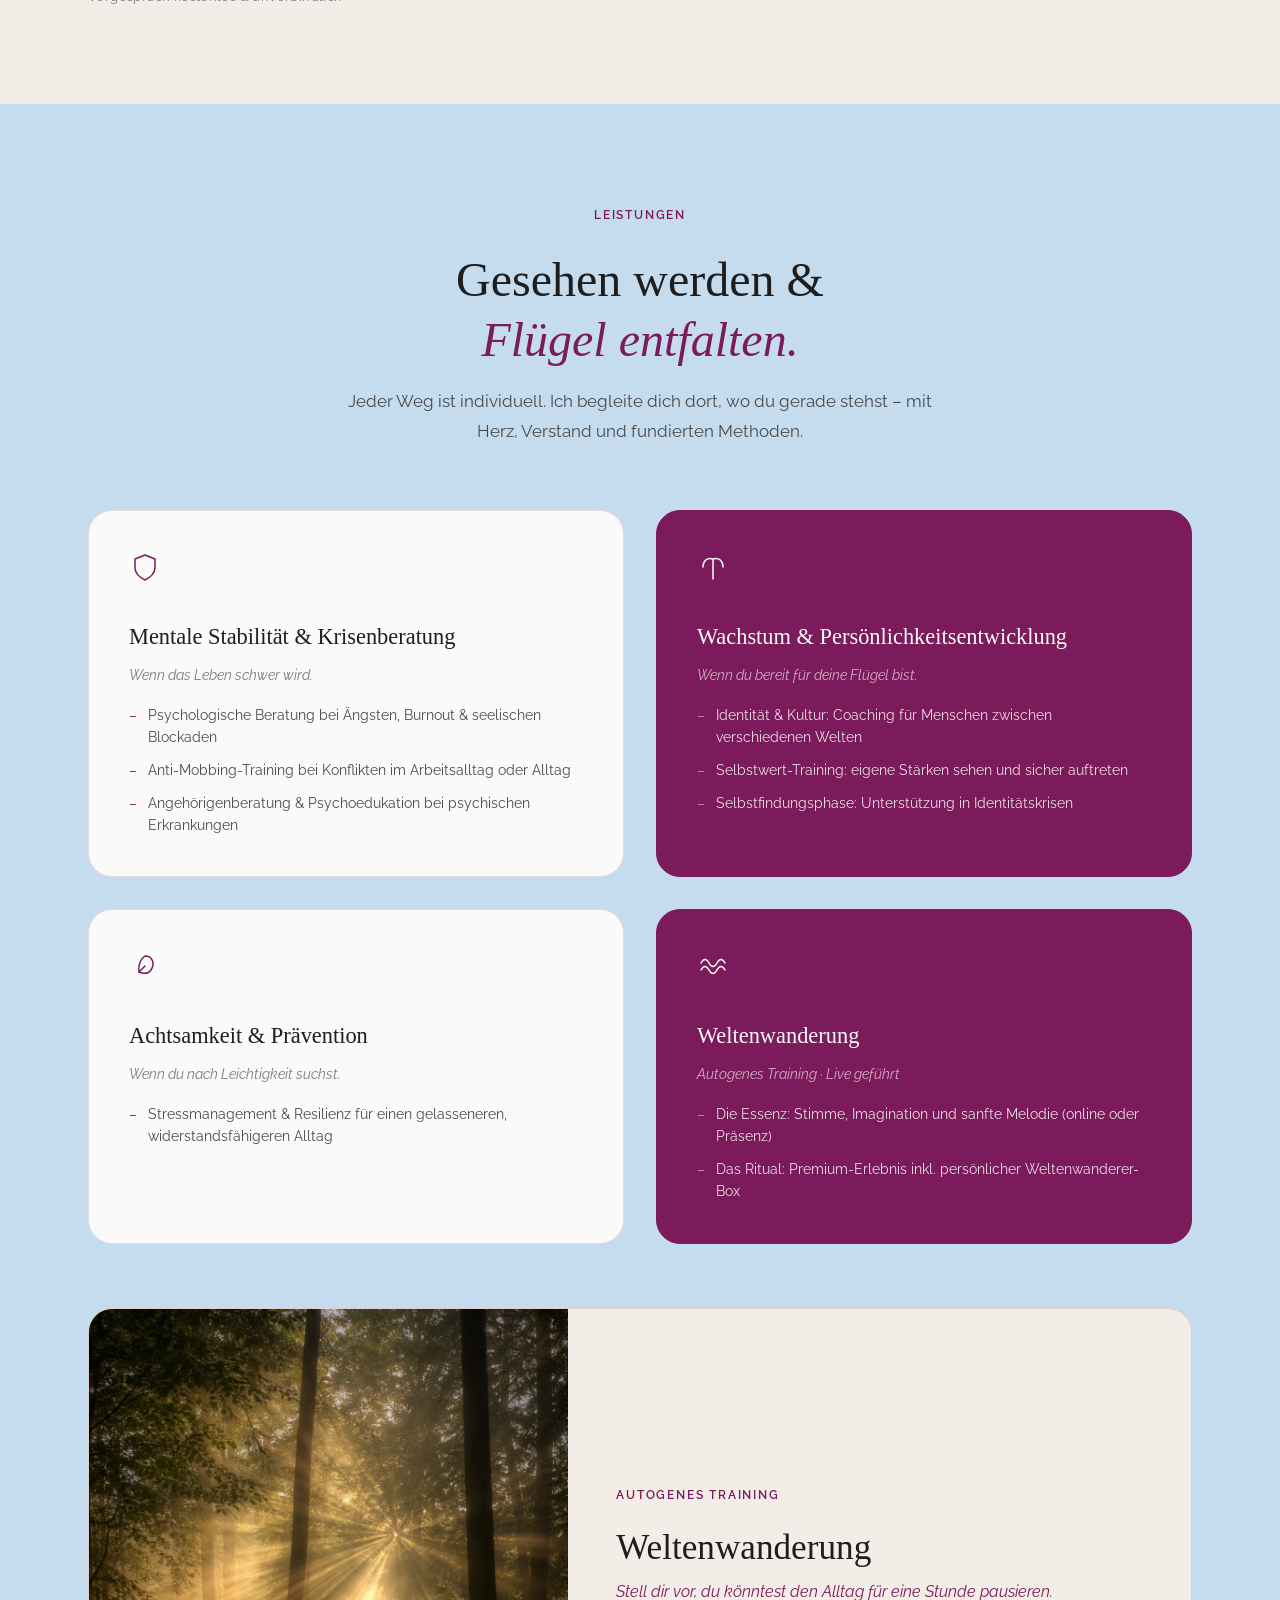
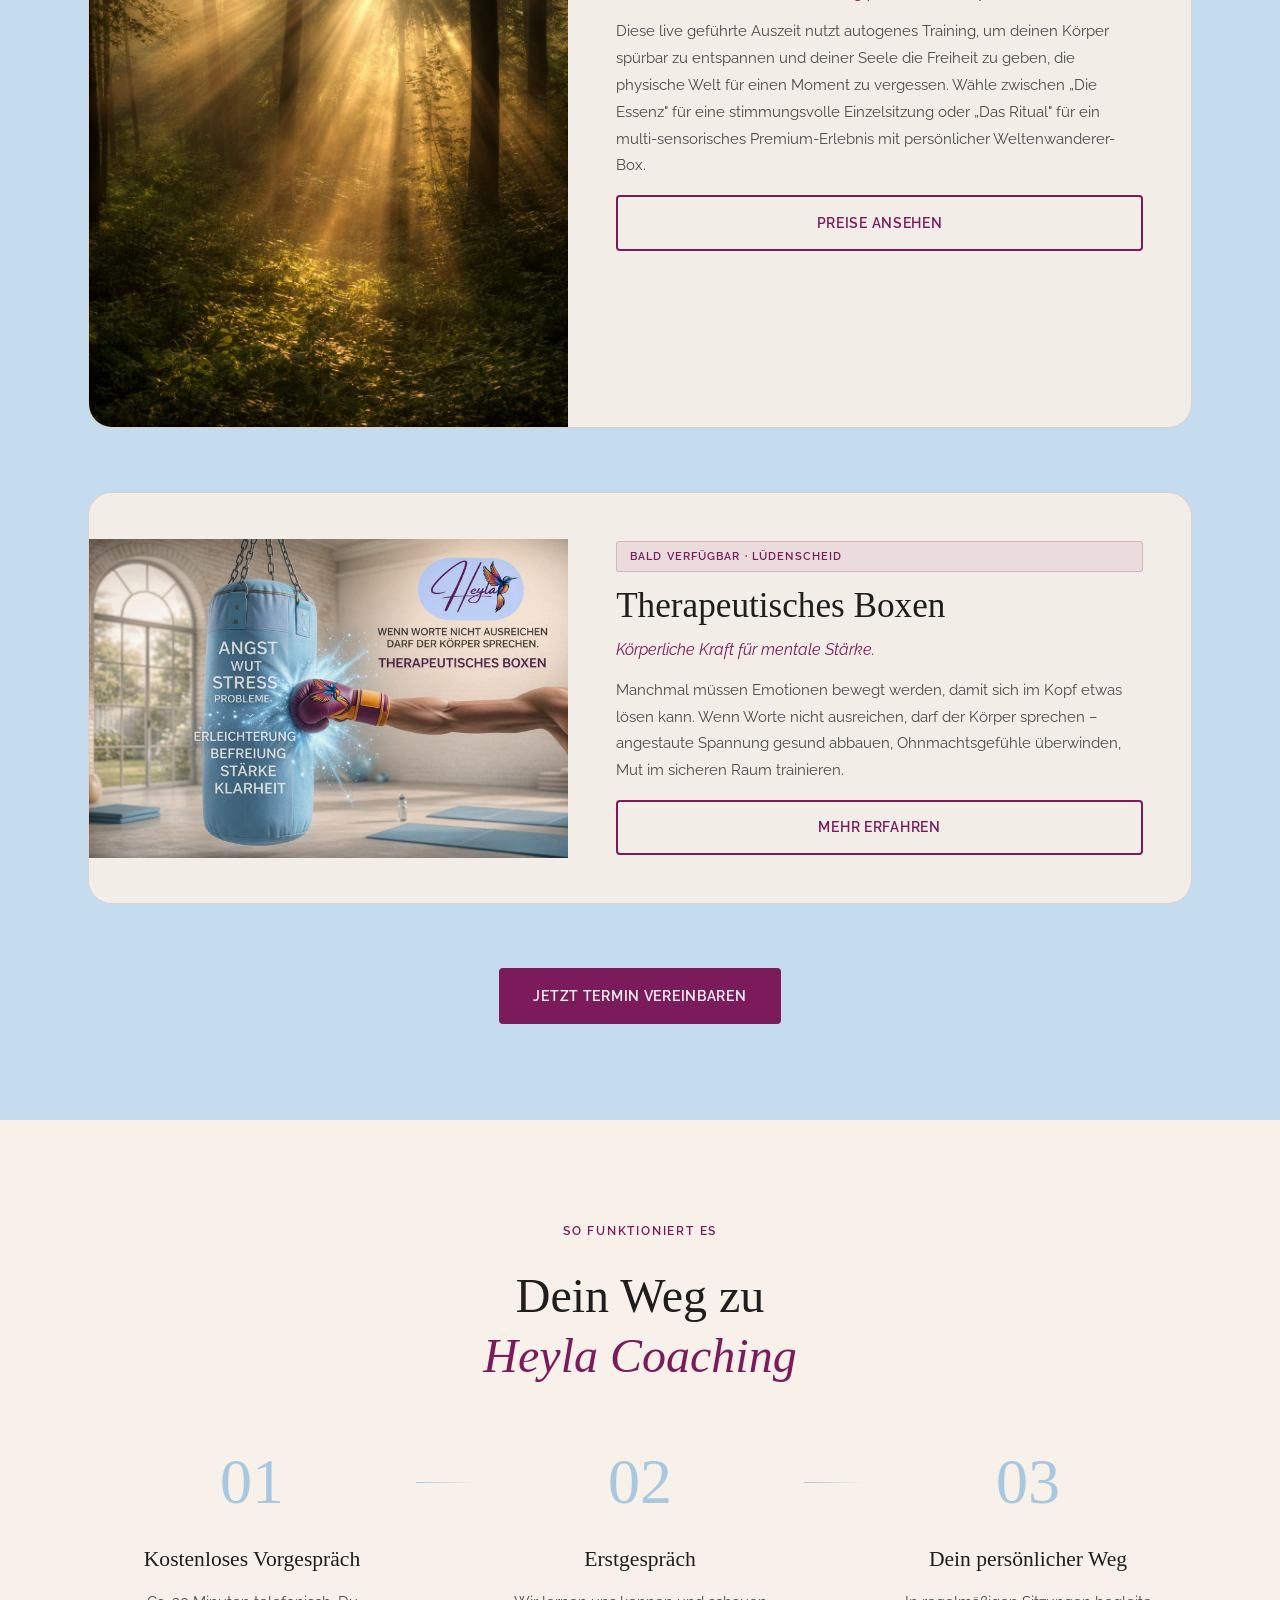
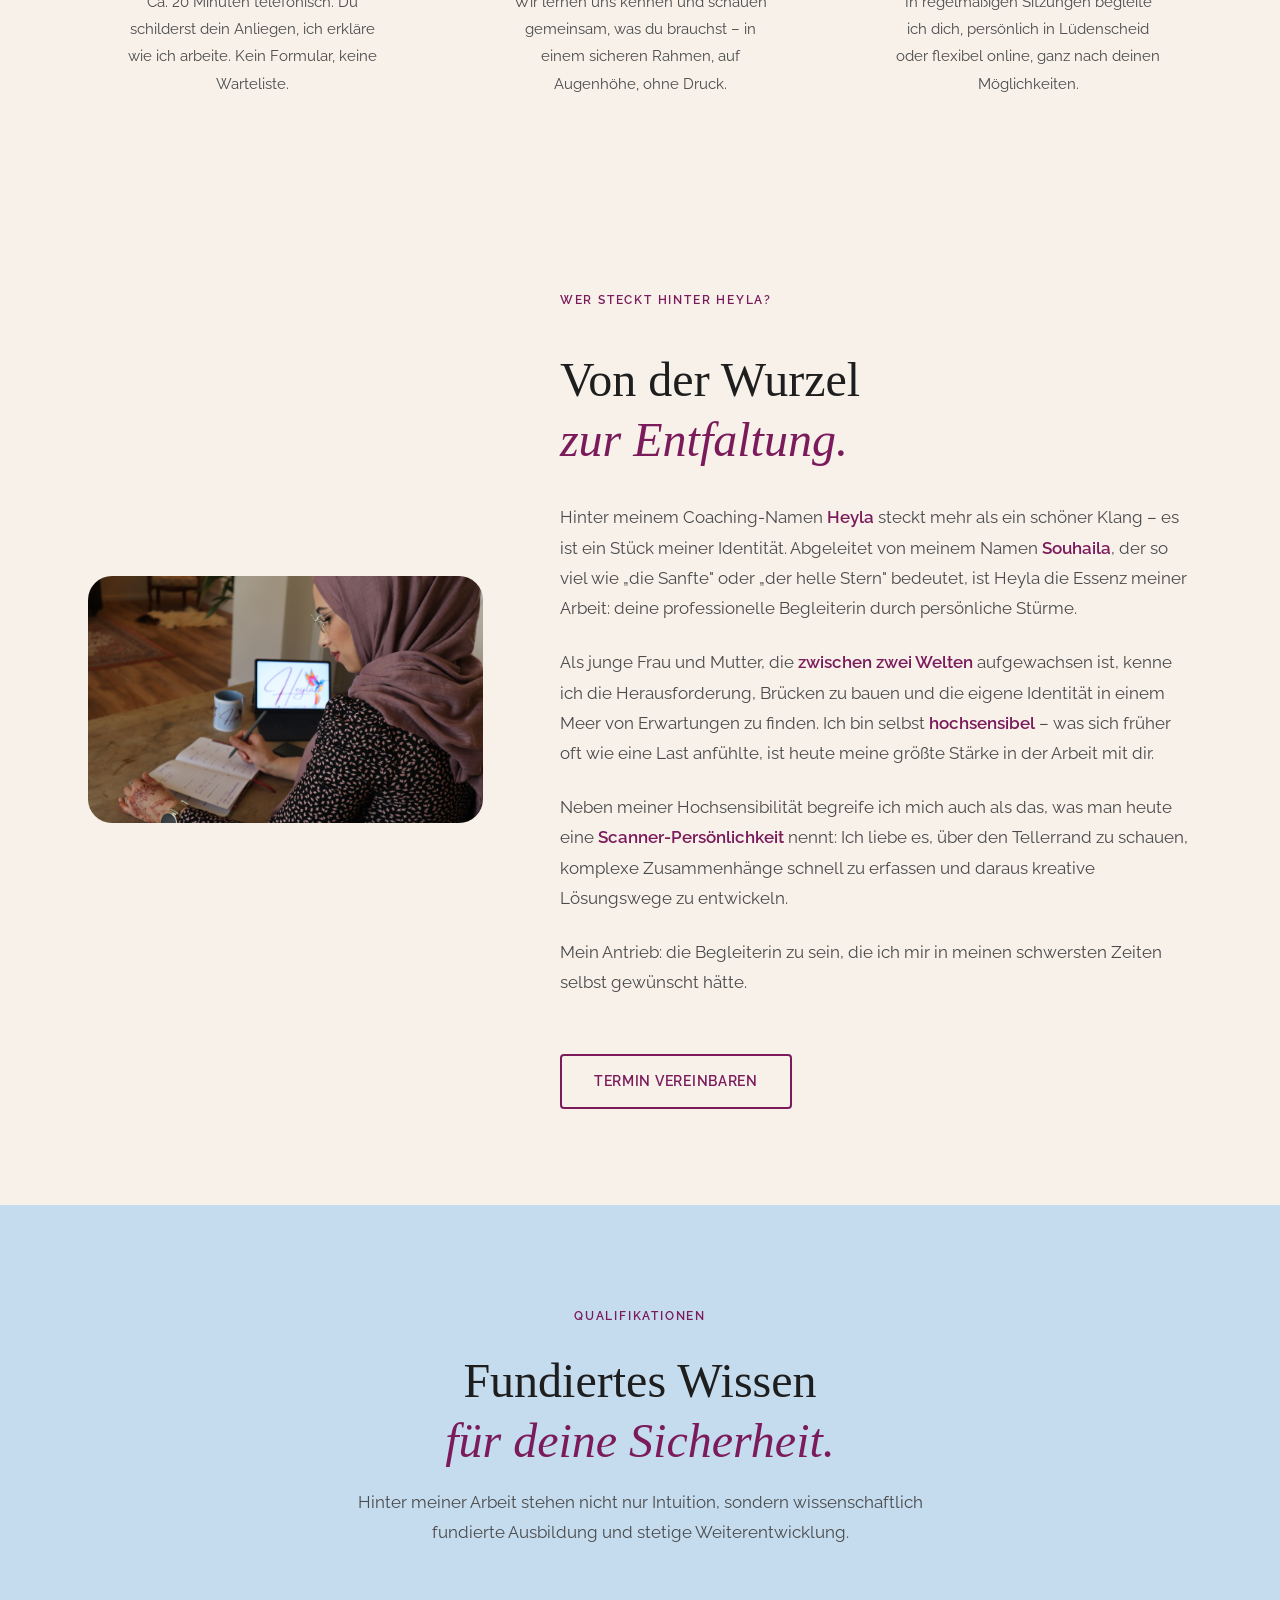
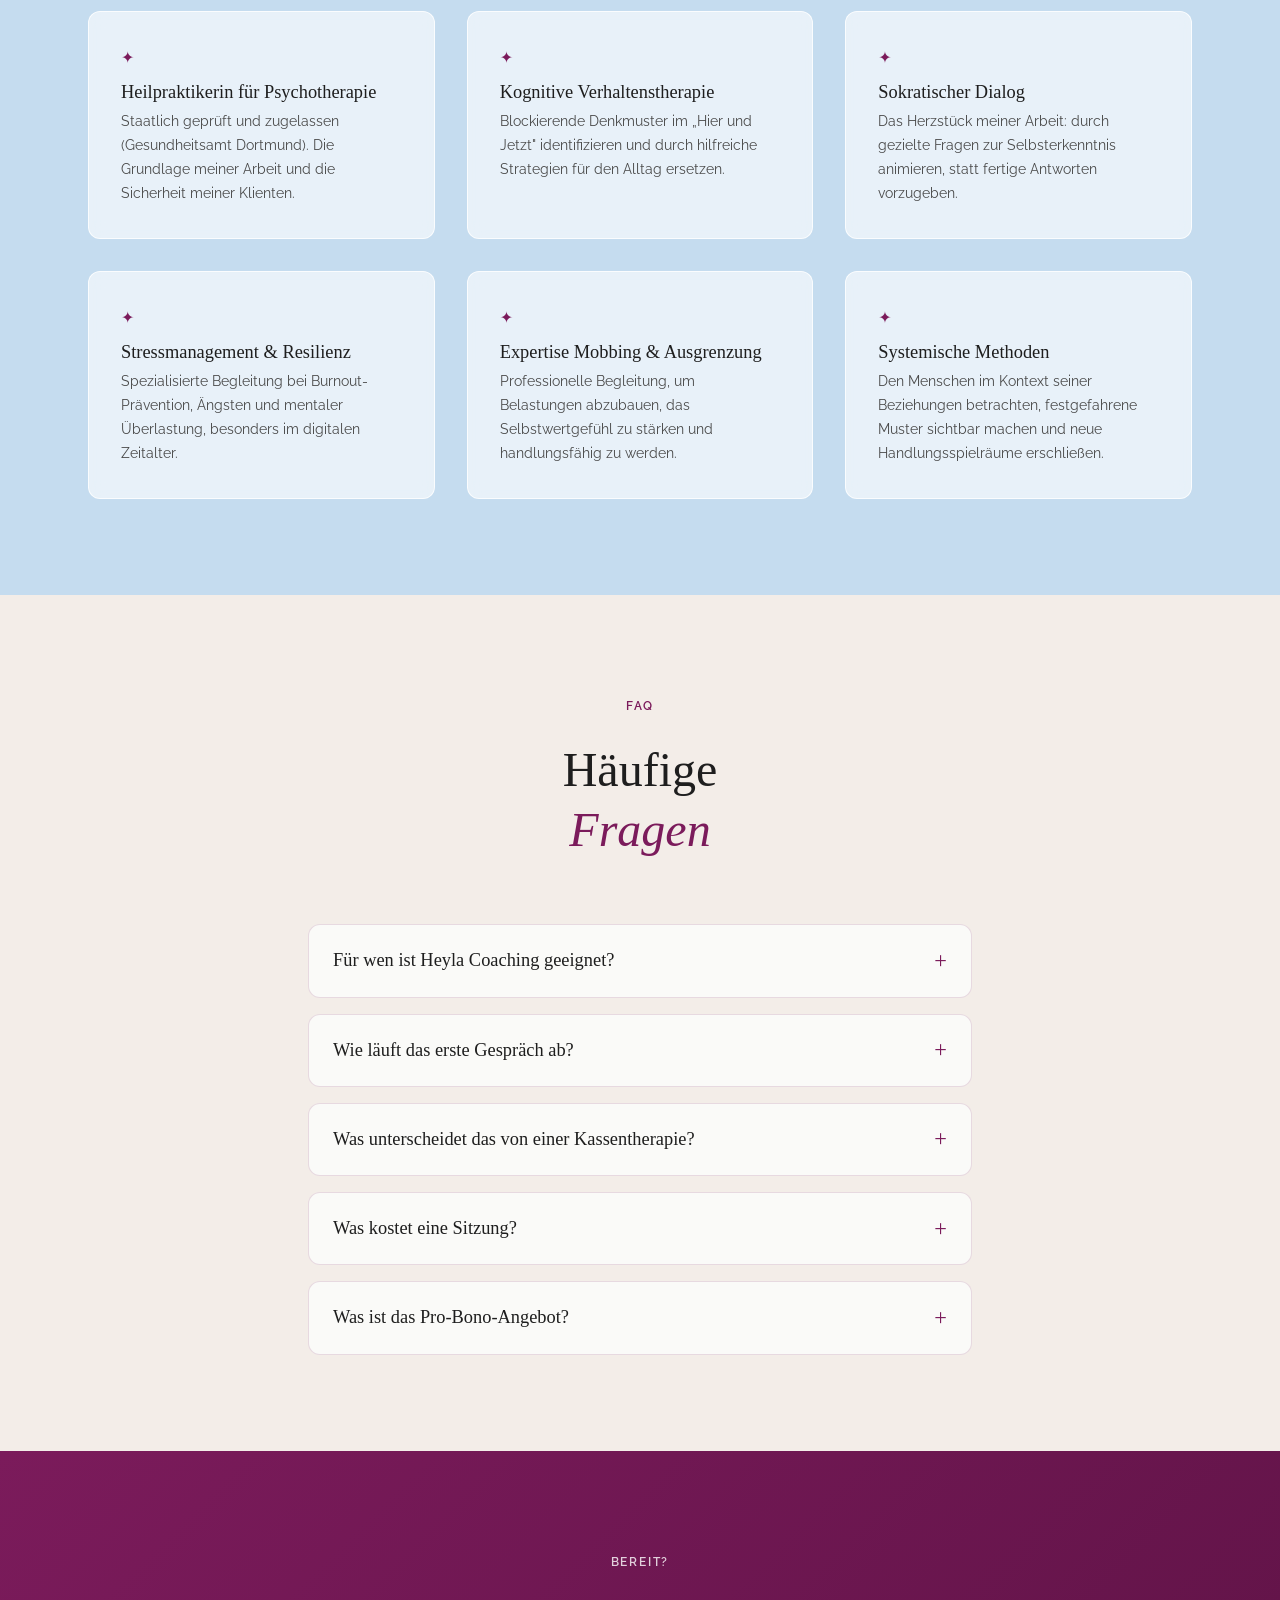
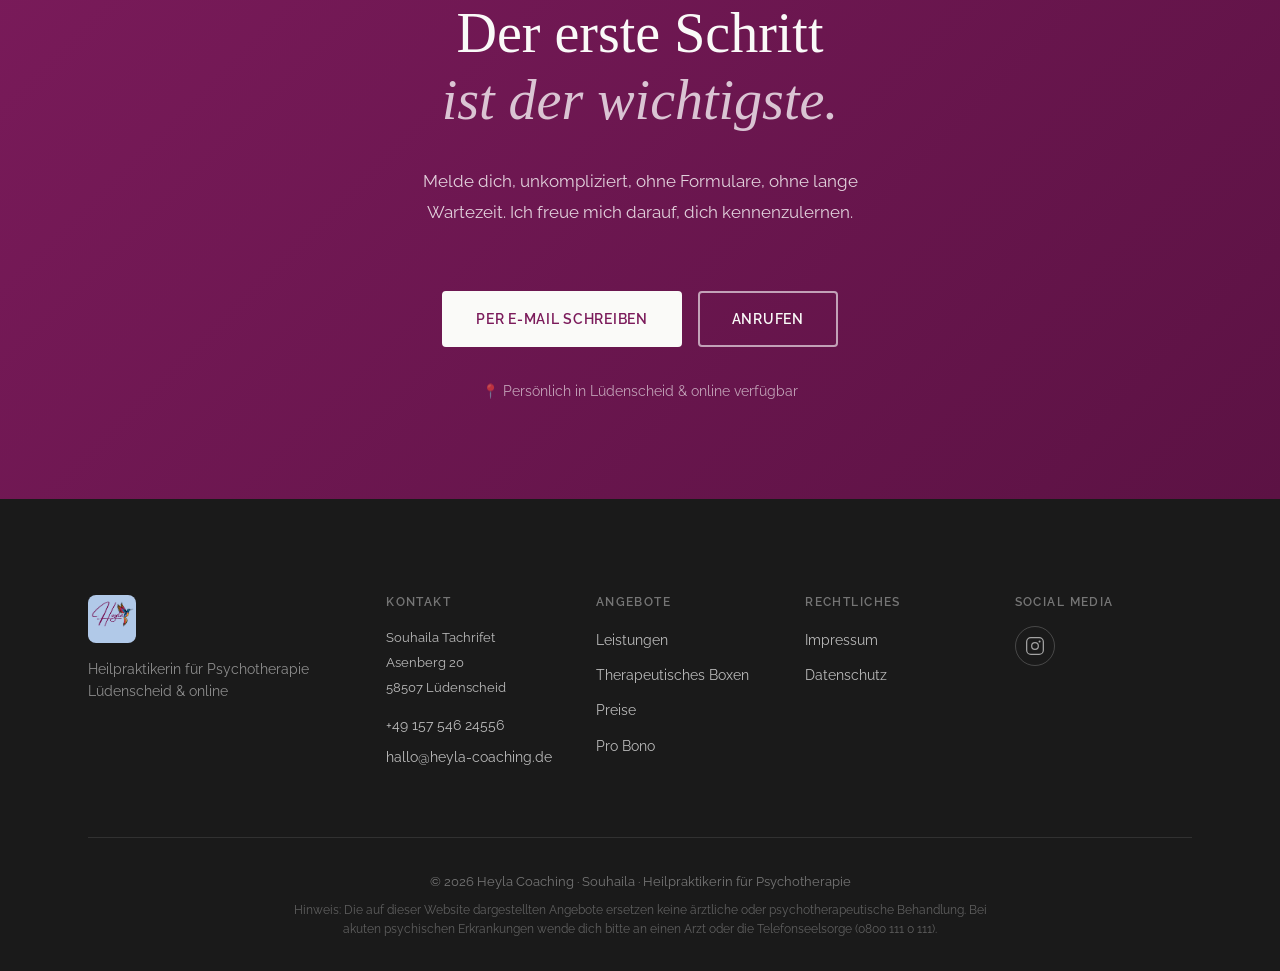
==== commit eb98c07d: "Revert "Website-Abschlussaudit: Fehler + DSGVO + CSS-Cleanup" This reverts commit c463ec1cabfc2ec304" ====
--- a/index.html
+++ b/index.html
@@ -213,7 +213,7 @@
         <!-- Therapeutisches Boxen Teaser -->
         <div class="boxing-teaser">
           <div class="boxing-teaser__image-wrap">
-            <img src="Bilder/Therapeutisches%20Boxen%20final.png" alt="Therapeutisches Boxen bei Heyla Coaching – Bald verfügbar" class="boxing-teaser__image" loading="lazy">
+            <img src="Bilder/Thearpeutisches%20Boxen%20final.png" alt="Therapeutisches Boxen bei Heyla Coaching – Bald verfügbar" class="boxing-teaser__image" loading="lazy">
           </div>
           <div class="boxing-teaser__content">
             <span class="badge badge--soon">Bald verfügbar · Lüdenscheid</span>
--- a/style.css
+++ b/style.css
@@ -297,7 +297,7 @@
   color: var(--white) !important;
   padding: 0.5rem 1.25rem;
   border-radius: 4px;
-  min-height: 44px;
+  min-height: 40px;
   display: inline-flex;
   align-items: center;
   transition: background var(--transition), transform var(--transition);
@@ -911,8 +911,8 @@
   display: flex;
   align-items: center;
   justify-content: center;
-  width: 44px;
-  height: 44px;
+  width: 40px;
+  height: 40px;
   border-radius: 50%;
   border: 1px solid rgba(255, 255, 255, 0.2);
   color: rgba(255, 255, 255, 0.6);
@@ -1208,16 +1208,6 @@
     grid-template-columns: 1fr;
   }
 
-  /* Weltenwanderung Teaser: 1 Spalte */
-  .weltenwanderung-teaser {
-    grid-template-columns: 1fr;
-  }
-
-  .weltenwanderung-teaser__image-wrap {
-    aspect-ratio: 4 / 3;
-    min-height: unset;
-  }
-
   /* Hero-Hinweis zentrieren */
   .hero__hint {
     text-align: center;
@@ -2531,12 +2521,51 @@
   min-width: 140px;
 }
 
-/* ===== BARRIEREFREIHEIT: Bewegungsreduktion ===== */
-@media (prefers-reduced-motion: reduce) {
-  .hero::before,
-  .hero::after,
-  .hero .hero-orb3 {
-    animation: none;
-  }
-}
-
+/* ===== MOBILE OVERRIDES (nach späten CSS-Definitionen) ===== */
+@media (max-width: 768px) {
+  /* Hero: kein horizontaler Strich, vertikaler Strich bleibt */
+  .hero__tagline {
+    border-top: none;
+  }
+
+  /* Weltenwanderung Teaser: 1-Spalte */
+  .weltenwanderung-teaser {
+    grid-template-columns: 1fr;
+  }
+
+  .weltenwanderung-teaser__image-wrap {
+    aspect-ratio: 4 / 3;
+    min-height: unset;
+  }
+
+  /* Pro-Bono Zielgruppe: 3 Spalten → 1 Spalte */
+  .probono-who-grid {
+    grid-template-columns: 1fr;
+  }
+
+  /* Boxing Teaser: 1-Spalte, Bild (1. im DOM) erscheint oben */
+  .boxing-teaser {
+    grid-template-columns: 1fr;
+  }
+
+
+  /* Ich-sehe: 1-Spalte, Foto oben */
+  .ich-sehe__inner {
+    grid-template-columns: 1fr;
+  }
+
+  .ich-sehe__visual {
+    order: -1;
+  }
+
+  .ich-sehe__content .btn {
+    align-self: stretch;
+    text-align: center;
+  }
+
+  /* Boxing Danach: 1-Spalte, Bild oben (Bild ist erstes Kind im DOM) */
+  .boxing-after-inner {
+    grid-template-columns: 1fr;
+    gap: var(--space-md);
+  }
+}
